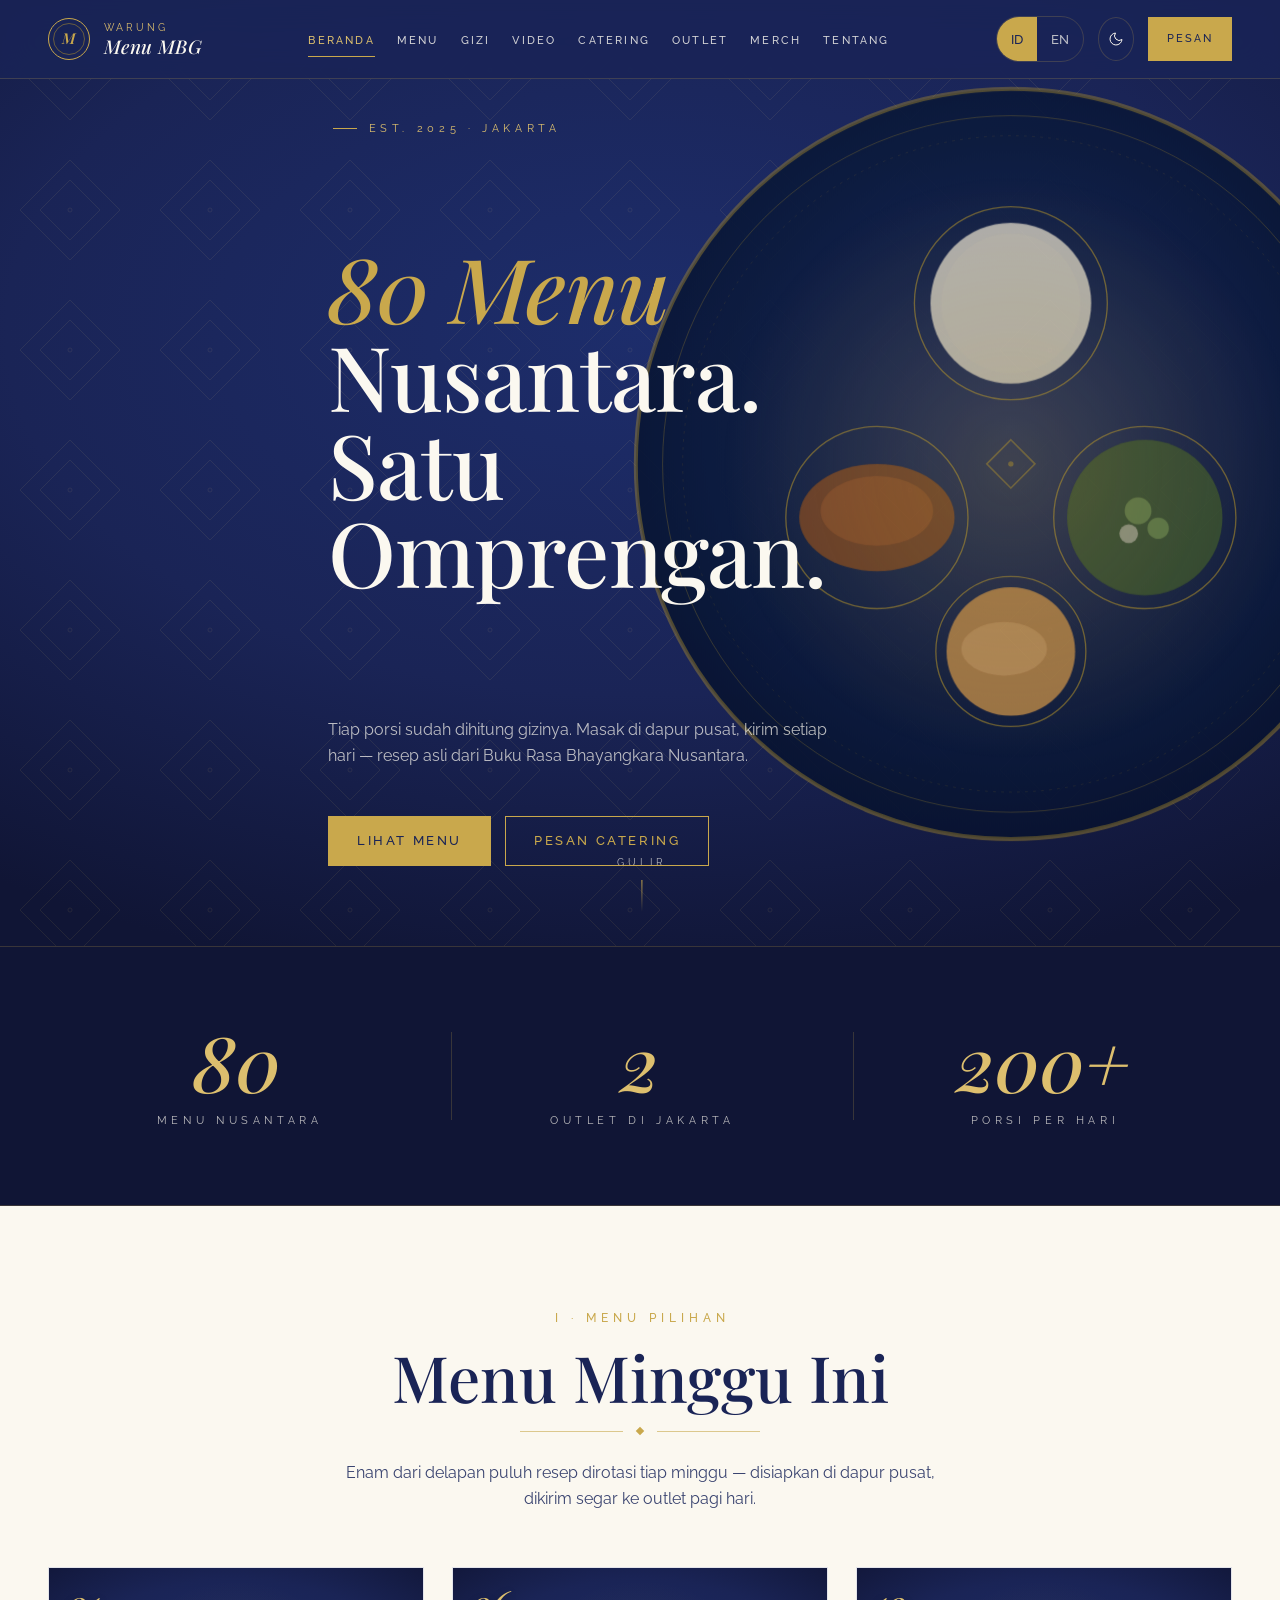
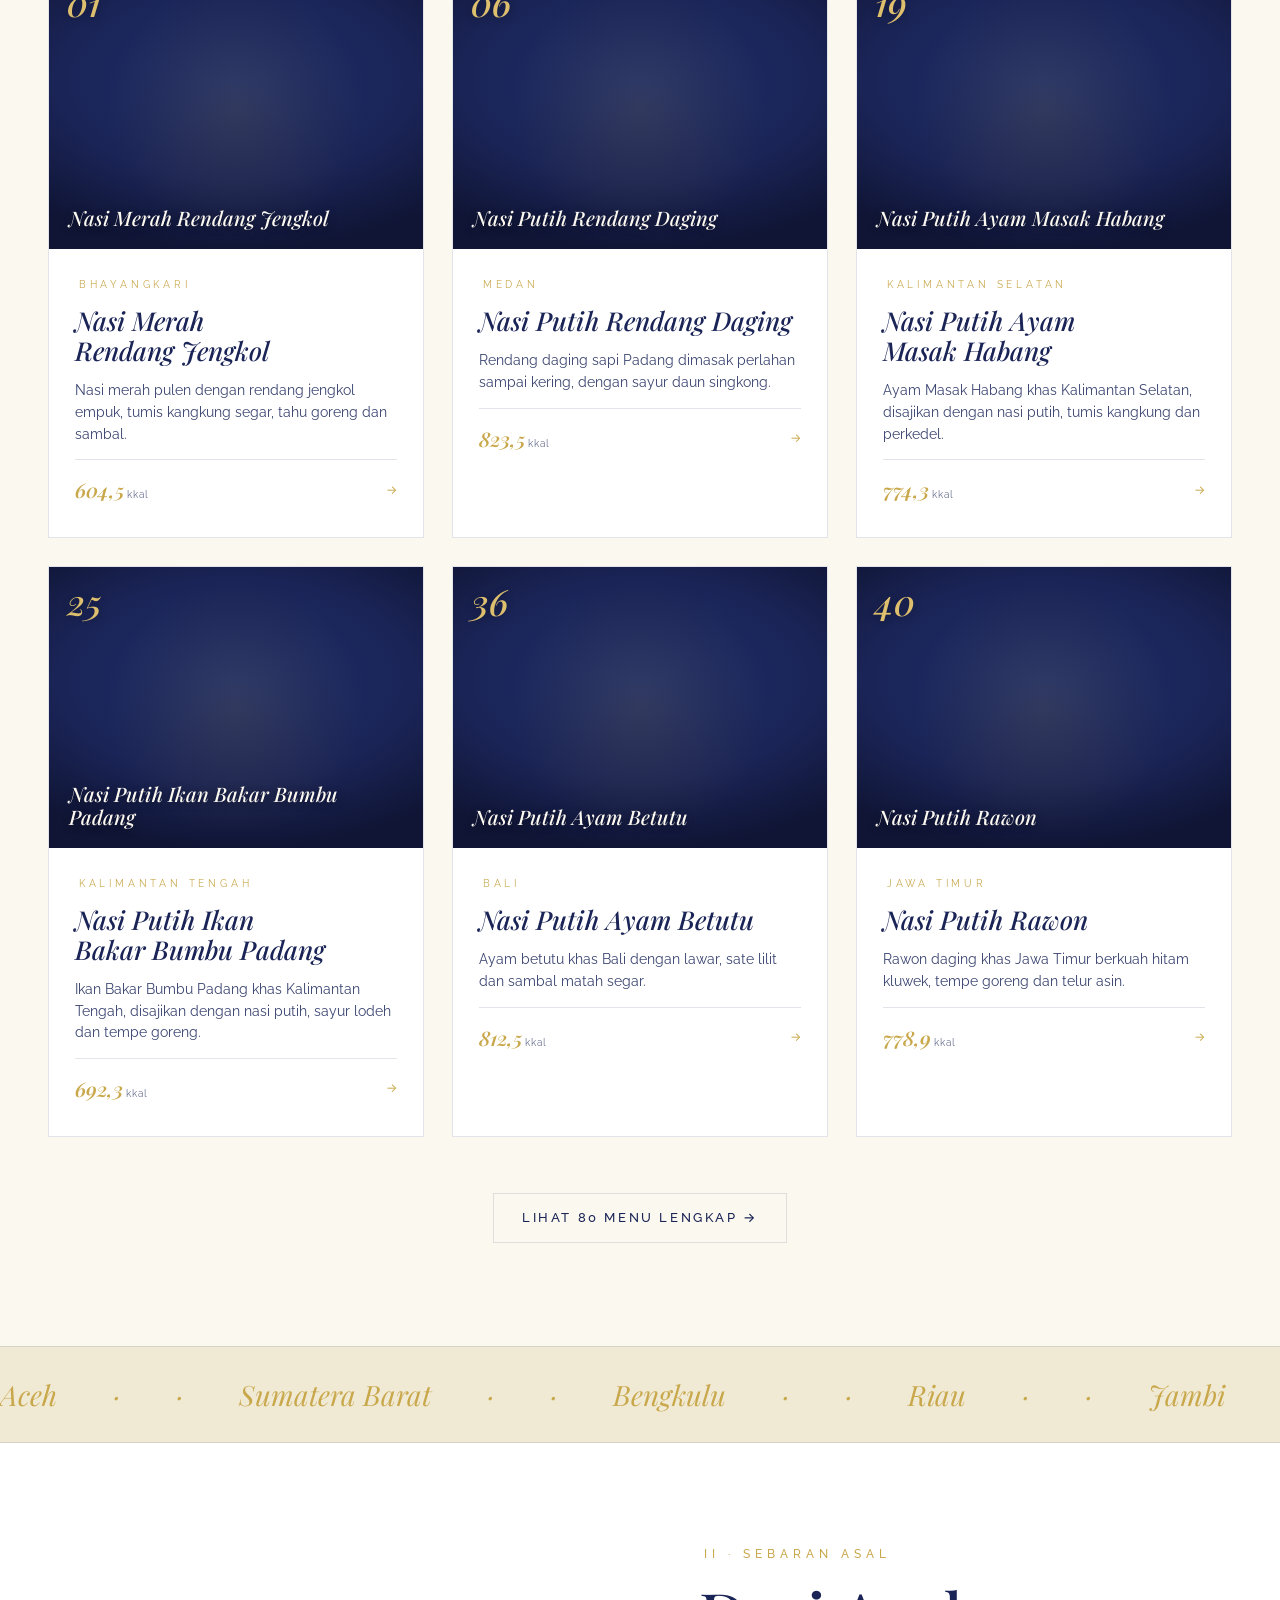
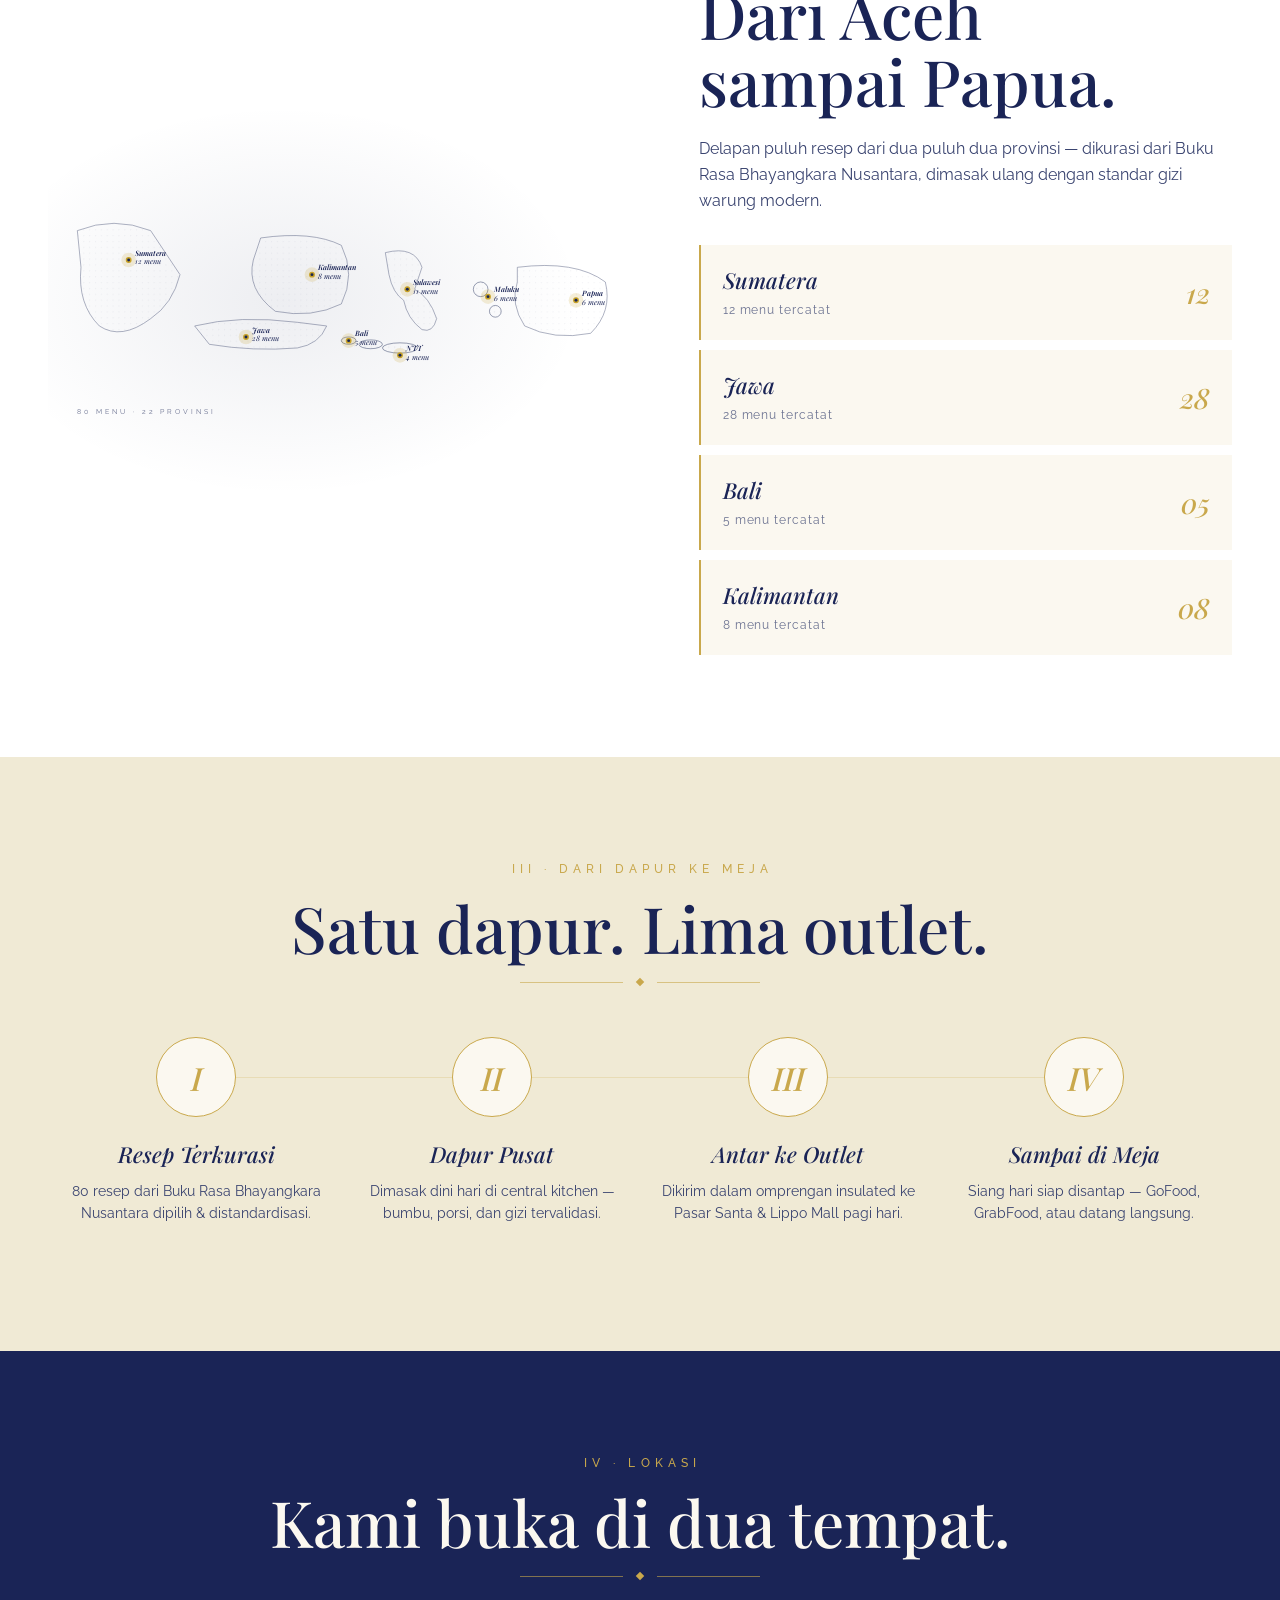
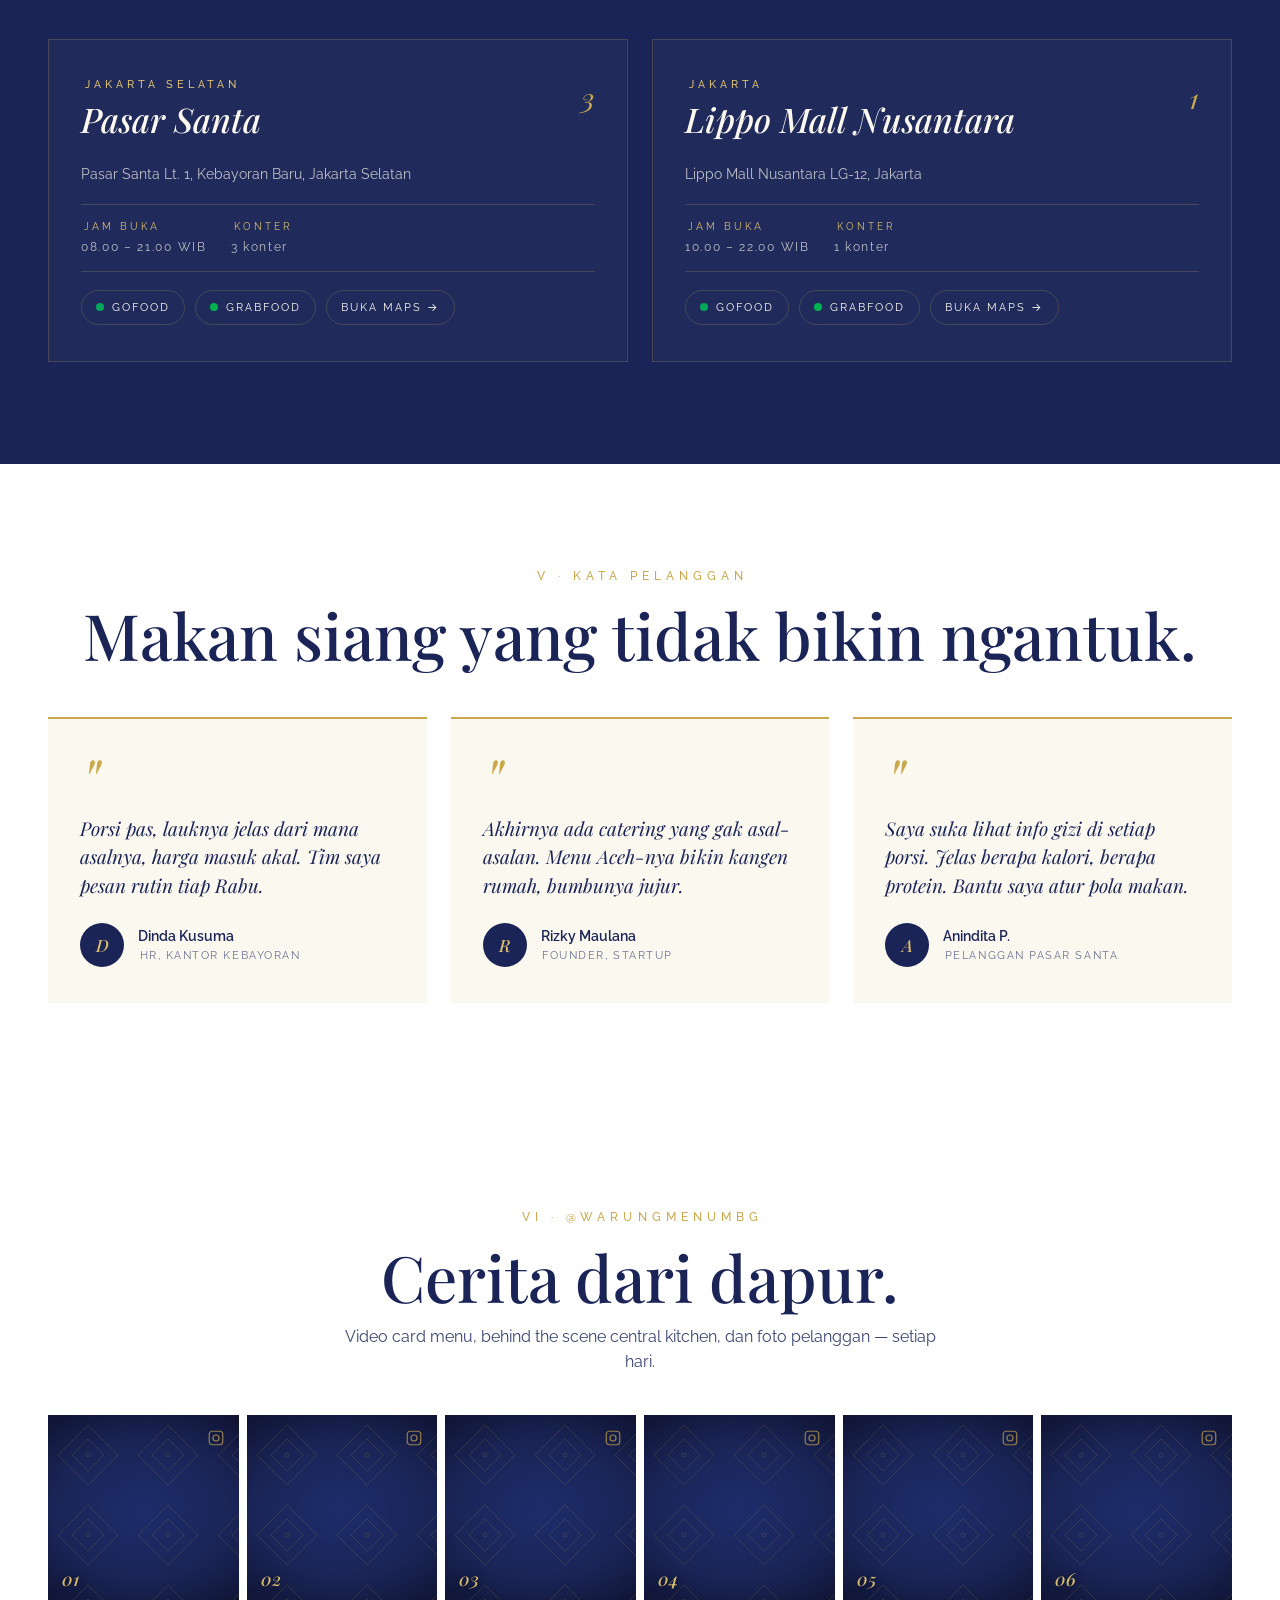
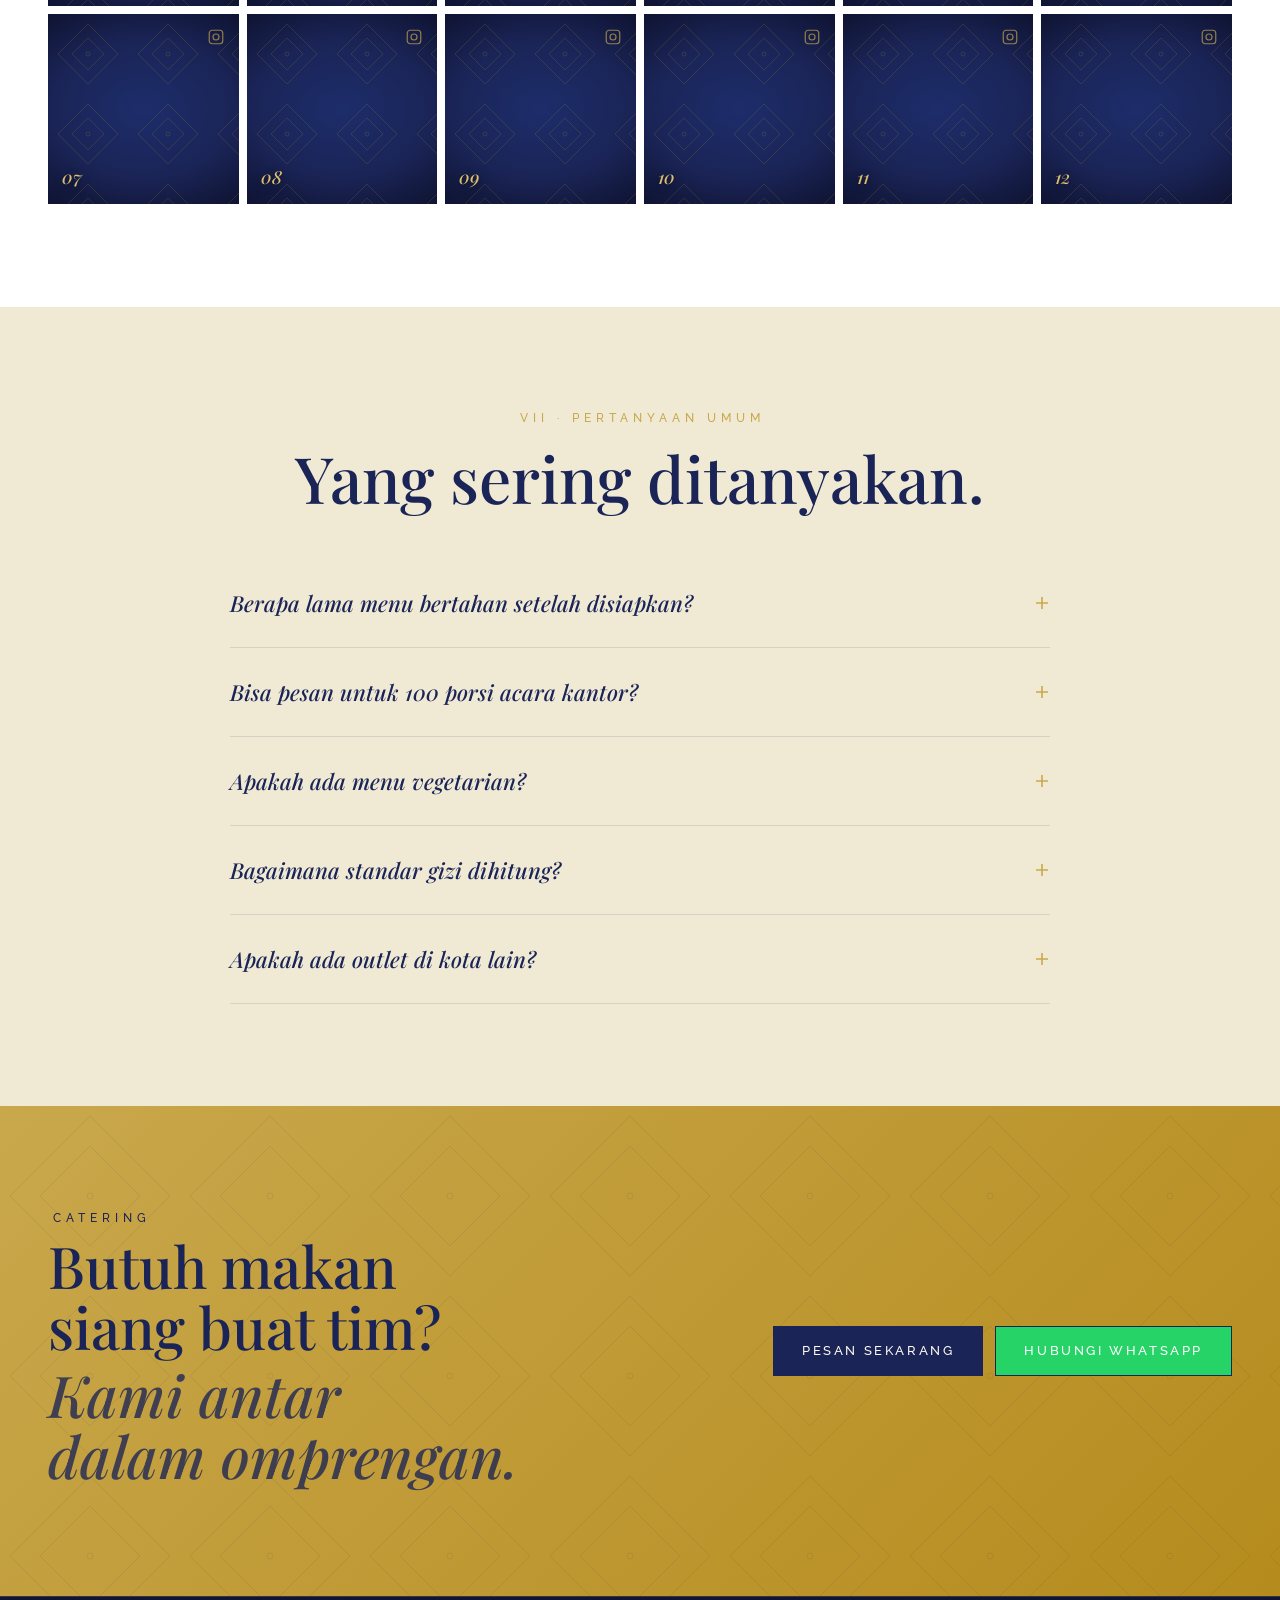
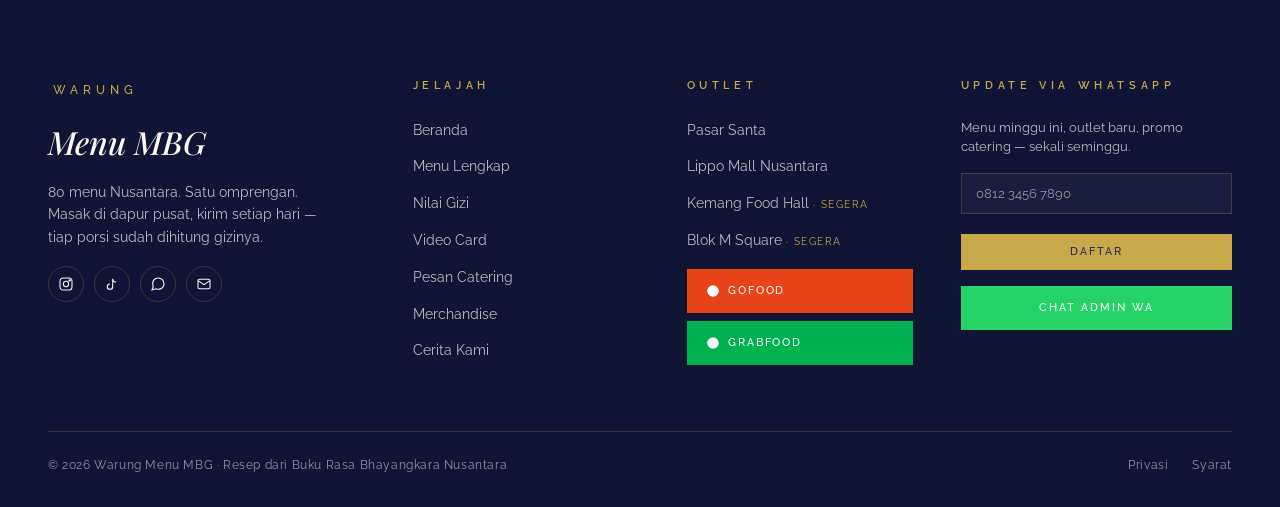
==== index.html @ ce43b8f6 "gas" ====
<!doctype html>
<html lang="id" data-theme="light">
<head>
<meta charset="utf-8" />
<meta name="viewport" content="width=device-width, initial-scale=1" />
<title>Warung Menu MBG · 80 Menu Nusantara. Satu Omprengan.</title>
<meta name="description" content="Warung Menu MBG — 80 menu Nusantara dari Buku Rasa Bhayangkara Nusantara. Dimasak di dapur pusat, kirim setiap hari dalam omprengan baja 5-sekat. Outlet di Pasar Santa & Lippo Mall Nusantara." />
<meta property="og:title" content="Warung Menu MBG · 80 Menu Nusantara. Satu Omprengan." />
<meta property="og:description" content="80 menu Nusantara dari Buku Rasa Bhayangkara Nusantara. Tiap porsi sudah dihitung gizinya — outlet di Pasar Santa & Lippo Mall Nusantara Jakarta." />
<meta property="og:url" content="https://warungmenumbg.id/" />
<meta property="og:type" content="website" />
<meta property="og:image" content="assets/og-image.jpg" />
<meta name="twitter:card" content="summary_large_image" />
<link rel="manifest" href="manifest.json" />
<link rel="preconnect" href="https://fonts.googleapis.com">
<link rel="preconnect" href="https://fonts.gstatic.com" crossorigin>
<link href="https://fonts.googleapis.com/css2?family=Playfair+Display:ital,wght@0,400;0,600;0,700;1,400&family=Cormorant+Garamond:ital,wght@0,400;0,500;0,600;1,400;1,500;1,600&family=Raleway:wght@300;400;500;600;700&family=Inter:wght@400;500;600&display=swap" rel="stylesheet">
<link rel="stylesheet" href="assets/shared.css" />
<style>
/* ── Hero ───────────────────────────────────────────────────────── */
.hero {
  position: relative;
  min-height: 100vh;
  background:
    radial-gradient(ellipse 90% 70% at 50% 35%, var(--navy-mid) 0%, var(--navy) 55%, var(--navy-deep) 100%);
  color: var(--cream);
  display: flex; align-items: center;
  overflow: hidden;
  padding: 120px 0 80px;
}
.hero__bg {
  position: absolute; inset: 0;
  opacity: 0.28;
  background-image: url("data:image/svg+xml;utf8,<svg xmlns='http://www.w3.org/2000/svg' width='140' height='140' viewBox='0 0 140 140'><g fill='none' stroke='%23C8A227' stroke-width='0.6' opacity='0.6'><path d='M70 20 L120 70 L70 120 L20 70 Z'/><path d='M70 40 L100 70 L70 100 L40 70 Z'/><circle cx='70' cy='70' r='2'/></g></svg>");
  background-size: 140px 140px;
  mix-blend-mode: screen;
}
.hero__tray {
  position: absolute;
  right: -10%;
  top: 50%;
  transform: translateY(-50%);
  width: 62%;
  max-width: 820px;
  aspect-ratio: 1/1;
  opacity: 0.9;
  transition: transform 0.3s ease-out;
}
.hero__tray::before {
  content: '';
  position: absolute; inset: 0;
  border-radius: 50%;
  background:
    radial-gradient(ellipse 60% 60% at 50% 50%, rgba(200, 162, 39, 0.25) 0%, transparent 60%);
}
.hero__tray svg { width: 100%; height: 100%; overflow: visible; }

.hero__inner {
  position: relative; z-index: 2;
  display: grid; gap: 32px;
  max-width: 720px;
}
.hero__num {
  display: inline-flex; align-items: center; gap: 12px;
  color: var(--gold-light);
  font-size: 11px; letter-spacing: 0.42em; text-transform: uppercase;
  padding-left: 0.42em;
}
.hero__num::before {
  content: ''; width: 24px; height: 1px; background: var(--gold);
}
.hero__h1 {
  font-family: var(--font-serif);
  font-weight: 500;
  font-size: clamp(48px, 7vw, 104px);
  line-height: 0.98;
  color: var(--cream);
  letter-spacing: -0.01em;
  text-wrap: balance;
}
.hero__h1 em { color: var(--gold); font-style: italic; font-weight: 500; }
.hero__lede {
  font-size: clamp(16px, 1.25vw, 19px);
  color: var(--cream-soft);
  max-width: 52ch;
  line-height: 1.6;
}
.hero__cta { display: flex; gap: 14px; flex-wrap: wrap; }
.hero__scroll {
  position: absolute;
  bottom: 34px; left: 50%; transform: translateX(-50%);
  color: var(--cream-soft);
  font-size: 10px; letter-spacing: 0.42em; text-transform: uppercase;
  display: flex; flex-direction: column; align-items: center; gap: 10px;
  padding-left: 0.42em;
}
.hero__scroll::after {
  content: ''; width: 1px; height: 32px;
  background: linear-gradient(to bottom, var(--gold), transparent);
  animation: scrollPulse 2.4s ease-in-out infinite;
}
@keyframes scrollPulse {
  0%, 100% { opacity: 0.4; transform: scaleY(0.6); }
  50% { opacity: 1; transform: scaleY(1); }
}

/* ── Strip numbers ───────────────────────────────────────────────── */
.numstrip {
  background: var(--navy-deep);
  color: var(--cream);
  padding: 56px 0;
  border-top: 1px solid var(--gold-hair);
  border-bottom: 1px solid var(--gold-hair);
}
.numstrip__grid {
  display: grid; grid-template-columns: repeat(3, 1fr);
  gap: 24px;
  align-items: center;
}
.numstrip__cell {
  text-align: center;
  padding: 20px 0;
  position: relative;
}
.numstrip__cell + .numstrip__cell::before {
  content: '';
  position: absolute;
  left: 0; top: 20%; bottom: 20%;
  width: 1px;
  background: var(--gold-hair);
}
.numstrip__n {
  font-family: var(--font-serif); font-style: italic;
  font-size: clamp(54px, 6vw, 88px); font-weight: 500;
  color: var(--gold-light); line-height: 1;
  font-variant-numeric: tabular-nums;
}
.numstrip__l {
  font-size: 11px; letter-spacing: 0.42em; text-transform: uppercase;
  color: var(--cream-soft); margin-top: 12px;
  padding-left: 0.42em;
}
@media (max-width: 640px) {
  .numstrip__grid { grid-template-columns: 1fr; }
  .numstrip__cell + .numstrip__cell::before { display: none; }
}

/* ── Featured menu ───────────────────────────────────────────────── */
.feat__head { text-align: center; margin-bottom: 56px; }
.feat__grid {
  display: grid; grid-template-columns: repeat(3, 1fr); gap: 28px;
}
@media (max-width: 900px) { .feat__grid { grid-template-columns: 1fr 1fr; } }
@media (max-width: 540px) { .feat__grid { grid-template-columns: 1fr; } }

.mcard {
  background: var(--surface);
  border: 1px solid var(--rule);
  display: flex; flex-direction: column;
  cursor: pointer;
  transition: transform 0.35s ease, border-color 0.35s ease, box-shadow 0.35s ease;
  position: relative;
}
.mcard:hover {
  transform: translateY(-4px);
  border-color: var(--gold);
  box-shadow: 0 24px 48px -24px rgba(27, 39, 83, 0.35);
}
.mcard__body { padding: 28px 26px 32px; display: grid; gap: 14px; }
.mcard__origin {
  font-size: 10px; letter-spacing: 0.38em; text-transform: uppercase;
  color: var(--gold); padding-left: 0.38em;
}
.mcard__name {
  font-family: var(--font-serif); font-style: italic;
  font-size: 26px; font-weight: 500; line-height: 1.15;
  color: var(--ink); text-wrap: balance;
}
.mcard__desc { font-size: 14px; color: var(--ink-soft); line-height: 1.55; }
.mcard__foot {
  display: flex; align-items: center; justify-content: space-between;
  padding-top: 14px; border-top: 1px solid var(--rule);
  font-size: 12px;
}
.mcard__kcal { color: var(--gold); font-family: var(--font-serif); font-style: italic; font-size: 20px; font-weight: 600; }
.mcard__arrow {
  color: var(--gold);
  transition: transform 0.3s ease;
}
.mcard:hover .mcard__arrow { transform: translateX(4px); }

/* ── Marquee ─────────────────────────────────────────────────────── */
.marquee {
  background: var(--bg-alt);
  border-top: 1px solid var(--rule);
  border-bottom: 1px solid var(--rule);
  padding: 26px 0;
  overflow: hidden;
}
.marquee__track {
  display: flex; gap: 56px;
  animation: marqueeScroll 45s linear infinite;
  width: max-content;
}
.marquee__track span {
  font-family: var(--font-serif); font-style: italic;
  font-size: 28px;
  color: var(--gold);
  white-space: nowrap;
}
.marquee__track span::after {
  content: '·'; margin-left: 56px; color: var(--gold);
}
@keyframes marqueeScroll {
  from { transform: translateX(0); }
  to { transform: translateX(-50%); }
}

/* ── Map section ─────────────────────────────────────────────────── */
.mapsec { background: var(--surface); }
.mapsec__grid {
  display: grid; grid-template-columns: 1.1fr 1fr; gap: 64px;
  align-items: center;
}
@media (max-width: 900px) { .mapsec__grid { grid-template-columns: 1fr; } }
.mapsec__map {
  aspect-ratio: 1.3/1;
  background: radial-gradient(ellipse at 40% 50%, rgba(27, 39, 83, 0.08), transparent 60%);
  position: relative;
}
.mapsec__map svg { width: 100%; height: 100%; }
.mapsec__dots text {
  font-family: var(--font-serif); font-style: italic;
  font-size: 10px; fill: var(--navy);
}
.mapsec__pin { cursor: pointer; }
.mapsec__pin circle { transition: all 0.3s ease; }
.mapsec__pin:hover circle.outer { r: 16; opacity: 0.4; }

.mapsec__list { display: grid; gap: 10px; }
.mapsec__row {
  padding: 18px 22px;
  border-left: 2px solid var(--gold);
  background: var(--bg);
  display: grid; grid-template-columns: 1fr auto; gap: 12px 18px;
  align-items: center;
}
.mapsec__row strong {
  font-family: var(--font-serif); font-style: italic;
  font-size: 22px; font-weight: 500; color: var(--ink);
}
.mapsec__row small { color: var(--ink-mute); font-size: 12px; letter-spacing: 0.08em; }
.mapsec__row .count { color: var(--gold); font-family: var(--font-serif); font-style: italic; font-size: 28px; font-weight: 500; }

/* ── Outlets ─────────────────────────────────────────────────────── */
.outlets {
  background: var(--navy);
  color: var(--cream);
  position: relative;
}
.outlets__grid {
  display: grid; grid-template-columns: repeat(2, 1fr); gap: 24px;
}
@media (max-width: 700px) { .outlets__grid { grid-template-columns: 1fr; } }
.outletcard {
  background: rgba(255,255,255,0.03);
  border: 1px solid var(--gold-hair);
  padding: 36px 32px;
  display: grid; gap: 18px;
  transition: border-color 0.25s;
}
.outletcard:hover { border-color: var(--gold); }
.outletcard__hdr { display: flex; justify-content: space-between; align-items: start; }
.outletcard h3 {
  font-family: var(--font-serif); font-style: italic;
  font-size: 34px; font-weight: 500; margin: 0;
  color: var(--cream);
}
.outletcard__addr { color: var(--cream-soft); font-size: 14px; line-height: 1.55; }
.outletcard__meta {
  display: flex; gap: 24px; padding: 14px 0;
  border-top: 1px solid var(--gold-hair);
  border-bottom: 1px solid var(--gold-hair);
  font-size: 12px; letter-spacing: 0.14em;
  color: var(--cream-soft);
}
.outletcard__meta div span { display: block; color: var(--gold-light); margin-bottom: 4px; font-size: 10px; letter-spacing: 0.3em; text-transform: uppercase; padding-left: 0.3em; }
.outletcard__cta { display: flex; gap: 10px; flex-wrap: wrap; }
.delivery-chip {
  display: inline-flex; align-items: center; gap: 8px;
  padding: 8px 14px;
  border: 1px solid var(--gold-hair);
  border-radius: 999px;
  font-size: 11px; letter-spacing: 0.18em; text-transform: uppercase;
  color: var(--cream); transition: all 0.2s;
}
.delivery-chip:hover { border-color: var(--gold); color: var(--gold-light); }
.delivery-chip__dot { width: 8px; height: 8px; border-radius: 50%; background: #00A859; }
.delivery-chip--grab .delivery-chip__dot { background: #00B14F; }

/* ── Process timeline ────────────────────────────────────────────── */
.process { background: var(--bg-alt); }
.process__steps {
  display: grid; grid-template-columns: repeat(4, 1fr); gap: 0;
  position: relative;
  margin-top: 48px;
}
.process__steps::before {
  content: '';
  position: absolute;
  top: 40px;
  left: 12%; right: 12%; height: 1px;
  background: var(--gold-hair);
}
@media (max-width: 900px) { .process__steps { grid-template-columns: 1fr 1fr; }
  .process__steps::before { display: none; }
}
@media (max-width: 500px) { .process__steps { grid-template-columns: 1fr; } }
.pstep {
  text-align: center;
  padding: 0 16px 24px;
  position: relative;
}
.pstep__num {
  width: 80px; height: 80px;
  margin: 0 auto 20px;
  border: 1px solid var(--gold);
  background: var(--bg);
  border-radius: 50%;
  display: grid; place-items: center;
  font-family: var(--font-serif); font-style: italic;
  font-size: 32px; color: var(--gold); font-weight: 500;
  position: relative;
  z-index: 1;
}
.pstep h4 {
  font-family: var(--font-serif); font-size: 22px; font-style: italic;
  font-weight: 500; margin: 0 0 10px; color: var(--ink);
}
.pstep p { color: var(--ink-soft); font-size: 14px; line-height: 1.55; margin: 0; }

/* ── Testimony ───────────────────────────────────────────────────── */
.testi { background: var(--surface); }
.testi__grid {
  display: grid; grid-template-columns: repeat(3, 1fr); gap: 24px;
  margin-top: 48px;
}
@media (max-width: 900px) { .testi__grid { grid-template-columns: 1fr; } }
.tcard {
  padding: 36px 32px;
  background: var(--bg);
  border-top: 2px solid var(--gold);
  position: relative;
}
.tcard__mark {
  font-family: var(--font-serif); font-style: italic;
  font-size: 64px; color: var(--gold); line-height: 0.8;
  margin-bottom: 8px;
}
.tcard__text {
  font-family: var(--font-serif); font-style: italic;
  font-size: 19px; line-height: 1.5; color: var(--ink);
  margin: 0 0 24px;
}
.tcard__who { display: flex; align-items: center; gap: 14px; }
.tcard__avatar {
  width: 44px; height: 44px; border-radius: 50%;
  background: var(--navy); color: var(--gold-light);
  display: grid; place-items: center;
  font-family: var(--font-serif); font-style: italic; font-weight: 500;
  font-size: 17px;
}
.tcard__name { display: flex; flex-direction: column; line-height: 1.2; }
.tcard__name strong { font-weight: 600; color: var(--ink); font-size: 14px; }
.tcard__name small { color: var(--ink-mute); font-size: 11px; letter-spacing: 0.14em; text-transform: uppercase; padding-left: 0.14em; margin-top: 4px; }

/* ── FAQ ─────────────────────────────────────────────────────────── */
.faq { background: var(--bg-alt); }
.faq__wrap { max-width: 820px; margin: 48px auto 0; }
.faq__item {
  border-bottom: 1px solid var(--rule);
  padding: 22px 0;
}
.faq__q {
  display: flex; justify-content: space-between; align-items: center;
  width: 100%;
  font-family: var(--font-serif); font-style: italic; font-size: 22px;
  color: var(--ink); font-weight: 500;
  padding: 0; text-align: left;
  transition: color 0.2s;
}
.faq__q:hover { color: var(--gold); }
.faq__q svg { transition: transform 0.3s; flex-shrink: 0; color: var(--gold); }
.faq__item.is-open .faq__q svg { transform: rotate(45deg); }
.faq__a {
  max-height: 0;
  overflow: hidden;
  transition: max-height 0.45s ease, padding 0.3s ease;
  color: var(--ink-soft);
  line-height: 1.6;
  font-size: 15px;
}
.faq__item.is-open .faq__a { max-height: 300px; padding-top: 16px; }

/* ── Instagram gallery ───────────────────────────────────────────── */
.ig { background: var(--surface); }
.ig__grid {
  display: grid; grid-template-columns: repeat(6, 1fr); gap: 8px;
  margin-top: 40px;
}
@media (max-width: 900px) { .ig__grid { grid-template-columns: repeat(3, 1fr); } }
.ig__cell {
  aspect-ratio: 1/1;
  background:
    radial-gradient(ellipse 80% 60% at 50% 50%, var(--navy-mid) 0%, var(--navy) 60%, var(--navy-deep) 100%);
  position: relative;
  overflow: hidden;
  cursor: pointer;
  transition: transform 0.3s;
}
.ig__cell:hover { transform: scale(1.03); }
.ig__cell::after {
  content: '';
  position: absolute; inset: 0;
  background-image: url("data:image/svg+xml;utf8,<svg xmlns='http://www.w3.org/2000/svg' width='80' height='80' viewBox='0 0 80 80'><g fill='none' stroke='%23C8A227' stroke-width='0.5' opacity='0.45'><path d='M40 10 L70 40 L40 70 L10 40 Z'/><path d='M40 24 L56 40 L40 56 L24 40 Z'/><circle cx='40' cy='40' r='2'/></g></svg>");
  background-size: 80px 80px;
  opacity: 0.7;
}
.ig__cell span {
  position: absolute; bottom: 12px; left: 14px;
  font-family: var(--font-serif); font-style: italic;
  color: var(--gold-light); font-size: 18px; font-weight: 500;
  z-index: 1;
  text-shadow: 0 2px 8px rgba(0,0,0,0.5);
}
.ig__cell svg.ig-icon { position: absolute; top: 14px; right: 14px; color: var(--gold); opacity: 0.7; z-index: 1; }

/* ── CTA catering ────────────────────────────────────────────────── */
.ctabig {
  padding: var(--section-py) 0;
  background:
    linear-gradient(135deg, var(--gold) 0%, #b58b1d 100%);
  color: var(--navy);
  position: relative;
  overflow: hidden;
}
.ctabig::before {
  content: '';
  position: absolute; inset: 0;
  background-image: url("data:image/svg+xml;utf8,<svg xmlns='http://www.w3.org/2000/svg' width='180' height='180' viewBox='0 0 180 180'><g fill='none' stroke='%231B2753' stroke-width='0.5' opacity='0.3'><path d='M90 10 L170 90 L90 170 L10 90 Z'/><path d='M90 40 L140 90 L90 140 L40 90 Z'/><circle cx='90' cy='90' r='3'/></g></svg>");
  background-size: 180px 180px;
  opacity: 0.6;
}
.ctabig__inner {
  display: grid; grid-template-columns: 1.6fr auto; gap: 40px;
  align-items: center;
  position: relative; z-index: 1;
}
@media (max-width: 800px) { .ctabig__inner { grid-template-columns: 1fr; text-align: center; } }
.ctabig h2 {
  font-family: var(--font-serif); font-weight: 500;
  font-size: clamp(34px, 4.5vw, 64px); line-height: 1.05;
  margin: 8px 0; color: var(--navy);
  text-wrap: balance;
}
.ctabig h2 em { font-style: italic; }
.ctabig__cta { display: flex; gap: 12px; flex-wrap: wrap; }

</style>
</head>
<body data-screen-label="Home">

<div id="nav-slot"></div>

<!-- ══════════════ HERO ══════════════ -->
<section class="hero" data-screen-label="Hero">
  <div class="hero__bg"></div>
  <div class="hero__tray" id="heroTray">
    <svg viewBox="0 0 600 600" aria-hidden="true">
      <!-- Outer tray rim -->
      <defs>
        <radialGradient id="trayG" cx="50%" cy="45%" r="55%">
          <stop offset="0%" stop-color="#1a2960" />
          <stop offset="70%" stop-color="#0d1b3d" />
          <stop offset="100%" stop-color="#081430" />
        </radialGradient>
        <radialGradient id="rimG">
          <stop offset="0%" stop-color="#e0bf55" stop-opacity="0.9"/>
          <stop offset="100%" stop-color="#C8A227" stop-opacity="0.4"/>
        </radialGradient>
      </defs>
      <circle cx="300" cy="300" r="280" fill="url(#trayG)" stroke="url(#rimG)" stroke-width="3"/>
      <circle cx="300" cy="300" r="260" fill="none" stroke="#C8A227" stroke-width="0.5" opacity="0.4"/>
      <circle cx="300" cy="300" r="245" fill="none" stroke="#C8A227" stroke-width="0.3" opacity="0.3" stroke-dasharray="2 4"/>
      <!-- Compartments of omprengan -->
      <g stroke="#C8A227" stroke-width="1" fill="none" opacity="0.55">
        <circle cx="300" cy="180" r="72"/>
        <circle cx="200" cy="340" r="68"/>
        <circle cx="400" cy="340" r="68"/>
        <circle cx="300" cy="440" r="56"/>
      </g>
      <!-- Food hints -->
      <g opacity="0.85">
        <!-- rice mound -->
        <circle cx="300" cy="180" r="60" fill="#f4ecd8" opacity="0.92"/>
        <circle cx="300" cy="180" r="52" fill="#eae3cd" opacity="0.6"/>
        <!-- chicken rendang -->
        <ellipse cx="200" cy="340" rx="58" ry="40" fill="#8b4a1d" opacity="0.92"/>
        <ellipse cx="200" cy="335" rx="42" ry="26" fill="#a85a24" opacity="0.75"/>
        <!-- sayur -->
        <circle cx="400" cy="340" r="58" fill="#3d5b2b" opacity="0.9"/>
        <circle cx="395" cy="335" r="10" fill="#6b8e4a"/>
        <circle cx="410" cy="348" r="8" fill="#6b8e4a"/>
        <circle cx="388" cy="352" r="7" fill="#f4ecd8" opacity="0.6"/>
        <!-- fruit -->
        <circle cx="300" cy="440" r="48" fill="#d89a4a" opacity="0.92"/>
        <ellipse cx="295" cy="438" rx="32" ry="20" fill="#e8b068" opacity="0.7"/>
      </g>
      <!-- Diamond center mark -->
      <g transform="translate(300 300)" opacity="0.45">
        <path d="M 0 -18 L 18 0 L 0 18 L -18 0 Z" fill="none" stroke="#C8A227" stroke-width="1.2"/>
        <circle r="2" fill="#C8A227"/>
      </g>
    </svg>
  </div>

  <div class="container hero__inner">
    <div class="hero__num reveal">Est. 2025 · Jakarta</div>
    <h1 class="hero__h1 reveal" data-id-h1="true">
      <em>80 Menu</em> Nusantara.<br/>Satu Omprengan.
    </h1>
    <p class="hero__lede reveal" data-id="Tiap porsi sudah dihitung gizinya. Masak di dapur pusat, kirim setiap hari — resep asli dari Buku Rasa Bhayangkara Nusantara." data-en="Every portion nutritionally balanced. Cooked in our central kitchen, delivered daily — authentic recipes from Buku Rasa Bhayangkara Nusantara.">
      Tiap porsi sudah dihitung gizinya. Masak di dapur pusat, kirim setiap hari — resep asli dari Buku Rasa Bhayangkara Nusantara.
    </p>
    <div class="hero__cta reveal">
      <a href="menu.html" class="btn btn--gold" data-id="Lihat Menu" data-en="Browse Menu">Lihat Menu</a>
      <a href="catering.html" class="btn btn--outline" data-id="Pesan Catering" data-en="Order Catering">Pesan Catering</a>
    </div>
  </div>

  <div class="hero__scroll" data-id="Gulir" data-en="Scroll">Gulir</div>
</section>

<!-- ══════════════ NUMBER STRIP ══════════════ -->
<section class="numstrip" data-screen-label="Numbers">
  <div class="container">
    <div class="numstrip__grid">
      <div class="numstrip__cell"><div class="numstrip__n">80</div><div class="numstrip__l" data-id="Menu Nusantara" data-en="Nusantara Menus">Menu Nusantara</div></div>
      <div class="numstrip__cell"><div class="numstrip__n">2</div><div class="numstrip__l" data-id="Outlet di Jakarta" data-en="Jakarta Outlets">Outlet di Jakarta</div></div>
      <div class="numstrip__cell"><div class="numstrip__n">200+</div><div class="numstrip__l" data-id="Porsi per Hari" data-en="Portions Per Day">Porsi per Hari</div></div>
    </div>
  </div>
</section>

<!-- ══════════════ FEATURED MENU ══════════════ -->
<section class="section" data-screen-label="Featured">
  <div class="container">
    <div class="feat__head reveal">
      <div class="eyebrow" data-id="I · Menu Pilihan" data-en="I · Featured Menu">I · Menu Pilihan</div>
      <h2 class="h-xl" style="margin:16px 0 14px" data-id="Menu Minggu Ini" data-en="This Week's Menu">Menu Minggu Ini</h2>
      <div class="gold-divider gold-divider--center"><span class="dot"></span></div>
      <p class="lede" style="margin: 22px auto 0" data-id="Enam dari delapan puluh resep dirotasi tiap minggu — disiapkan di dapur pusat, dikirim segar ke outlet pagi hari." data-en="Six of eighty recipes rotate weekly — prepared in our central kitchen, delivered fresh to outlets each morning.">
        Enam dari delapan puluh resep dirotasi tiap minggu — disiapkan di dapur pusat, dikirim segar ke outlet pagi hari.
      </p>
    </div>

    <div class="feat__grid" id="featGrid"></div>

    <div style="text-align:center; margin-top: 56px" class="reveal">
      <a href="menu.html" class="btn btn--ghost" data-id="Lihat 80 Menu Lengkap →" data-en="Browse All 80 Menus →">Lihat 80 Menu Lengkap →</a>
    </div>
  </div>
</section>

<!-- ══════════════ MARQUEE REGIONS ══════════════ -->
<div class="marquee" aria-hidden="true">
  <div class="marquee__track" id="marqueeTrack"></div>
</div>

<!-- ══════════════ MAP ══════════════ -->
<section class="section mapsec" data-screen-label="Map">
  <div class="container">
    <div class="mapsec__grid">
      <div class="mapsec__map reveal">
        <svg viewBox="0 0 800 360" xmlns="http://www.w3.org/2000/svg">
          <!-- Stylized Indonesia archipelago (schematic) -->
          <defs>
            <pattern id="dots" x="0" y="0" width="8" height="8" patternUnits="userSpaceOnUse">
              <circle cx="1" cy="1" r="0.6" fill="#1B2753" opacity="0.25"/>
            </pattern>
          </defs>
          <!-- Sumatera -->
          <path d="M40 90 Q 90 70 140 90 L 180 150 Q 170 190 140 210 Q 100 240 70 220 Q 40 190 45 140 Z" fill="url(#dots)" stroke="#1B2753" stroke-width="0.8" opacity="0.6"/>
          <!-- Java -->
          <path d="M200 220 Q 260 205 340 215 L 380 220 Q 370 245 340 250 Q 280 255 220 245 Z" fill="url(#dots)" stroke="#1B2753" stroke-width="0.8" opacity="0.6"/>
          <!-- Bali-NTT -->
          <ellipse cx="410" cy="240" rx="10" ry="5" fill="url(#dots)" stroke="#1B2753" stroke-width="0.6"/>
          <ellipse cx="440" cy="245" rx="16" ry="6" fill="url(#dots)" stroke="#1B2753" stroke-width="0.6"/>
          <ellipse cx="480" cy="250" rx="24" ry="7" fill="url(#dots)" stroke="#1B2753" stroke-width="0.6"/>
          <!-- Kalimantan -->
          <path d="M290 100 Q 360 90 400 110 Q 420 150 400 190 Q 360 210 310 200 Q 270 170 280 130 Z" fill="url(#dots)" stroke="#1B2753" stroke-width="0.8" opacity="0.6"/>
          <!-- Sulawesi -->
          <path d="M460 120 Q 500 110 510 140 L 500 170 Q 520 180 530 210 Q 525 230 510 225 Q 490 210 485 185 Q 470 175 465 150 Z" fill="url(#dots)" stroke="#1B2753" stroke-width="0.8" opacity="0.6"/>
          <!-- Maluku -->
          <circle cx="590" cy="170" r="10" fill="url(#dots)" stroke="#1B2753" stroke-width="0.6"/>
          <circle cx="610" cy="200" r="8" fill="url(#dots)" stroke="#1B2753" stroke-width="0.6"/>
          <!-- Papua -->
          <path d="M640 140 Q 720 130 760 160 Q 770 200 740 230 Q 690 240 650 220 Q 630 190 640 160 Z" fill="url(#dots)" stroke="#1B2753" stroke-width="0.8" opacity="0.6"/>

          <!-- Pins for region origins -->
          <g class="mapsec__dots" id="mapDots"></g>

          <!-- Legend -->
          <text x="40" y="340" font-family="Raleway" font-size="10" fill="#6a7190" letter-spacing="4">80 MENU · 22 PROVINSI</text>
        </svg>
      </div>
      <div class="reveal">
        <div class="eyebrow" data-id="II · Sebaran Asal" data-en="II · Origin Spread">II · Sebaran Asal</div>
        <h2 class="h-xl" style="margin: 16px 0 22px" data-id="Dari Aceh sampai Papua." data-en="From Aceh to Papua.">Dari Aceh sampai Papua.</h2>
        <p class="lede" style="margin-bottom: 32px" data-id="Delapan puluh resep dari dua puluh dua provinsi — dikurasi dari Buku Rasa Bhayangkara Nusantara, dimasak ulang dengan standar gizi warung modern." data-en="Eighty recipes from twenty-two provinces — curated from Buku Rasa Bhayangkara Nusantara, recooked to modern nutritional standards.">
          Delapan puluh resep dari dua puluh dua provinsi — dikurasi dari Buku Rasa Bhayangkara Nusantara, dimasak ulang dengan standar gizi warung modern.
        </p>
        <div class="mapsec__list" id="mapList"></div>
      </div>
    </div>
  </div>
</section>

<!-- ══════════════ PROCESS ══════════════ -->
<section class="section process" data-screen-label="Process">
  <div class="container">
    <div style="text-align:center;" class="reveal">
      <div class="eyebrow" data-id="III · Dari Dapur ke Meja" data-en="III · From Kitchen to Table">III · Dari Dapur ke Meja</div>
      <h2 class="h-xl" style="margin: 16px 0 14px" data-id="Satu dapur. Lima outlet." data-en="One kitchen. Five outlets.">Satu dapur. Lima outlet.</h2>
      <div class="gold-divider gold-divider--center"><span class="dot"></span></div>
    </div>

    <div class="process__steps">
      <div class="pstep reveal">
        <div class="pstep__num">I</div>
        <h4 data-id="Resep Terkurasi" data-en="Curated Recipes">Resep Terkurasi</h4>
        <p data-id="80 resep dari Buku Rasa Bhayangkara Nusantara dipilih & distandardisasi." data-en="80 recipes from Buku Rasa Bhayangkara Nusantara selected and standardized.">80 resep dari Buku Rasa Bhayangkara Nusantara dipilih & distandardisasi.</p>
      </div>
      <div class="pstep reveal">
        <div class="pstep__num">II</div>
        <h4 data-id="Dapur Pusat" data-en="Central Kitchen">Dapur Pusat</h4>
        <p data-id="Dimasak dini hari di central kitchen — bumbu, porsi, dan gizi tervalidasi." data-en="Cooked at dawn in our central kitchen — spice, portion, and nutrition validated.">Dimasak dini hari di central kitchen — bumbu, porsi, dan gizi tervalidasi.</p>
      </div>
      <div class="pstep reveal">
        <div class="pstep__num">III</div>
        <h4 data-id="Antar ke Outlet" data-en="Dispatch to Outlets">Antar ke Outlet</h4>
        <p data-id="Dikirim dalam omprengan insulated ke Pasar Santa & Lippo Mall pagi hari." data-en="Dispatched in insulated steel trays to Pasar Santa & Lippo Mall each morning.">Dikirim dalam omprengan insulated ke Pasar Santa & Lippo Mall pagi hari.</p>
      </div>
      <div class="pstep reveal">
        <div class="pstep__num">IV</div>
        <h4 data-id="Sampai di Meja" data-en="On The Table">Sampai di Meja</h4>
        <p data-id="Siang hari siap disantap — GoFood, GrabFood, atau datang langsung." data-en="Ready by noon — via GoFood, GrabFood, or dine in.">Siang hari siap disantap — GoFood, GrabFood, atau datang langsung.</p>
      </div>
    </div>
  </div>
</section>

<!-- ══════════════ OUTLETS ══════════════ -->
<section class="section outlets" data-screen-label="Outlets">
  <div class="container">
    <div style="text-align:center;margin-bottom:56px" class="reveal">
      <div class="eyebrow" data-id="IV · Lokasi" data-en="IV · Locations">IV · Lokasi</div>
      <h2 class="h-xl" style="color:var(--cream);margin: 16px 0 14px" data-id="Kami buka di dua tempat." data-en="Two places to find us.">Kami buka di dua tempat.</h2>
      <div class="gold-divider gold-divider--center" style="color:var(--gold)"><span class="dot"></span></div>
    </div>
    <div class="outlets__grid" id="outletsGrid"></div>
  </div>
</section>

<!-- ══════════════ TESTIMONY ══════════════ -->
<section class="section testi" data-screen-label="Testimony">
  <div class="container">
    <div style="text-align:center" class="reveal">
      <div class="eyebrow" data-id="V · Kata Pelanggan" data-en="V · Customer Words">V · Kata Pelanggan</div>
      <h2 class="h-xl" style="margin: 16px 0 14px" data-id="Makan siang yang tidak bikin ngantuk." data-en="Lunch that won't make you sleepy.">Makan siang yang tidak bikin ngantuk.</h2>
    </div>
    <div class="testi__grid">
      <div class="tcard reveal">
        <div class="tcard__mark">"</div>
        <p class="tcard__text" data-id="Porsi pas, lauknya jelas dari mana asalnya, harga masuk akal. Tim saya pesan rutin tiap Rabu." data-en="Right-sized portions, clear regional labels, sensible prices. My team orders every Wednesday.">Porsi pas, lauknya jelas dari mana asalnya, harga masuk akal. Tim saya pesan rutin tiap Rabu.</p>
        <div class="tcard__who">
          <div class="tcard__avatar">D</div>
          <div class="tcard__name"><strong>Dinda Kusuma</strong><small data-id="HR, Kantor Kebayoran" data-en="HR, Kebayoran Office">HR, Kantor Kebayoran</small></div>
        </div>
      </div>
      <div class="tcard reveal">
        <div class="tcard__mark">"</div>
        <p class="tcard__text" data-id="Akhirnya ada catering yang gak asal-asalan. Menu Aceh-nya bikin kangen rumah, bumbunya jujur." data-en="Finally, catering that's not cutting corners. The Acehnese menu tastes like home — honest spices.">Akhirnya ada catering yang gak asal-asalan. Menu Aceh-nya bikin kangen rumah, bumbunya jujur.</p>
        <div class="tcard__who">
          <div class="tcard__avatar">R</div>
          <div class="tcard__name"><strong>Rizky Maulana</strong><small data-id="Founder, Startup" data-en="Founder, Startup">Founder, Startup</small></div>
        </div>
      </div>
      <div class="tcard reveal">
        <div class="tcard__mark">"</div>
        <p class="tcard__text" data-id="Saya suka lihat info gizi di setiap porsi. Jelas berapa kalori, berapa protein. Bantu saya atur pola makan." data-en="Love seeing nutrition info on every portion. Calories and protein spelled out. Helps me plan meals.">Saya suka lihat info gizi di setiap porsi. Jelas berapa kalori, berapa protein. Bantu saya atur pola makan.</p>
        <div class="tcard__who">
          <div class="tcard__avatar">A</div>
          <div class="tcard__name"><strong>Anindita P.</strong><small data-id="Pelanggan Pasar Santa" data-en="Pasar Santa regular">Pelanggan Pasar Santa</small></div>
        </div>
      </div>
    </div>
  </div>
</section>

<!-- ══════════════ INSTAGRAM ══════════════ -->
<section class="section ig" data-screen-label="Instagram">
  <div class="container">
    <div style="text-align:center" class="reveal">
      <div class="eyebrow">VI · @warungmenumbg</div>
      <h2 class="h-xl" style="margin: 16px 0 14px" data-id="Cerita dari dapur." data-en="Stories from the kitchen.">Cerita dari dapur.</h2>
      <p class="lede" style="margin: 0 auto" data-id="Video card menu, behind the scene central kitchen, dan foto pelanggan — setiap hari." data-en="Menu video cards, central-kitchen behind-the-scenes, customer shots — daily.">Video card menu, behind the scene central kitchen, dan foto pelanggan — setiap hari.</p>
    </div>
    <div class="ig__grid" id="igGrid"></div>
  </div>
</section>

<!-- ══════════════ FAQ ══════════════ -->
<section class="section faq" data-screen-label="FAQ">
  <div class="container">
    <div style="text-align:center" class="reveal">
      <div class="eyebrow" data-id="VII · Pertanyaan Umum" data-en="VII · FAQ">VII · Pertanyaan Umum</div>
      <h2 class="h-xl" style="margin: 16px 0 14px" data-id="Yang sering ditanyakan." data-en="Frequently Asked.">Yang sering ditanyakan.</h2>
    </div>
    <div class="faq__wrap" id="faqWrap"></div>
  </div>
</section>

<!-- ══════════════ CTA CATERING ══════════════ -->
<section class="ctabig" data-screen-label="CTA">
  <div class="container ctabig__inner">
    <div>
      <div class="eyebrow" style="color:var(--navy)" data-id="Catering" data-en="Catering">Catering</div>
      <h2 data-id="Butuh makan siang buat tim?" data-en="Team lunch incoming?">Butuh makan siang buat tim?</h2>
      <h2 style="opacity:0.78"><em data-id="Kami antar dalam omprengan." data-en="We deliver in steel trays.">Kami antar dalam omprengan.</em></h2>
    </div>
    <div class="ctabig__cta">
      <a href="catering.html" class="btn btn--navy" data-id="Pesan Sekarang" data-en="Order Now">Pesan Sekarang</a>
      <a id="cta-wa-btn" href="https://wa.me/6281234567890?text=Halo%20Warung%20Menu%20MBG!%20Saya%20ingin%20tanya%20tentang%20layanan%20catering%20harian." class="btn btn--wa" style="border:1px solid var(--navy)" target="_blank" rel="noopener" data-id="Hubungi WhatsApp" data-en="Chat on WhatsApp">Hubungi WhatsApp</a>
    </div>
  </div>
</section>

<div id="footer-slot"></div>

<script src="assets/shared.js"></script>
<script src="assets/data.js"></script>
<script>
  window.mountLayout();

  // ── Featured / weekly menu cards (up to 6) ──
  const featGrid = document.getElementById('featGrid');
  const weekly = window.MBG_MENUS.filter(m => m.weekly || m.featured).slice(0, 6);
  const lang = window.getLang ? window.getLang() : 'id';
  weekly.forEach(m => {
    const el = document.createElement('a');
    el.href = 'menu.html#menu-' + m.no;
    el.className = 'mcard reveal';
    el.innerHTML = `
      <div class="menu-photo">
        <div class="menu-photo__ornament"></div>
        <div class="menu-photo__num">${m.no}</div>
        <div class="menu-photo__name">${m.name_id}</div>
      </div>
      <div class="mcard__body">
        <div class="mcard__origin">${(m.province||'').toUpperCase()}</div>
        <div class="mcard__name" data-id="${m.name_id}" data-en="${m.name_en}">${m.name_id}</div>
        <div class="mcard__desc" data-id="${m.desc_id}" data-en="${m.desc_en}">${m.desc_id}</div>
        <div class="mcard__foot">
          <div><span class="mcard__kcal">${m.energi}</span> <small style="color:var(--ink-mute);letter-spacing:0.1em">kkal</small></div>
          <div class="mcard__arrow">→</div>
        </div>
      </div>`;
    featGrid.appendChild(el);
  });

  // Observer for reveals after dynamic mount
  const io = new IntersectionObserver(es => es.forEach(e => e.isIntersecting && (e.target.classList.add('is-visible'), io.unobserve(e.target))), { threshold: 0.12 });
  document.querySelectorAll('.reveal:not(.is-visible)').forEach(el => io.observe(el));

  // ── Marquee regions — linked to menu.html with province filter ──
  const regions = ['Aceh','Sumatera Barat','Bengkulu','Riau','Jambi','Lampung','DKI Jakarta','Jawa Barat','Yogyakarta','Jawa Tengah','Jawa Timur','Bali','Nusa Tenggara','Kalimantan','Sulawesi Selatan','Sulawesi Utara','Gorontalo','Maluku','Papua','Banten'];
  const mt = document.getElementById('marqueeTrack');
  const seq = [...regions, ...regions];
  seq.forEach(r => {
    const a = document.createElement('a');
    a.href = 'menu.html?region=' + encodeURIComponent(r);
    a.style.cssText = 'font-family:var(--font-serif);font-style:italic;font-size:28px;color:var(--gold);white-space:nowrap;text-decoration:none;transition:opacity .2s';
    a.textContent = r;
    a.addEventListener('mouseenter', () => a.style.opacity = '0.6');
    a.addEventListener('mouseleave', () => a.style.opacity = '1');
    mt.appendChild(a);
    const sep = document.createElement('span');
    sep.textContent = '·';
    sep.style.cssText = 'color:var(--gold);font-size:28px;font-family:var(--font-serif)';
    mt.appendChild(sep);
  });

  // ── Map dots + list ──
  const pins = [
    { x: 110, y: 130, label: 'Sumatera', count: 12 },
    { x: 270, y: 235, label: 'Jawa', count: 28 },
    { x: 410, y: 240, label: 'Bali', count: 5 },
    { x: 360, y: 150, label: 'Kalimantan', count: 8 },
    { x: 490, y: 170, label: 'Sulawesi', count: 11 },
    { x: 600, y: 180, label: 'Maluku', count: 6 },
    { x: 720, y: 185, label: 'Papua', count: 6 },
    { x: 480, y: 260, label: 'NTT', count: 4 }
  ];
  const mapDots = document.getElementById('mapDots');
  pins.forEach(p => {
    const g = document.createElementNS('http://www.w3.org/2000/svg', 'g');
    g.setAttribute('class', 'mapsec__pin');
    g.setAttribute('transform', `translate(${p.x} ${p.y})`);
    g.innerHTML = `
      <circle class="outer" r="10" fill="#C8A227" opacity="0.18"/>
      <circle r="4" fill="#C8A227"/>
      <circle r="2" fill="#1B2753"/>
      <text x="8" y="-6" font-family="Raleway" font-size="11" fill="#1B2753" font-weight="600">${p.label}</text>
      <text x="8" y="6" font-family="Cormorant Garamond" font-style="italic" font-size="12" fill="#C8A227">${p.count} menu</text>`;
    mapDots.appendChild(g);
  });
  const mapList = document.getElementById('mapList');
  pins.slice(0, 4).forEach(p => {
    const row = document.createElement('div');
    row.className = 'mapsec__row';
    row.innerHTML = `<div><strong>${p.label}</strong><br/><small>${p.count} menu tercatat</small></div><div class="count">${String(p.count).padStart(2, '0')}</div>`;
    mapList.appendChild(row);
  });

  // ── Outlets ──
  const og = document.getElementById('outletsGrid');
  window.MBG_OUTLETS.filter(o => o.status === 'active').forEach(o => {
    const c = document.createElement('div');
    c.className = 'outletcard reveal';
    c.innerHTML = `
      <div class="outletcard__hdr">
        <div>
          <div class="eyebrow eyebrow--small" style="color:var(--gold-light)">${o.area}</div>
          <h3>${o.name}</h3>
        </div>
        <div style="font-family:var(--font-serif);font-style:italic;font-size:28px;color:var(--gold)">${o.units.split(' ')[0]}</div>
      </div>
      <div class="outletcard__addr">${o.address}</div>
      <div class="outletcard__meta">
        <div><span data-id="Jam Buka" data-en="Open Hours">Jam Buka</span>${o.hours}</div>
        <div><span data-id="Konter" data-en="Counter">Konter</span>${o.units}</div>
      </div>
      <div class="outletcard__cta">
        <a href="#" class="delivery-chip"><span class="delivery-chip__dot"></span>GoFood</a>
        <a href="#" class="delivery-chip delivery-chip--grab"><span class="delivery-chip__dot"></span>GrabFood</a>
        <a href="#" class="delivery-chip" data-id="Buka Maps →" data-en="Open Maps →">Buka Maps →</a>
      </div>`;
    og.appendChild(c);
  });

  // ── IG gallery (placeholders) ──
  const igGrid = document.getElementById('igGrid');
  const igItems = window.MBG_MENUS.slice(0, 12);
  igItems.forEach(m => {
    const cell = document.createElement('div');
    cell.className = 'ig__cell';
    cell.innerHTML = `
      <svg class="ig-icon" width="18" height="18" viewBox="0 0 24 24" fill="none" stroke="currentColor" stroke-width="1.6">
        <rect x="3" y="3" width="18" height="18" rx="4"/><circle cx="12" cy="12" r="4"/>
      </svg>
      <span>${m.no}</span>`;
    igGrid.appendChild(cell);
  });

  // ── FAQ ──
  const faqs = [
    { q_id: "Berapa lama menu bertahan setelah disiapkan?", q_en: "How long does the menu stay fresh after prep?",
      a_id: "Menu disiapkan 04.00–06.00 WIB dan dikirim ke outlet pukul 10.00. Idealnya dinikmati hari itu juga. Jika disimpan di kulkas, bisa dipanaskan ulang dalam 24 jam.",
      a_en: "Prepared 4–6am and dispatched at 10am. Best eaten same day. Fridge-safe up to 24 hours when reheated." },
    { q_id: "Bisa pesan untuk 100 porsi acara kantor?", q_en: "Can I order 100 portions for a corporate event?",
      a_id: "Bisa, minimal pesan 1x24 jam sebelumnya. Harga mulai Rp 29.000 / porsi untuk pesanan di atas 200. Cek halaman Catering.",
      a_en: "Yes, minimum 24h notice. From IDR 29,000 per portion above 200 portions. See Catering page." },
    { q_id: "Apakah ada menu vegetarian?", q_en: "Are there vegetarian options?",
      a_id: "Ada — Gado-gado, Karedok Sunda, Plecing Kangkung, Tinutuan Manado, dan beberapa lainnya. Filter 'vegetarian' di halaman menu.",
      a_en: "Yes — gado-gado, karedok, plecing, tinutuan and more. Use the 'vegetarian' filter on the menu page." },
    { q_id: "Bagaimana standar gizi dihitung?", q_en: "How is nutrition calculated?",
      a_id: "Data gizi berasal dari Buku Rasa Bhayangkara Nusantara dan divalidasi ulang oleh ahli gizi internal. Setiap porsi 600–800 kkal.",
      a_en: "Sourced from Buku Rasa Bhayangkara Nusantara and cross-checked by our in-house nutritionist. 600–800 kcal per portion." },
    { q_id: "Apakah ada outlet di kota lain?", q_en: "Outlets outside Jakarta?",
      a_id: "Saat ini Jakarta (Pasar Santa & Lippo Mall Nusantara). Kemang dan Blok M menyusul di 2026.",
      a_en: "Jakarta only for now (Pasar Santa & Lippo Mall Nusantara). Kemang and Blok M coming 2026." }
  ];
  const faqWrap = document.getElementById('faqWrap');
  faqs.forEach((f, i) => {
    const item = document.createElement('div');
    item.className = 'faq__item';
    item.innerHTML = `
      <button class="faq__q">
        <span data-id="${f.q_id}" data-en="${f.q_en}">${f.q_id}</span>
        <svg width="16" height="16" viewBox="0 0 16 16" fill="none" stroke="currentColor" stroke-width="1.6"><path d="M8 2v12M2 8h12"/></svg>
      </button>
      <div class="faq__a"><span data-id="${f.a_id}" data-en="${f.a_en}">${f.a_id}</span></div>`;
    item.querySelector('.faq__q').addEventListener('click', () => item.classList.toggle('is-open'));
    faqWrap.appendChild(item);
  });

  // ── Hero parallax — disabled on touch devices ──
  const tray = document.getElementById('heroTray');
  const isTouchDevice = window.matchMedia('(hover: none) and (pointer: coarse)').matches;
  if (!isTouchDevice) {
    document.querySelector('.hero').addEventListener('mousemove', (e) => {
      const r = e.currentTarget.getBoundingClientRect();
      const x = (e.clientX - r.left - r.width/2) / r.width;
      const y = (e.clientY - r.top - r.height/2) / r.height;
      tray.style.transform = `translateY(calc(-50% + ${y * 18}px)) translateX(${x * 18}px) rotate(${x * 2}deg)`;
    });
  }
  // Ken burns subtle scale
  let t0 = performance.now();
  const ken = () => {
    const dt = (performance.now() - t0) / 1000;
    tray.style.transition = 'none';
    const s = 1 + Math.sin(dt * 0.3) * 0.015;
    tray.style.scale = s;
    requestAnimationFrame(ken);
  };
  requestAnimationFrame(ken);

  // Dynamic WA link
  if (window.MBG_WA) {
    const btn = document.getElementById('cta-wa-btn');
    if (btn) btn.href = window.waLink(window.MBG_WA.cateringMsg);
  }

  // Re-apply language after all dynamic content is added
  window.setLang(localStorage.getItem('mbg-lang') || 'id');
</script>
</body>
</html>
---- assets/shared.css ----
/* ═══════════════════════════════════════════════════════════════════════
   Warung Menu MBG — Shared design tokens & base styles
   Art Deco · Navy + Gold + Cream
   ═══════════════════════════════════════════════════════════════════════ */

:root {
  /* ── Navy Bhayangkara palette ── */
  --navy:       #1A2456;
  --navy-deep:  #101535;
  --navy-mid:   #1d2d6b;
  --navy-ink:   #090f24;

  /* ── Emas Nusantara palette ── */
  --gold:       #C9A84C;
  --gold-light: #ddbf6e;
  --gold-dim:   rgba(201, 168, 76, 0.35);
  --gold-hair:  rgba(201, 168, 76, 0.22);

  /* ── Krem Hangat palette ── */
  --cream:      #FBF8F0;
  --cream-dim:  #ede7d3;
  --cream-soft: rgba(251, 248, 240, 0.72);
  --cream-mute: rgba(251, 248, 240, 0.55);

  /* ── Baja Perak (secondary) ── */
  --silver:     #8FA0AE;
  --silver-dim: rgba(143, 160, 174, 0.25);

  /* ── Merah MBG (promo / alert) ── */
  --red:        #E8441A;
  --red-light:  #f06040;

  --white: #ffffff;
  --shadow: 0 8px 32px rgba(0, 0, 0, 0.25);

  /* ── Typography ── */
  --font-serif: "Playfair Display", "Cormorant Garamond", "EB Garamond", Georgia, serif;
  --font-sans:  "Raleway", "Inter", system-ui, -apple-system, sans-serif;

  /* Rhythm */
  --section-py: clamp(64px, 8vw, 120px);
  --container:  1280px;
  --gutter:     clamp(20px, 4vw, 48px);

  /* Surfaces per theme */
  --bg:        var(--cream);
  --bg-alt:    #f0ead5;
  --surface:   #ffffff;
  --ink:       var(--navy);
  --ink-soft:  #3a4470;
  --ink-mute:  #6a7190;
  --rule:      rgba(26, 36, 86, 0.12);
}

[data-theme="dark"] {
  --bg:       var(--navy-deep);
  --bg-alt:   var(--navy);
  --surface:  #182146;
  --ink:      var(--cream);
  --ink-soft: var(--cream-soft);
  --ink-mute: var(--cream-mute);
  --rule:     rgba(200, 162, 39, 0.18);
}

/* Reset */
* { box-sizing: border-box; }
html, body { margin: 0; padding: 0; }
body {
  font-family: var(--font-sans);
  background: var(--bg);
  color: var(--ink);
  -webkit-font-smoothing: antialiased;
  line-height: 1.55;
  font-weight: 400;
  transition: background 0.4s ease, color 0.4s ease;
}
img { max-width: 100%; display: block; }
button { font-family: inherit; cursor: pointer; border: 0; background: none; color: inherit; }
a { color: inherit; text-decoration: none; }
input, textarea, select { font-family: inherit; font-size: inherit; color: inherit; }

/* Type scale */
.h-display {
  font-family: var(--font-serif);
  font-weight: 500;
  line-height: 0.98;
  letter-spacing: -0.005em;
  font-size: clamp(44px, 7vw, 104px);
  text-wrap: balance;
}
.h-xl {
  font-family: var(--font-serif);
  font-weight: 500;
  line-height: 1.05;
  font-size: clamp(36px, 5vw, 72px);
  text-wrap: balance;
}
.h-lg {
  font-family: var(--font-serif);
  font-weight: 500;
  font-size: clamp(28px, 3.4vw, 46px);
  line-height: 1.12;
  text-wrap: balance;
}
.h-md {
  font-family: var(--font-serif);
  font-weight: 500;
  font-size: clamp(22px, 2.2vw, 30px);
  line-height: 1.2;
}
.eyebrow {
  font-family: var(--font-sans);
  font-weight: 500;
  font-size: 12px;
  letter-spacing: 0.42em;
  text-transform: uppercase;
  color: var(--gold);
  padding-left: 0.42em;
}
.eyebrow--small { font-size: 11px; letter-spacing: 0.36em; padding-left: 0.36em; }
.lede {
  font-size: clamp(16px, 1.25vw, 19px);
  color: var(--ink-soft);
  max-width: 60ch;
  line-height: 1.6;
}
.italic-serif {
  font-family: var(--font-serif);
  font-style: italic;
  font-weight: 500;
}

/* Container */
.container {
  max-width: var(--container);
  margin: 0 auto;
  padding: 0 var(--gutter);
}
.container--wide { max-width: 1440px; }

/* Section rhythm */
.section { padding: var(--section-py) 0; position: relative; }

/* Gold divider with flourish */
.gold-divider {
  display: flex;
  align-items: center;
  gap: 14px;
  color: var(--gold);
  height: 14px;
}
.gold-divider::before, .gold-divider::after {
  content: '';
  flex: 1;
  height: 1px;
  background: currentColor;
  opacity: 0.6;
}
.gold-divider .dot {
  width: 6px; height: 6px;
  transform: rotate(45deg);
  background: currentColor;
}
.gold-divider--center { max-width: 240px; margin: 0 auto; }

/* Buttons */
.btn {
  display: inline-flex;
  align-items: center;
  justify-content: center;
  gap: 10px;
  padding: 14px 28px;
  font-family: var(--font-sans);
  font-weight: 500;
  font-size: 13px;
  letter-spacing: 0.2em;
  text-transform: uppercase;
  border: 1px solid transparent;
  transition: all 0.25s ease;
  cursor: pointer;
  white-space: nowrap;
}
.btn--gold {
  background: var(--gold);
  color: var(--navy);
  border-color: var(--gold);
}
.btn--gold:hover { background: var(--gold-light); border-color: var(--gold-light); }
.btn--outline {
  background: transparent;
  color: var(--gold);
  border-color: var(--gold);
}
.btn--outline:hover { background: var(--gold); color: var(--navy); }
.btn--navy {
  background: var(--navy);
  color: var(--cream);
  border-color: var(--navy);
}
.btn--navy:hover { background: var(--navy-deep); }
.btn--ghost {
  background: transparent;
  color: var(--ink);
  border-color: var(--rule);
}
.btn--ghost:hover { border-color: var(--gold); color: var(--gold); }
.btn--small { padding: 10px 18px; font-size: 11px; letter-spacing: 0.18em; }

/* ═══════════════ NAVBAR ═══════════════ */
.nav {
  position: fixed; top: 0; left: 0; right: 0;
  z-index: 100;
  background: rgba(26, 36, 86, 0.88);
  backdrop-filter: blur(16px) saturate(1.2);
  -webkit-backdrop-filter: blur(16px) saturate(1.2);
  border-bottom: 1px solid var(--gold-hair);
  transition: background 0.3s ease;
}
[data-theme="dark"] .nav { background: rgba(10, 18, 38, 0.9); }
.nav__inner {
  max-width: 1440px;
  margin: 0 auto;
  padding: 0 var(--gutter);
  height: 78px;
  display: flex;
  align-items: center;
  justify-content: space-between;
  gap: 24px;
}
.nav__brand {
  display: flex;
  align-items: center;
  gap: 14px;
  color: var(--cream);
}
.nav__brand-mark {
  width: 42px; height: 42px;
  border: 1.2px solid var(--gold);
  border-radius: 50%;
  display: grid; place-items: center;
  position: relative;
  flex-shrink: 0;
}
.nav__brand-mark::before {
  content: '';
  position: absolute;
  inset: 4px;
  border: 1px solid rgba(200, 162, 39, 0.45);
  border-radius: 50%;
}
.nav__brand-mark span {
  font-family: var(--font-serif);
  font-style: italic;
  font-size: 15px;
  font-weight: 600;
  color: var(--gold);
  letter-spacing: 0.03em;
}
.nav__brand-text {
  display: flex; flex-direction: column; line-height: 1;
}
.nav__brand-text small {
  font-size: 10px;
  letter-spacing: 0.3em;
  color: var(--gold-light);
  text-transform: uppercase;
  margin-bottom: 4px;
}
.nav__brand-text strong {
  font-family: var(--font-serif);
  font-style: italic;
  font-weight: 500;
  font-size: 19px;
  color: var(--cream);
  letter-spacing: 0.02em;
}
.nav__links {
  display: flex;
  align-items: center;
  gap: 22px;
  list-style: none;
  margin: 0; padding: 0;
}
.nav__links a {
  font-size: 11px;
  font-weight: 500;
  letter-spacing: 0.2em;
  text-transform: uppercase;
  color: var(--cream);
  opacity: 0.82;
  padding: 4px 0;
  position: relative;
  transition: opacity 0.2s;
  white-space: nowrap;
}
.nav__links a:hover,
.nav__links a.is-active { opacity: 1; color: var(--gold-light); }
.nav__links a.is-active::after {
  content: '';
  position: absolute;
  left: 0; right: 0; bottom: -6px;
  height: 1px;
  background: var(--gold);
}
.nav__right { display: flex; align-items: center; gap: 14px; }

.lang-toggle {
  display: flex;
  border: 1px solid var(--gold-hair);
  border-radius: 999px;
  overflow: hidden;
  font-size: 11px;
  letter-spacing: 0.14em;
  color: var(--cream);
}
.lang-toggle button {
  padding: 7px 14px;
  color: var(--cream-soft);
  font-weight: 500;
  transition: all 0.2s;
}
.lang-toggle button.is-active {
  background: var(--gold);
  color: var(--navy);
}
.theme-toggle {
  width: 36px; height: 36px;
  border: 1px solid var(--gold-hair);
  border-radius: 50%;
  display: grid; place-items: center;
  color: var(--cream);
  transition: all 0.2s;
}
.theme-toggle:hover { border-color: var(--gold); color: var(--gold); }

.nav__burger {
  display: none;
  width: 40px; height: 40px;
  border: 1px solid var(--gold-hair);
  border-radius: 4px;
  color: var(--cream);
  padding: 0;
}

@media (max-width: 900px) {
  .nav__links, .nav__right .lang-toggle, .nav__right .btn { display: none; }
  .nav__burger { display: grid; place-items: center; }
  .nav__brand-text small { display: none; }
  .nav__brand-text strong { font-size: 16px; }
}

/* Mobile drawer */
.nav__drawer {
  position: fixed; inset: 78px 0 0 0;
  background: var(--navy);
  z-index: 99;
  padding: 40px var(--gutter);
  transform: translateY(-8px);
  opacity: 0; pointer-events: none;
  transition: opacity 0.3s, transform 0.3s;
  border-top: 1px solid var(--gold-hair);
}
.nav__drawer.is-open { opacity: 1; pointer-events: auto; transform: translateY(0); }
.nav__drawer ul { list-style: none; padding: 0; margin: 0; }
.nav__drawer li a {
  display: block;
  padding: 18px 0;
  font-family: var(--font-serif);
  font-size: 28px;
  font-style: italic;
  color: var(--cream);
  border-bottom: 1px solid var(--gold-hair);
}
.nav__drawer .lang-toggle { margin-top: 32px; }

/* ═══════════════ FOOTER ═══════════════ */
.footer {
  background: var(--navy-deep);
  color: var(--cream);
  padding: 80px 0 32px;
  margin-top: 0;
  border-top: 1px solid var(--gold-hair);
  position: relative;
}
.footer__top {
  display: grid;
  grid-template-columns: 1.4fr 1fr 1fr 1.2fr;
  gap: 48px;
}
.footer__brand h3 {
  font-family: var(--font-serif);
  font-style: italic;
  font-size: 32px;
  font-weight: 500;
  margin: 16px 0 12px;
  color: var(--cream);
}
.footer__brand p {
  color: var(--cream-soft);
  font-size: 14px;
  max-width: 32ch;
  line-height: 1.6;
}
.footer h4 {
  font-size: 11px;
  letter-spacing: 0.42em;
  text-transform: uppercase;
  color: var(--gold);
  margin: 0 0 24px;
  font-weight: 600;
}
.footer ul { list-style: none; padding: 0; margin: 0; }
.footer li { margin-bottom: 12px; }
.footer li a {
  color: var(--cream-soft);
  font-size: 14px;
  transition: color 0.2s;
}
.footer li a:hover { color: var(--gold-light); }
.footer__newsletter input {
  width: 100%;
  padding: 12px 14px;
  background: rgba(255, 255, 255, 0.04);
  border: 1px solid var(--gold-hair);
  color: var(--cream);
  font-size: 13px;
  margin-bottom: 10px;
}
.footer__newsletter input::placeholder { color: var(--cream-mute); }
.footer__newsletter input:focus { outline: none; border-color: var(--gold); }
.footer__social { display: flex; gap: 10px; margin-top: 18px; }
.footer__social a {
  width: 36px; height: 36px;
  border: 1px solid var(--gold-hair);
  border-radius: 50%;
  display: grid; place-items: center;
  color: var(--cream);
  transition: all 0.2s;
}
.footer__social a:hover { border-color: var(--gold); color: var(--gold); }
.footer__divider {
  margin: 56px 0 24px;
  height: 1px;
  background: var(--gold-hair);
}
.footer__bottom {
  display: flex;
  justify-content: space-between;
  align-items: center;
  flex-wrap: wrap;
  gap: 16px;
  color: var(--cream-mute);
  font-size: 12px;
  letter-spacing: 0.05em;
}
@media (max-width: 900px) {
  .footer__top { grid-template-columns: 1fr 1fr; gap: 36px; }
}
@media (max-width: 600px) {
  .footer__top { grid-template-columns: 1fr; }
}

/* ═══════════════ UTILITIES ═══════════════ */
.page { padding-top: 78px; } /* below fixed nav */
.mono-num {
  font-family: var(--font-serif);
  font-style: italic;
  font-weight: 500;
  color: var(--gold);
  font-variant-numeric: tabular-nums;
}
.chip {
  display: inline-flex;
  align-items: center;
  gap: 6px;
  padding: 5px 12px;
  border: 1px solid var(--gold-hair);
  border-radius: 999px;
  font-size: 11px;
  letter-spacing: 0.18em;
  text-transform: uppercase;
  color: var(--ink-soft);
  background: var(--surface);
}
.chip--gold { background: var(--gold); color: var(--navy); border-color: var(--gold); }
.chip--navy { background: var(--navy); color: var(--gold-light); border-color: var(--navy); }

/* Batik ornament container helper */
.ornament-top, .ornament-bottom {
  position: absolute;
  left: 0; right: 0;
  height: 140px;
  pointer-events: none;
  opacity: 0.5;
}
.ornament-top { top: 0; }
.ornament-bottom { bottom: 0; transform: scaleY(-1); }

/* Menu card placeholder (navy+gold ornamental) */
.menu-photo {
  aspect-ratio: 4/3;
  background:
    radial-gradient(ellipse 80% 60% at 50% 40%, var(--navy-mid) 0%, var(--navy) 60%, var(--navy-deep) 100%);
  position: relative;
  overflow: hidden;
}
.menu-photo__ornament {
  position: absolute;
  inset: 0;
  background-image:
    radial-gradient(circle at 50% 50%, rgba(200, 162, 39, 0.12) 0%, transparent 55%);
}
.menu-photo__num {
  position: absolute;
  top: 16px; left: 18px;
  font-family: var(--font-serif);
  font-style: italic;
  font-size: 36px;
  color: var(--gold-light);
  font-weight: 500;
  line-height: 1;
  text-shadow: 0 2px 8px rgba(0,0,0,0.3);
}
.menu-photo__name {
  position: absolute;
  bottom: 20px; left: 20px; right: 20px;
  color: var(--cream);
  font-family: var(--font-serif);
  font-style: italic;
  font-size: 20px;
  font-weight: 500;
  line-height: 1.15;
  text-shadow: 0 2px 8px rgba(0,0,0,0.4);
}

/* Scroll reveal — only animates if JS adds .js-reveal to html */
.reveal { opacity: 1; transform: none; transition: opacity 0.8s ease, transform 0.8s ease; }
html.js-reveal .reveal { opacity: 0; transform: translateY(24px); }
html.js-reveal .reveal.is-visible { opacity: 1; transform: translateY(0); }

/* ===== Modal base ===== */
.modal-backdrop {
  position: fixed; inset: 0;
  background: rgba(8, 14, 32, 0.8);
  z-index: 200;
  display: none;
  align-items: center;
  justify-content: center;
  padding: 20px;
  backdrop-filter: blur(8px);
}
.modal-backdrop.is-open { display: flex; }

/* Focus ring */
:focus-visible { outline: 2px solid var(--gold); outline-offset: 3px; }

/* Scrollbar subtle */
::-webkit-scrollbar { width: 10px; height: 10px; }
::-webkit-scrollbar-track { background: transparent; }
::-webkit-scrollbar-thumb { background: var(--gold-hair); border-radius: 10px; }
::-webkit-scrollbar-thumb:hover { background: var(--gold-dim); }

/* ═══════════════ BACK TO TOP ═══════════════ */
.back-to-top {
  position: fixed;
  bottom: 32px;
  right: 28px;
  width: 48px;
  height: 48px;
  background: var(--gold);
  color: var(--navy);
  border: none;
  border-radius: 50%;
  display: grid;
  place-items: center;
  cursor: pointer;
  z-index: 90;
  opacity: 0;
  transform: translateY(12px);
  transition: opacity 0.3s, transform 0.3s, background 0.2s;
  pointer-events: none;
  box-shadow: 0 4px 16px rgba(0,0,0,0.18);
}
.back-to-top.is-visible { opacity: 1; transform: translateY(0); pointer-events: auto; }
.back-to-top:hover { background: var(--gold-light); }

/* ═══════════════ SKELETON LOADER ═══════════════ */
@keyframes shimmer {
  0% { background-position: -600px 0; }
  100% { background-position: 600px 0; }
}
.skeleton {
  background: linear-gradient(90deg, var(--bg-alt) 25%, var(--cream-dim) 50%, var(--bg-alt) 75%);
  background-size: 600px 100%;
  animation: shimmer 1.4s infinite;
  border-radius: 2px;
}
[data-theme="dark"] .skeleton {
  background: linear-gradient(90deg, #1d2d6b 25%, #2a3c80 50%, #1d2d6b 75%);
  background-size: 600px 100%;
}

/* ═══════════════ PROMO / BADGE ═══════════════ */
.badge--promo {
  display: inline-block;
  background: var(--red);
  color: #fff;
  font-size: 9px;
  letter-spacing: 0.2em;
  text-transform: uppercase;
  padding: 3px 8px;
  font-weight: 600;
}
.badge--new {
  background: var(--red);
  color: #fff;
}
.badge--week {
  background: var(--gold);
  color: var(--navy);
}
.badge--silver {
  background: var(--silver);
  color: #fff;
}

/* ═══════════════ STEPPER INPUT ═══════════════ */
.stepper {
  display: inline-flex;
  align-items: center;
  border: 1px solid var(--rule);
  background: var(--surface);
}
.stepper__btn {
  width: 44px;
  height: 44px;
  display: grid;
  place-items: center;
  font-size: 18px;
  font-weight: 300;
  color: var(--gold);
  transition: background 0.2s;
  flex-shrink: 0;
  min-width: 44px; /* tap target */
  min-height: 44px;
}
.stepper__btn:hover { background: var(--bg-alt); }
.stepper__input {
  width: 72px;
  text-align: center;
  border: none;
  border-left: 1px solid var(--rule);
  border-right: 1px solid var(--rule);
  padding: 10px 4px;
  background: transparent;
  font-family: var(--font-serif);
  font-size: 20px;
  font-weight: 500;
  color: var(--ink);
}
.stepper__input:focus { outline: none; }

/* ═══════════════ NUTRITION BADGES ═══════════════ */
.nutri-badge {
  display: inline-flex;
  flex-direction: column;
  align-items: center;
  gap: 2px;
  padding: 10px 14px;
  background: var(--bg-alt);
  border: 1px solid var(--rule);
  min-width: 72px;
}
.nutri-badge__val {
  font-family: var(--font-serif);
  font-style: italic;
  font-size: 22px;
  font-weight: 500;
  color: var(--gold);
  line-height: 1;
}
.nutri-badge__lbl {
  font-size: 9px;
  letter-spacing: 0.2em;
  text-transform: uppercase;
  color: var(--ink-mute);
}

/* ═══════════════ DARK MODE CONTRAST FIXES ═══════════════ */
[data-theme="dark"] .tl__body,
[data-theme="dark"] .kit p,
[data-theme="dark"] .lede,
[data-theme="dark"] .footer li a {
  color: rgba(251, 248, 240, 0.78);
}
[data-theme="dark"] .vc__coming,
[data-theme="dark"] .v-modal__province {
  color: rgba(251, 248, 240, 0.72);
}

/* ═══════════════ STICKY CTA BAR ═══════════════ */
.sticky-cta {
  position: fixed;
  bottom: 0;
  left: 0;
  right: 0;
  z-index: 80;
  background: var(--navy);
  border-top: 1px solid var(--gold-hair);
  padding: 12px var(--gutter);
  display: flex;
  align-items: center;
  justify-content: space-between;
  gap: 16px;
  transform: translateY(100%);
  transition: transform 0.35s ease;
}
.sticky-cta.is-visible { transform: translateY(0); }
.sticky-cta__text {
  font-family: var(--font-serif);
  font-style: italic;
  font-size: 16px;
  color: var(--cream);
}
.sticky-cta__text strong { color: var(--gold); font-style: normal; }
@media (max-width: 600px) {
  .sticky-cta { padding: 10px 16px; }
  .sticky-cta__text { font-size: 14px; }
}

/* ═══════════════ BREADCRUMB ═══════════════ */
.breadcrumb {
  padding: 84px var(--gutter) 0;
  max-width: var(--container);
  margin: 0 auto;
  display: flex;
  align-items: center;
  gap: 8px;
  font-size: 12px;
  letter-spacing: 0.1em;
  color: var(--ink-mute);
}
.breadcrumb a { color: var(--ink-mute); transition: color 0.2s; }
.breadcrumb a:hover { color: var(--gold); }
.breadcrumb__sep { opacity: 0.5; }
.breadcrumb__current { color: var(--ink-soft); }

/* ═══════════════ PLATFORM BUTTONS ═══════════════ */
.btn--gofood {
  background: #E8441A;
  color: #fff;
  border-color: #E8441A;
}
.btn--gofood:hover { background: #c03714; border-color: #c03714; }
.btn--grab {
  background: #00B14F;
  color: #fff;
  border-color: #00B14F;
}
.btn--grab:hover { background: #00903f; border-color: #00903f; }
.btn--wa {
  background: #25D366;
  color: #fff;
  border-color: #25D366;
}
.btn--wa:hover { background: #1aad52; border-color: #1aad52; }

/* ═══════════════ MOBILE IMPROVEMENTS ═══════════════ */
/* Minimum tap target 44×44px for all interactive elements */
button, a.btn, input[type="checkbox"], input[type="radio"] {
  min-height: 44px;
}
.btn--small { min-height: 36px; } /* override for compact buttons */

/* Mobile 1-col grid override */
@media (max-width: 360px) {
  .menu-grid--4 { grid-template-columns: 1fr !important; }
}

/* ═══════════════ SHARE BUTTON ═══════════════ */
.share-btn {
  display: inline-flex;
  align-items: center;
  gap: 8px;
  font-size: 12px;
  letter-spacing: 0.16em;
  text-transform: uppercase;
  color: var(--ink-mute);
  padding: 8px 0;
  transition: color 0.2s;
  background: none;
  border: none;
  cursor: pointer;
  font-family: var(--font-sans);
}
.share-btn:hover { color: var(--gold); }

/* ═══════════════ SCROLL SNAP (carousel helper) ═══════════════ */
.snap-x { scroll-snap-type: x mandatory; overflow-x: auto; display: flex; gap: 16px; -webkit-overflow-scrolling: touch; scrollbar-width: none; }
.snap-x::-webkit-scrollbar { display: none; }
.snap-x > * { scroll-snap-align: start; flex-shrink: 0; }
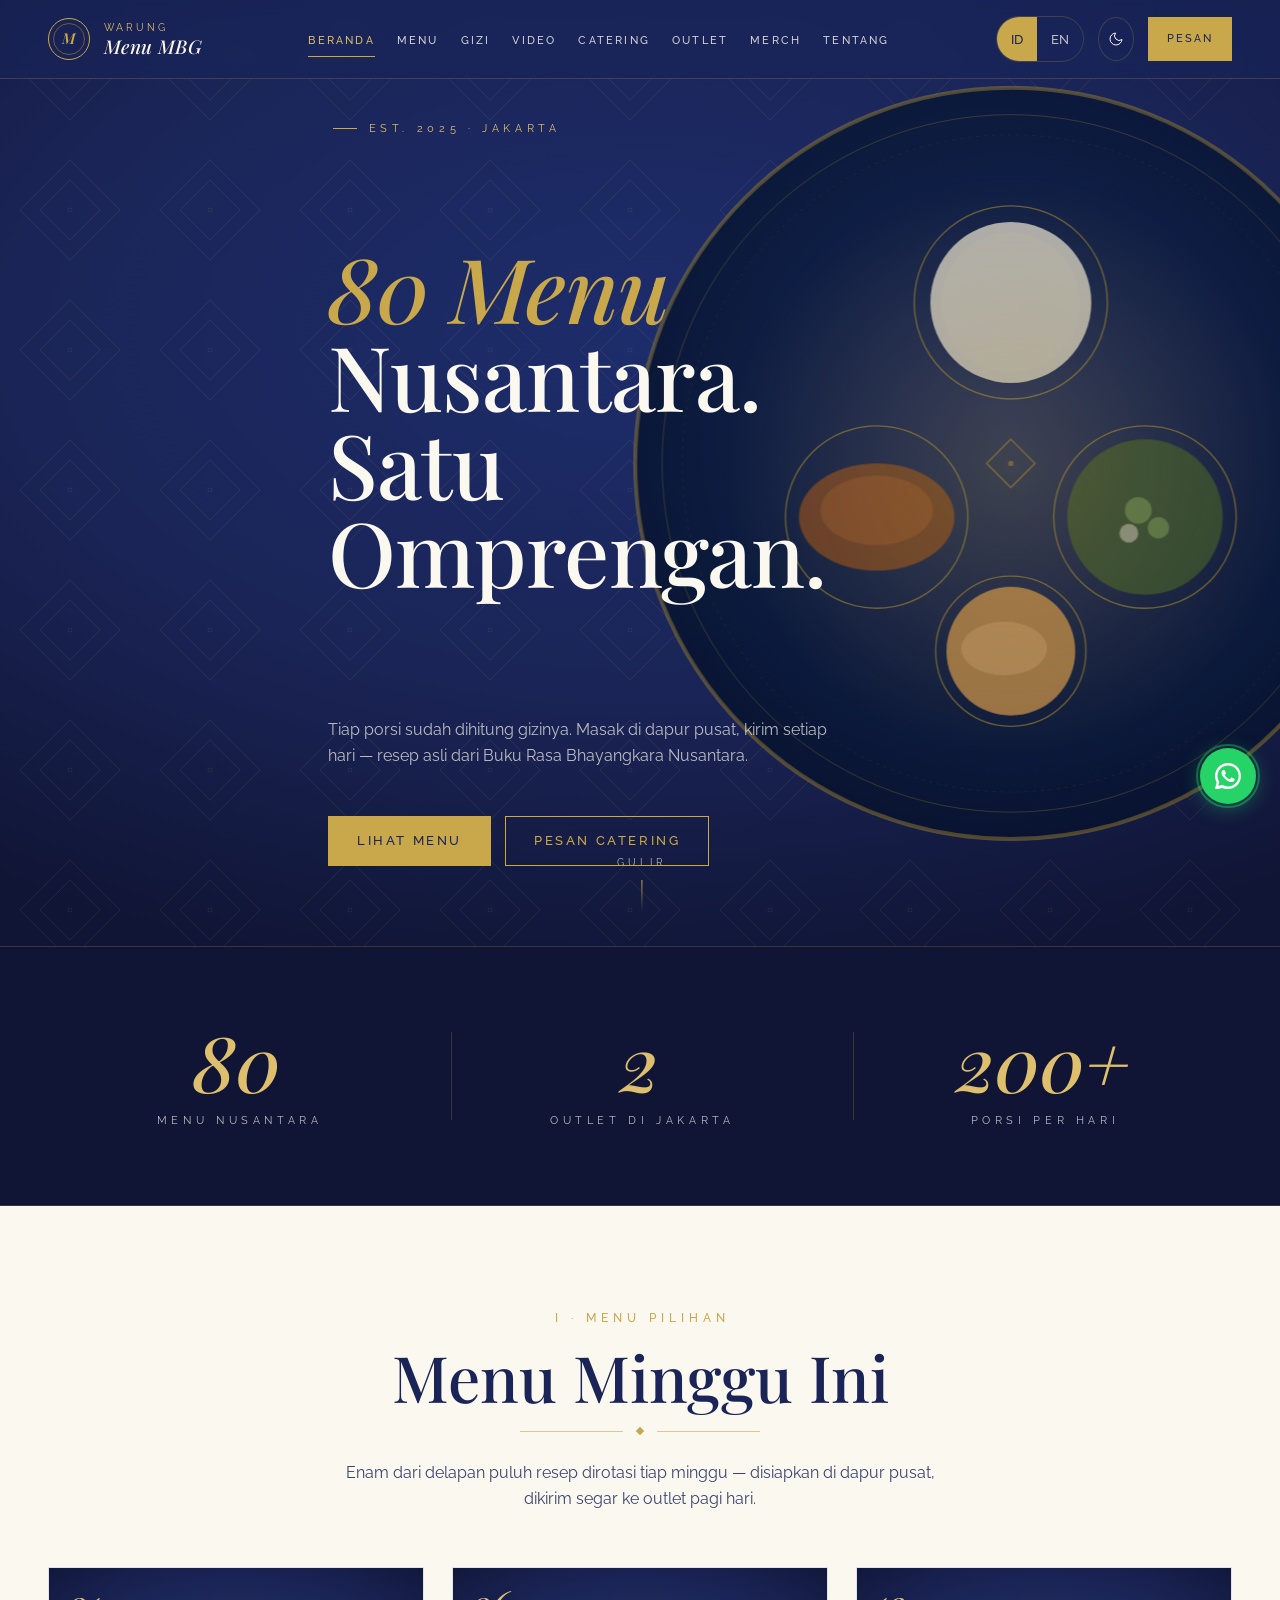
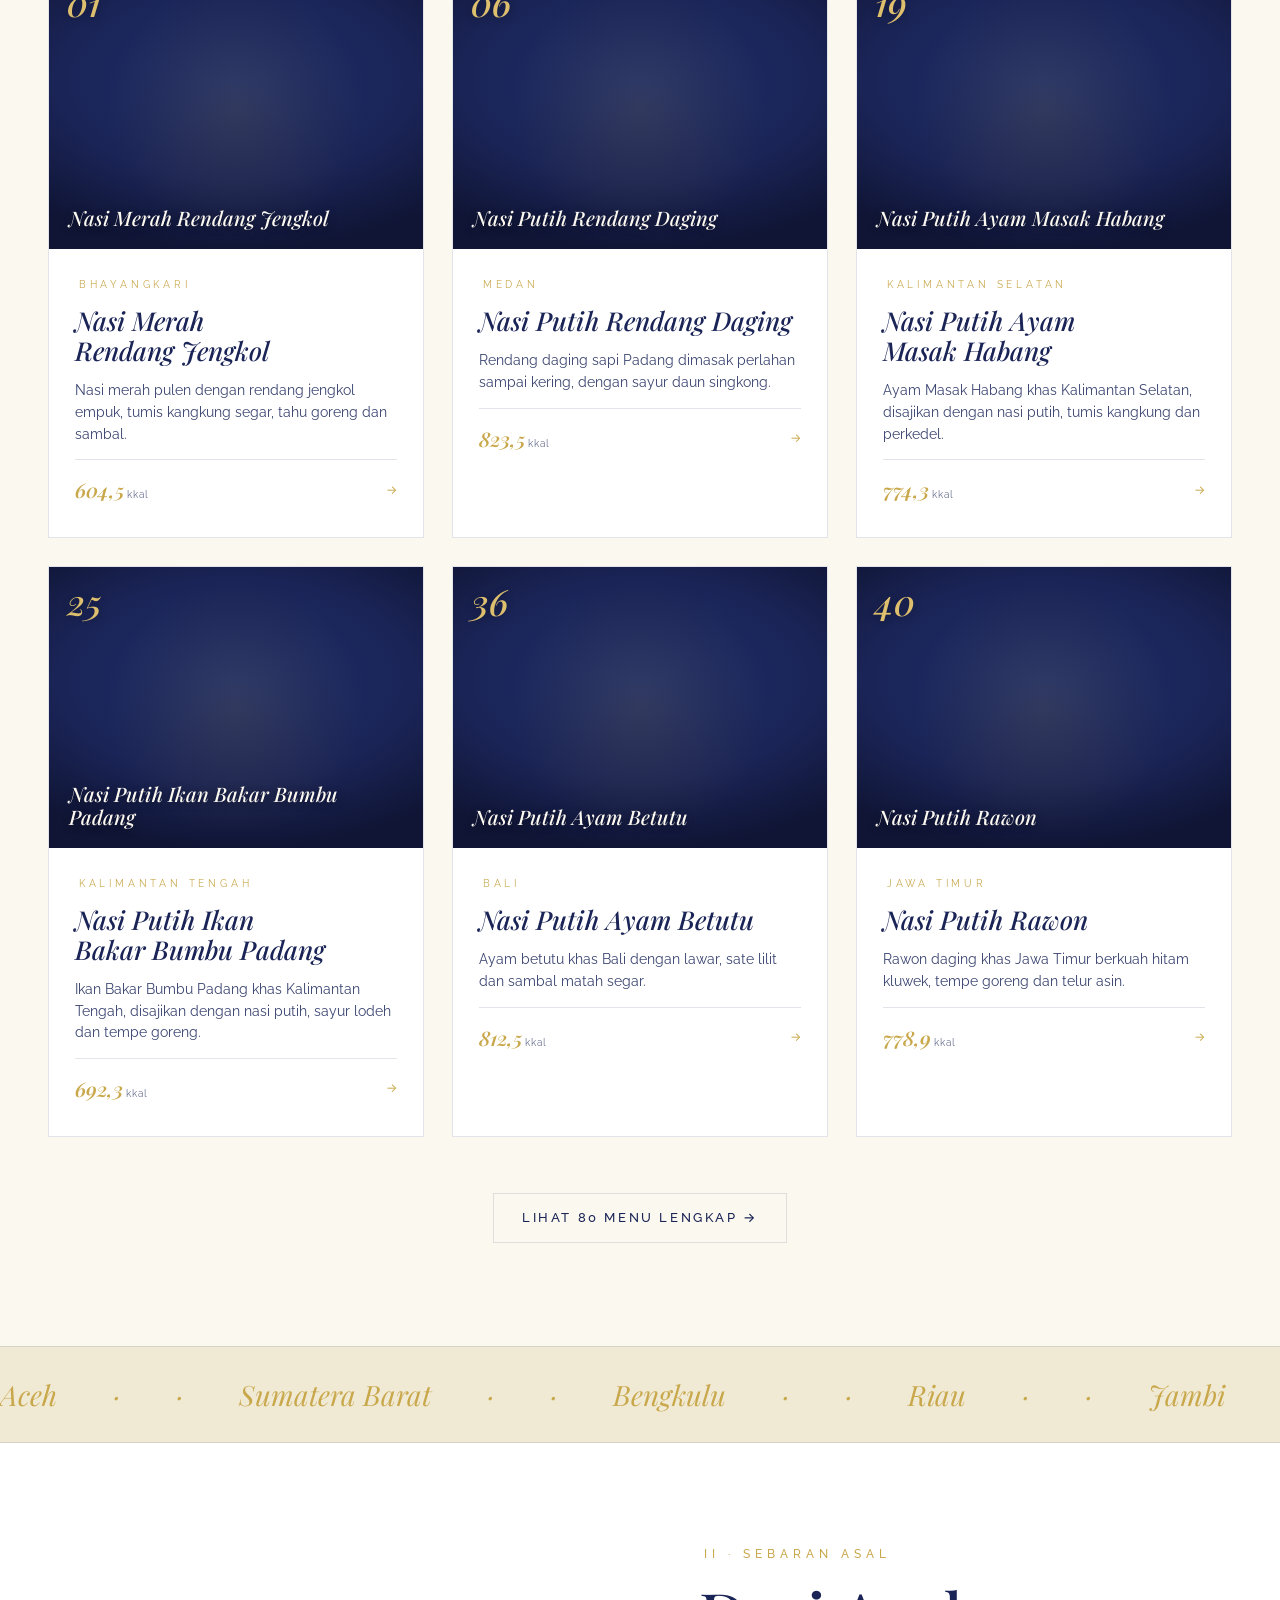
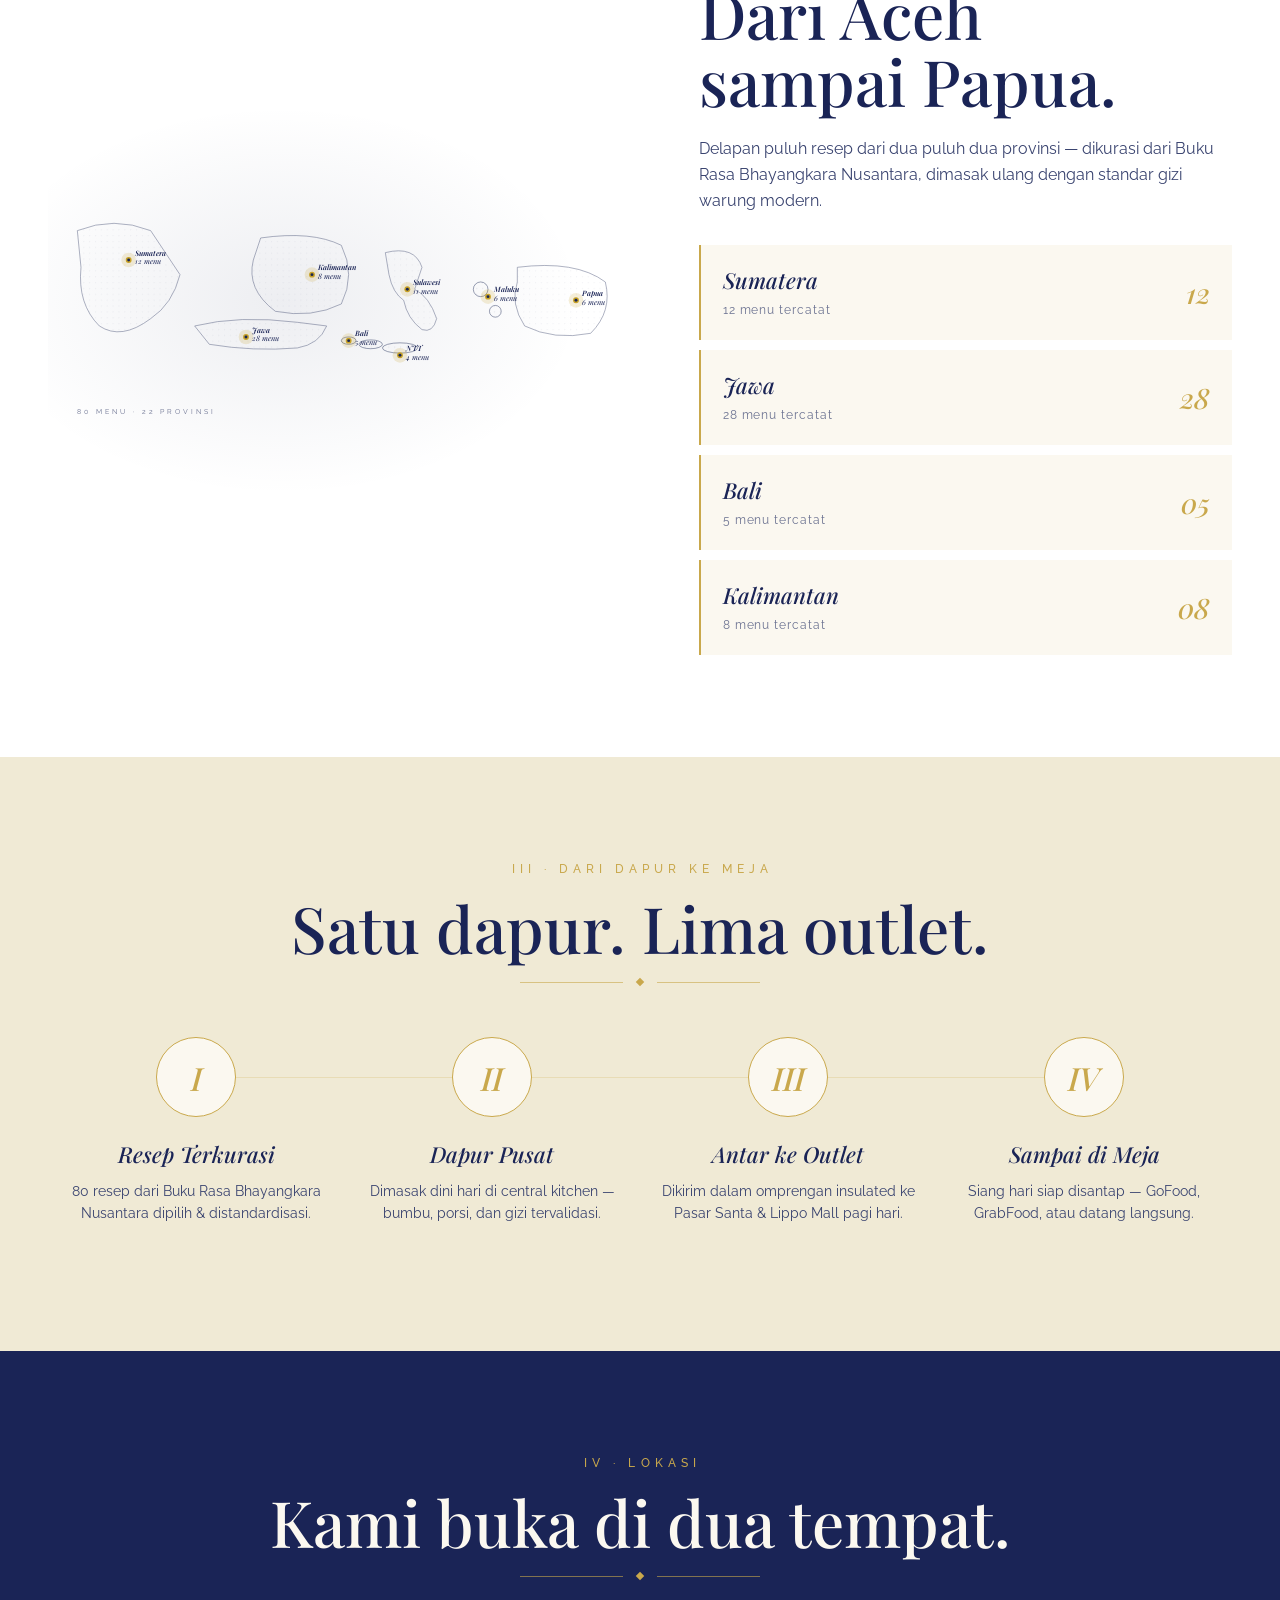
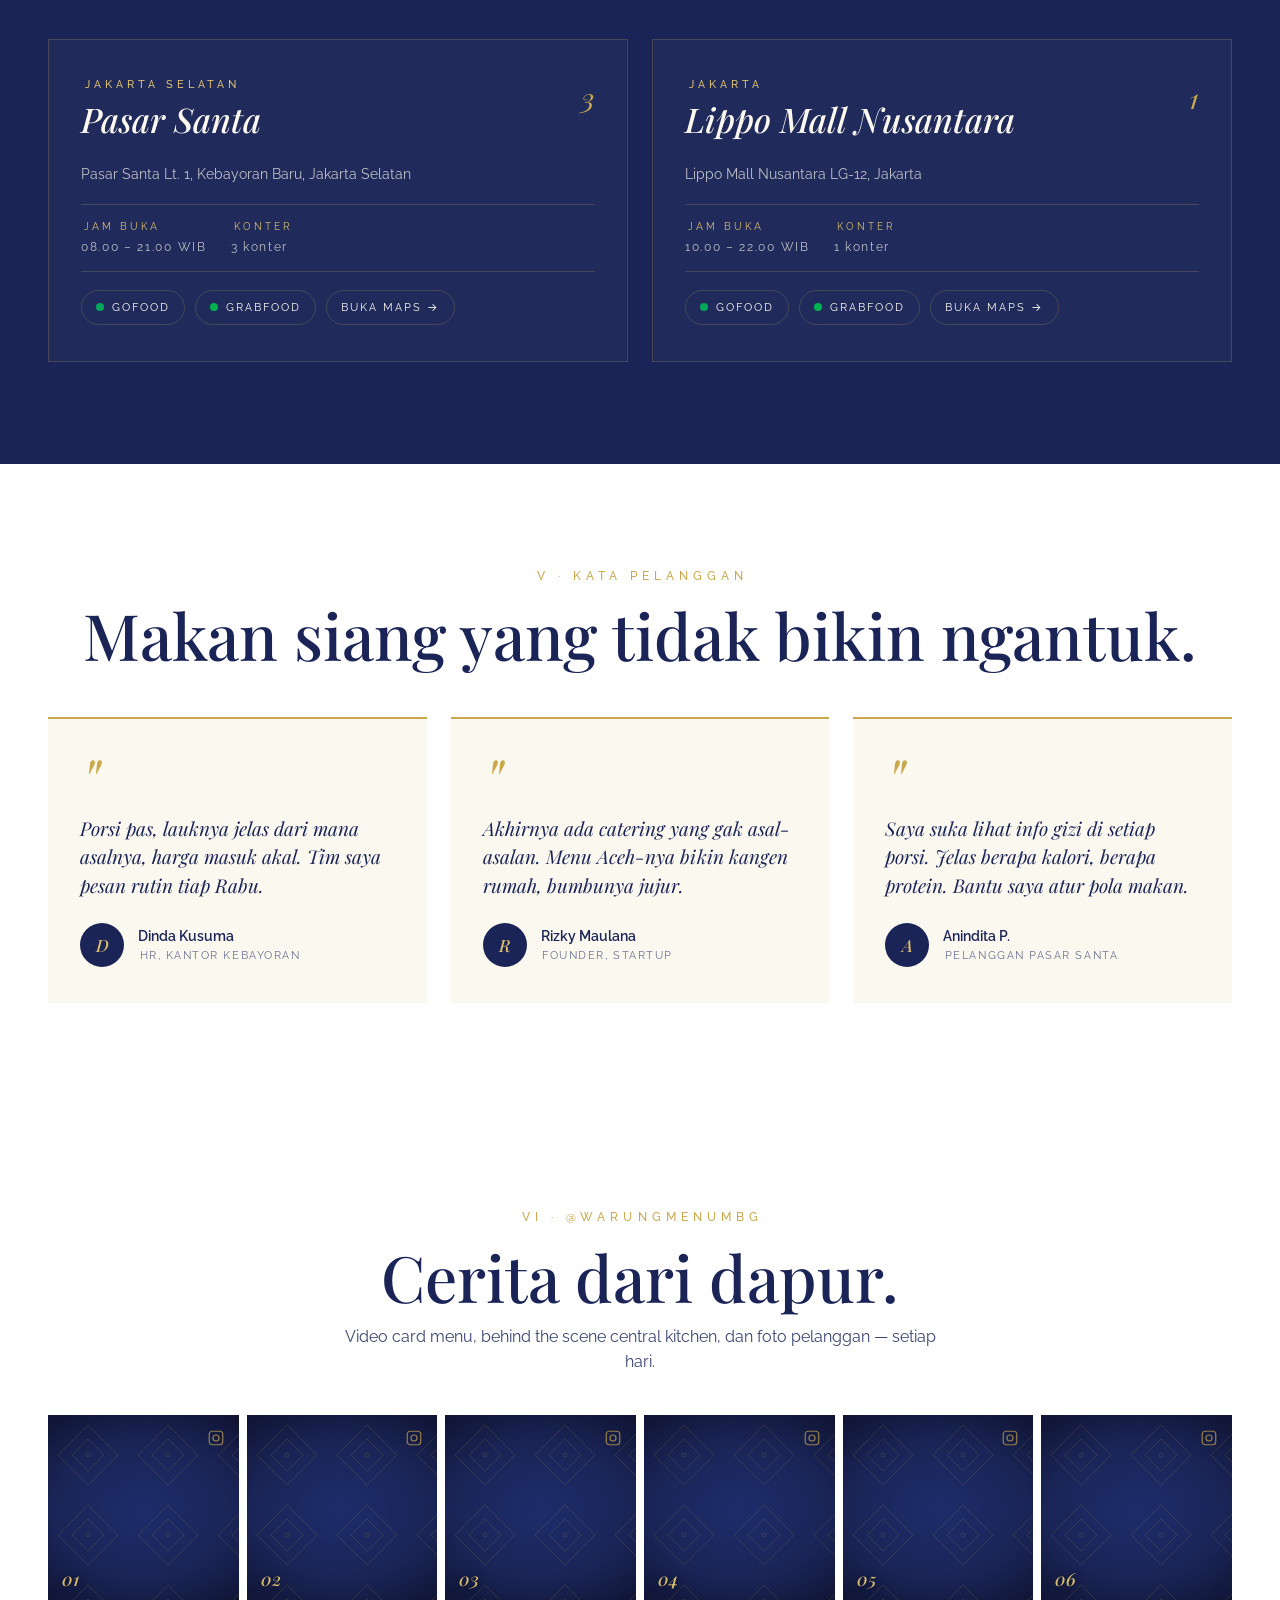
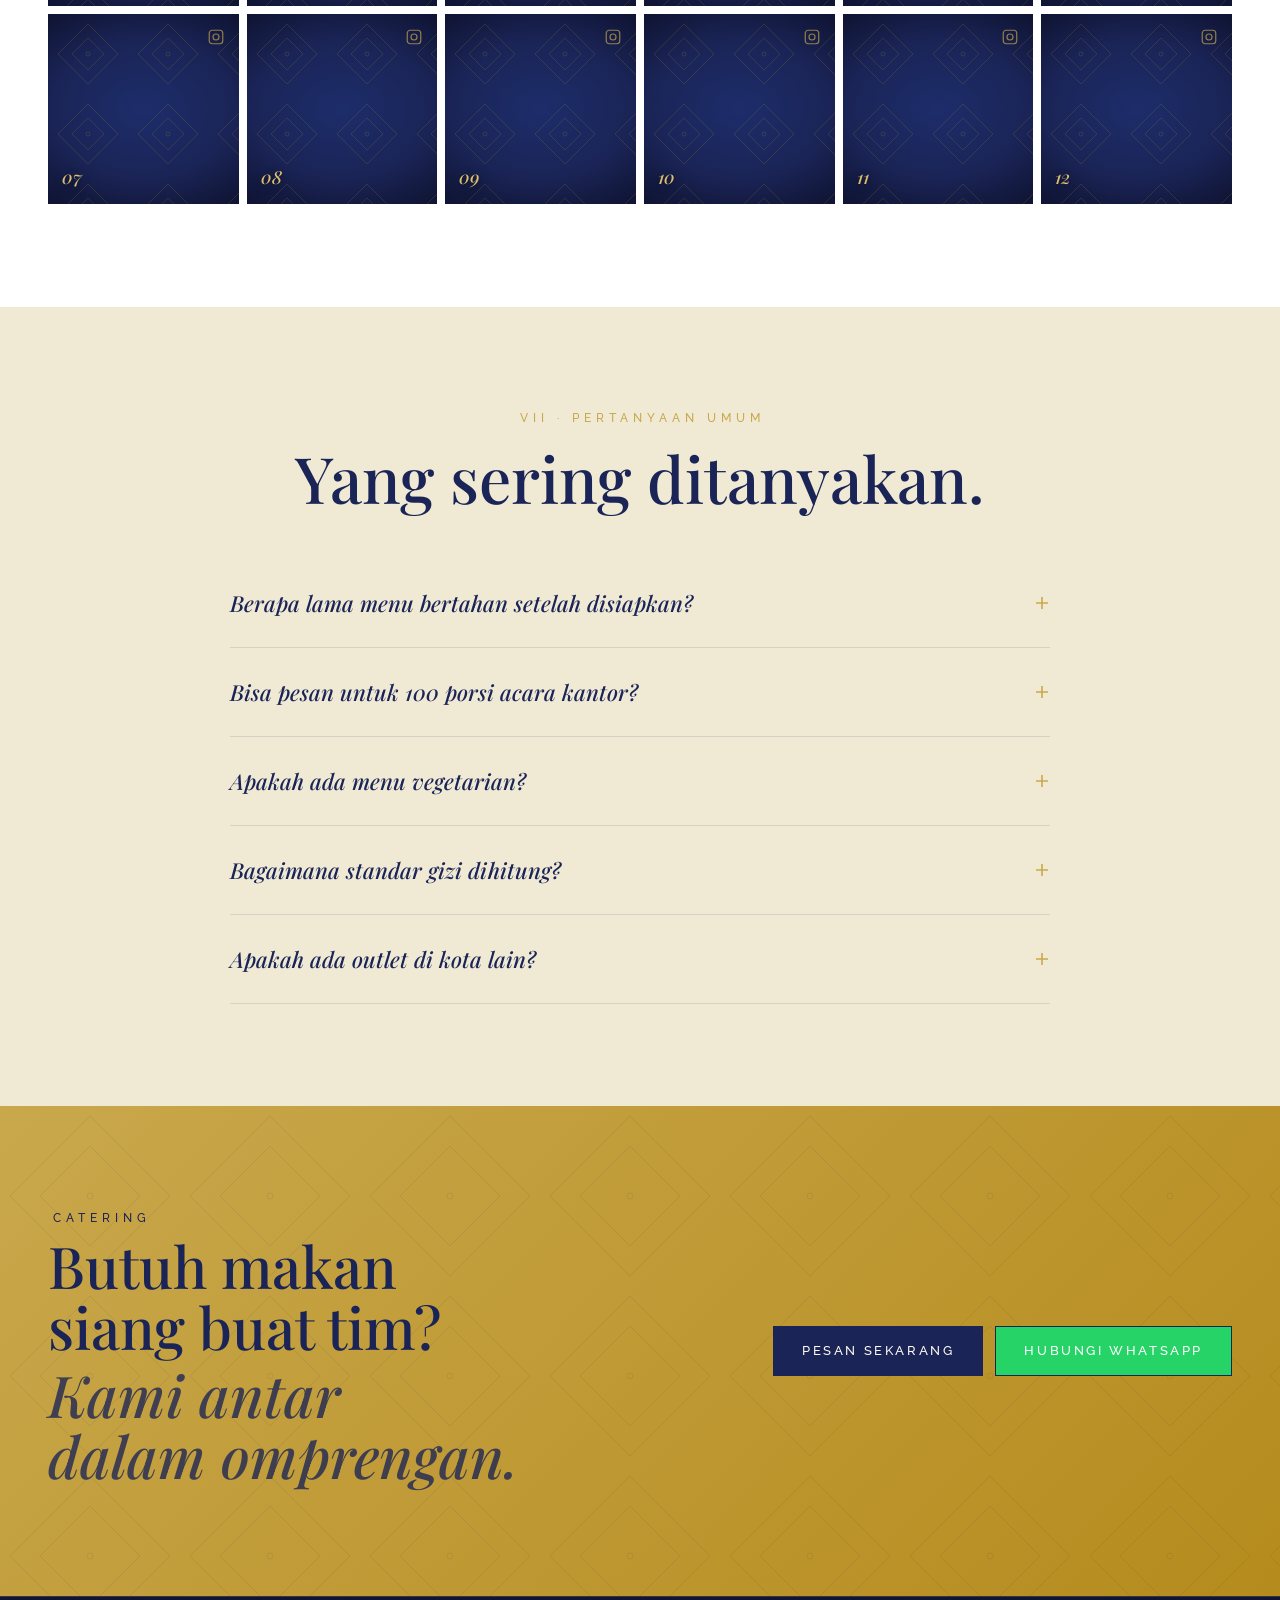
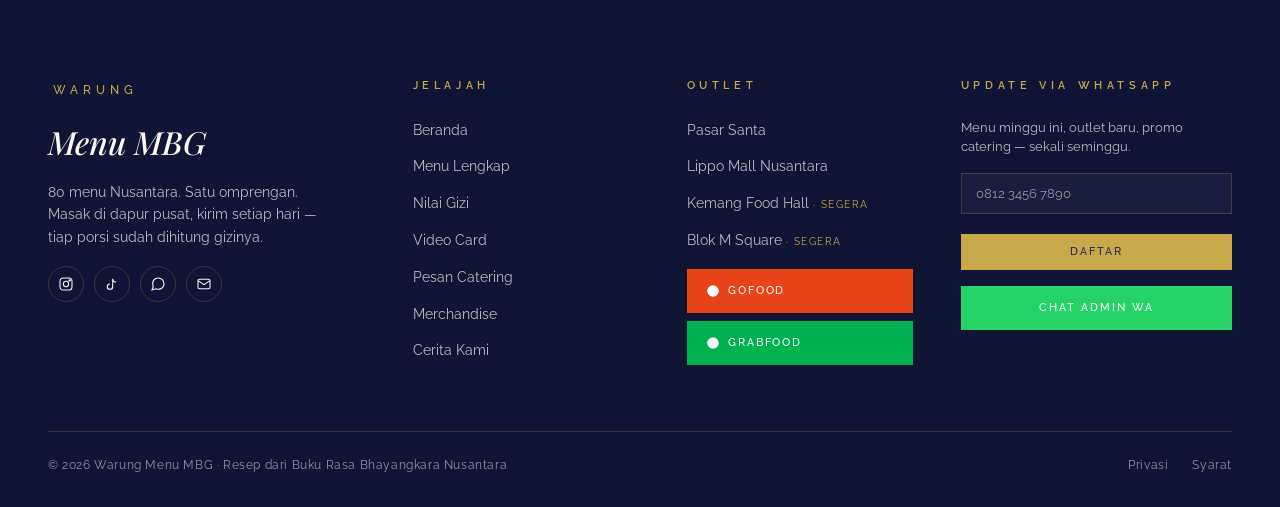
==== commit 8de2b028: "gas" ====
--- a/index.html
+++ b/index.html
@@ -935,6 +935,21 @@
 
   // Re-apply language after all dynamic content is added
   window.setLang(localStorage.getItem('mbg-lang') || 'id');
+
+// Count-up animation for hero stats
+window.MBG.initCountUp();
+
+// Mega-menu enhancement
+if (window.renderNavMega) window.renderNavMega();
+</script>
+<script>
+  if ("serviceWorker" in navigator) {
+    window.addEventListener("load", () => {
+      navigator.serviceWorker.register("/sw.js")
+        .then(reg => console.log("[MBG] SW registered:", reg.scope))
+        .catch(err => console.warn("[MBG] SW registration failed:", err));
+    });
+  }
 </script>
 </body>
 </html>
--- a/assets/shared.css
+++ b/assets/shared.css
@@ -799,3 +799,540 @@
 .snap-x { scroll-snap-type: x mandatory; overflow-x: auto; display: flex; gap: 16px; -webkit-overflow-scrolling: touch; scrollbar-width: none; }
 .snap-x::-webkit-scrollbar { display: none; }
 .snap-x > * { scroll-snap-align: start; flex-shrink: 0; }
+
+/* ═══════════════════════════════════════════════════════════════════════
+   UI/UX UPGRADE PACK — 20 Recommendations
+   ═══════════════════════════════════════════════════════════════════════ */
+
+/* ─── 01. Glassmorphism navbar on scroll ─── */
+.nav {
+  background: rgba(26, 36, 86, 0.65);
+  backdrop-filter: blur(8px) saturate(1.1);
+  -webkit-backdrop-filter: blur(8px) saturate(1.1);
+  transition: background 0.4s ease, backdrop-filter 0.4s ease, box-shadow 0.4s ease;
+}
+.nav--scrolled {
+  background: rgba(16, 21, 53, 0.94);
+  backdrop-filter: blur(24px) saturate(1.6);
+  -webkit-backdrop-filter: blur(24px) saturate(1.6);
+  box-shadow: 0 4px 32px rgba(0,0,0,0.28);
+}
+[data-theme="dark"] .nav--scrolled {
+  background: rgba(7, 11, 28, 0.96);
+}
+
+/* ─── 16. Toast notification system ─── */
+.mbg-toast-container {
+  position: fixed;
+  top: 96px;
+  right: 20px;
+  z-index: 9999;
+  display: flex;
+  flex-direction: column;
+  gap: 10px;
+  pointer-events: none;
+}
+.mbg-toast {
+  pointer-events: auto;
+  background: var(--navy);
+  color: var(--cream);
+  border: 1px solid var(--gold-hair);
+  border-left: 3px solid var(--gold);
+  padding: 14px 18px 14px 16px;
+  font-size: 14px;
+  min-width: 220px;
+  max-width: 320px;
+  display: flex;
+  align-items: center;
+  gap: 12px;
+  transform: translateX(120%);
+  opacity: 0;
+  transition: transform 0.35s cubic-bezier(.2,.8,.2,1), opacity 0.35s ease;
+  box-shadow: 0 8px 24px rgba(0,0,0,0.22);
+}
+.mbg-toast.is-visible { transform: translateX(0); opacity: 1; }
+.mbg-toast--success { border-left-color: #25D366; }
+.mbg-toast--error   { border-left-color: var(--red); }
+.mbg-toast__icon { font-size: 16px; flex-shrink: 0; }
+.mbg-toast__msg { flex: 1; line-height: 1.4; }
+.mbg-toast__close {
+  background: none; border: none; color: var(--cream-mute);
+  cursor: pointer; padding: 0; font-size: 18px; line-height: 1;
+  flex-shrink: 0; min-height: unset;
+}
+.mbg-toast__close:hover { color: var(--gold); }
+
+/* ─── 13. Floating WhatsApp button ─── */
+.mbg-wa-fab {
+  position: fixed;
+  bottom: 96px;
+  right: 24px;
+  width: 56px;
+  height: 56px;
+  background: #25D366;
+  border-radius: 50%;
+  display: flex;
+  align-items: center;
+  justify-content: center;
+  z-index: 89;
+  box-shadow: 0 4px 20px rgba(37, 211, 102, 0.4);
+  transition: transform 0.2s ease, box-shadow 0.2s ease;
+  text-decoration: none;
+  opacity: 0;
+  transform: scale(0.8);
+  pointer-events: none;
+  border: none;
+  cursor: pointer;
+}
+.mbg-wa-fab.is-visible {
+  opacity: 1;
+  transform: scale(1);
+  pointer-events: auto;
+}
+.mbg-wa-fab:hover {
+  transform: scale(1.08);
+  box-shadow: 0 6px 28px rgba(37, 211, 102, 0.5);
+}
+.mbg-wa-fab__pulse {
+  position: absolute;
+  inset: -4px;
+  border-radius: 50%;
+  border: 2px solid rgba(37, 211, 102, 0.4);
+  animation: wa-pulse 2s ease-out infinite;
+}
+@keyframes wa-pulse {
+  0%   { transform: scale(1); opacity: 0.8; }
+  70%  { transform: scale(1.3); opacity: 0; }
+  100% { transform: scale(1.3); opacity: 0; }
+}
+
+/* ─── 17. Focus ring ─── */
+:focus-visible {
+  outline: 2px solid var(--gold) !important;
+  outline-offset: 3px;
+  border-radius: 2px;
+}
+a:focus-visible, button:focus-visible { outline-offset: 4px; }
+
+/* ─── 18. Lazy-load blur-up ─── */
+img.lazy {
+  filter: blur(8px);
+  transition: filter 0.6s ease;
+}
+img.lazy.loaded { filter: blur(0); }
+
+/* ─── 04. Regional badge color-coding ─── */
+.badge--region {
+  display: inline-block;
+  font-size: 9px;
+  font-weight: 600;
+  letter-spacing: 0.18em;
+  text-transform: uppercase;
+  padding: 3px 8px;
+  border-radius: 999px;
+}
+.badge--jawa      { background: rgba(26,36,86,0.12); color: #1A2456; }
+.badge--sumatera  { background: rgba(201,168,76,0.18); color: #7a5c00; }
+.badge--sulawesi  { background: rgba(0,80,60,0.12); color: #004030; }
+.badge--kalimantan{ background: rgba(0,90,40,0.12); color: #005028; }
+.badge--papua     { background: rgba(120,20,20,0.12); color: #781414; }
+.badge--nusra     { background: rgba(0,80,140,0.12); color: #00508c; }
+.badge--maluku    { background: rgba(120,60,0,0.12); color: #783c00; }
+
+[data-theme="dark"] .badge--jawa      { background: rgba(201,168,76,0.15); color: var(--gold-light); }
+[data-theme="dark"] .badge--sumatera  { background: rgba(201,168,76,0.2); color: var(--gold-light); }
+[data-theme="dark"] .badge--sulawesi  { background: rgba(0,200,140,0.15); color: #00c88c; }
+[data-theme="dark"] .badge--kalimantan{ background: rgba(0,200,100,0.15); color: #00c864; }
+[data-theme="dark"] .badge--papua     { background: rgba(240,96,64,0.15); color: #f06040; }
+[data-theme="dark"] .badge--nusra     { background: rgba(64,160,240,0.15); color: #40a0f0; }
+[data-theme="dark"] .badge--maluku    { background: rgba(240,160,64,0.15); color: #f0a040; }
+
+/* ─── 05. Mega-menu dropdown ─── */
+.nav__mega-trigger { position: relative; }
+.nav__mega {
+  position: absolute;
+  top: calc(100% + 18px);
+  left: 50%;
+  transform: translateX(-50%) translateY(-8px);
+  width: 560px;
+  background: var(--navy-deep);
+  border: 1px solid var(--gold-hair);
+  box-shadow: 0 24px 64px rgba(0,0,0,0.35);
+  opacity: 0;
+  pointer-events: none;
+  transition: opacity 0.2s ease, transform 0.2s ease;
+  display: grid;
+  grid-template-columns: 1fr 1fr;
+}
+.nav__mega-trigger:hover .nav__mega,
+.nav__mega-trigger:focus-within .nav__mega {
+  opacity: 1;
+  pointer-events: auto;
+  transform: translateX(-50%) translateY(0);
+}
+.nav__mega::before {
+  content: '';
+  position: absolute;
+  top: -6px;
+  left: 50%;
+  transform: translateX(-50%);
+  width: 10px; height: 10px;
+  background: var(--navy-deep);
+  border-left: 1px solid var(--gold-hair);
+  border-top: 1px solid var(--gold-hair);
+  transform: translateX(-50%) rotate(45deg);
+}
+.nav__mega__col { padding: 24px; }
+.nav__mega__col + .nav__mega__col { border-left: 1px solid var(--gold-hair); }
+.nav__mega__label {
+  font-size: 9px;
+  letter-spacing: 0.35em;
+  text-transform: uppercase;
+  color: var(--gold);
+  margin-bottom: 14px;
+  font-weight: 600;
+}
+.nav__mega__list { list-style: none; padding: 0; margin: 0; }
+.nav__mega__list li { margin-bottom: 4px; }
+.nav__mega__list a {
+  display: flex;
+  align-items: center;
+  gap: 10px;
+  padding: 9px 10px;
+  font-size: 13px;
+  color: var(--cream-soft);
+  border-radius: 2px;
+  transition: background 0.15s, color 0.15s;
+}
+.nav__mega__list a:hover { background: rgba(201,168,76,0.1); color: var(--gold-light); }
+.nav__mega__preview {
+  background: rgba(201,168,76,0.06);
+  border-radius: 2px;
+  padding: 12px;
+}
+.nav__mega__preview-label {
+  font-size: 9px;
+  letter-spacing: 0.3em;
+  text-transform: uppercase;
+  color: var(--gold);
+  margin-bottom: 10px;
+  font-weight: 600;
+}
+
+/* ─── 07. Filter chip horizontal scroll ─── */
+.filter-chips {
+  display: flex;
+  gap: 8px;
+  overflow-x: auto;
+  scrollbar-width: none;
+  padding-bottom: 4px;
+  -webkit-overflow-scrolling: touch;
+}
+.filter-chips::-webkit-scrollbar { display: none; }
+.filter-chip {
+  flex-shrink: 0;
+  display: inline-flex;
+  align-items: center;
+  gap: 6px;
+  padding: 8px 16px;
+  border: 1px solid var(--rule);
+  border-radius: 999px;
+  font-size: 12px;
+  font-weight: 500;
+  letter-spacing: 0.1em;
+  color: var(--ink-soft);
+  background: var(--surface);
+  cursor: pointer;
+  transition: all 0.18s ease;
+  white-space: nowrap;
+  min-height: 36px;
+}
+.filter-chip:hover { border-color: var(--gold); color: var(--gold); }
+.filter-chip.is-active {
+  background: var(--gold);
+  color: var(--navy);
+  border-color: var(--gold);
+  font-weight: 600;
+}
+[data-theme="dark"] .filter-chip { background: var(--surface); color: var(--cream-soft); }
+[data-theme="dark"] .filter-chip.is-active { color: var(--navy); }
+
+/* ─── 08. Sticky search bar ─── */
+.search-bar {
+  display: flex;
+  align-items: center;
+  gap: 0;
+  background: var(--surface);
+  border: 1px solid var(--rule);
+  transition: border-color 0.2s, box-shadow 0.2s;
+}
+.search-bar:focus-within {
+  border-color: var(--gold);
+  box-shadow: 0 0 0 3px var(--gold-hair);
+}
+.search-bar__icon {
+  padding: 0 14px;
+  color: var(--ink-mute);
+  flex-shrink: 0;
+  display: flex;
+  align-items: center;
+}
+.search-bar__input {
+  flex: 1;
+  border: none;
+  background: transparent;
+  padding: 13px 0;
+  font-size: 14px;
+  color: var(--ink);
+  outline: none;
+  min-height: 48px;
+}
+.search-bar__input::placeholder { color: var(--ink-mute); }
+.search-bar__clear {
+  padding: 0 14px;
+  color: var(--ink-mute);
+  cursor: pointer;
+  background: none;
+  border: none;
+  font-size: 18px;
+  display: none;
+  min-height: unset;
+  align-items: center;
+}
+.search-bar__clear.is-visible { display: flex; }
+.search-bar__clear:hover { color: var(--gold); }
+
+/* ─── 09. Bottom sheet (mobile) ─── */
+.bottom-sheet-backdrop {
+  position: fixed;
+  inset: 0;
+  background: rgba(8,14,32,0.65);
+  z-index: 300;
+  opacity: 0;
+  pointer-events: none;
+  transition: opacity 0.3s ease;
+}
+.bottom-sheet-backdrop.is-open {
+  opacity: 1;
+  pointer-events: auto;
+}
+.bottom-sheet {
+  position: fixed;
+  bottom: 0; left: 0; right: 0;
+  background: var(--surface);
+  z-index: 301;
+  border-top: 1px solid var(--gold-hair);
+  border-radius: 16px 16px 0 0;
+  padding: 0 0 env(safe-area-inset-bottom);
+  max-height: 90vh;
+  overflow-y: auto;
+  transform: translateY(100%);
+  transition: transform 0.38s cubic-bezier(.2,.8,.2,1);
+}
+.bottom-sheet.is-open { transform: translateY(0); }
+.bottom-sheet__handle {
+  width: 40px; height: 4px;
+  background: var(--rule);
+  border-radius: 2px;
+  margin: 12px auto 0;
+}
+.bottom-sheet__header {
+  padding: 20px 24px 16px;
+  border-bottom: 1px solid var(--rule);
+  display: flex;
+  align-items: flex-start;
+  justify-content: space-between;
+  gap: 16px;
+}
+.bottom-sheet__title {
+  font-family: var(--font-serif);
+  font-style: italic;
+  font-size: 22px;
+  font-weight: 500;
+  color: var(--ink);
+  line-height: 1.2;
+  flex: 1;
+}
+.bottom-sheet__close {
+  width: 32px; height: 32px;
+  border: 1px solid var(--rule);
+  border-radius: 50%;
+  display: grid; place-items: center;
+  color: var(--ink-mute);
+  cursor: pointer;
+  flex-shrink: 0;
+  background: none;
+  min-height: unset;
+  transition: all 0.2s;
+}
+.bottom-sheet__close:hover { border-color: var(--gold); color: var(--gold); }
+.bottom-sheet__body { padding: 20px 24px 32px; }
+
+/* Only show bottom-sheet on mobile, use modal on desktop */
+@media (min-width: 768px) {
+  .bottom-sheet { display: none; }
+  .bottom-sheet-backdrop { display: none; }
+}
+
+/* ─── 11. Sticky CTA dismiss button ─── */
+.sticky-cta__dismiss {
+  width: 28px; height: 28px;
+  border: 1px solid rgba(255,255,255,0.15);
+  border-radius: 50%;
+  color: var(--cream-mute);
+  cursor: pointer;
+  background: none;
+  display: grid; place-items: center;
+  flex-shrink: 0;
+  font-size: 14px;
+  min-height: unset;
+  transition: all 0.2s;
+}
+.sticky-cta__dismiss:hover { border-color: var(--gold); color: var(--gold); }
+
+/* ─── 12. Pull-to-refresh indicator ─── */
+.ptr-indicator {
+  display: flex;
+  align-items: center;
+  justify-content: center;
+  gap: 10px;
+  padding: 16px;
+  color: var(--gold);
+  font-size: 13px;
+  letter-spacing: 0.1em;
+  text-transform: uppercase;
+  overflow: hidden;
+  height: 0;
+  opacity: 0;
+  transition: height 0.2s ease, opacity 0.2s ease;
+}
+.ptr-indicator.is-visible { height: 56px; opacity: 1; }
+.ptr-spinner {
+  width: 18px; height: 18px;
+  border: 2px solid var(--gold-hair);
+  border-top-color: var(--gold);
+  border-radius: 50%;
+  animation: spin 0.8s linear infinite;
+}
+@keyframes spin { to { transform: rotate(360deg); } }
+
+/* ─── 15. Favorites / bookmark button ─── */
+.fav-btn {
+  position: absolute;
+  top: 10px;
+  left: 10px;
+  width: 34px; height: 34px;
+  background: rgba(16,21,53,0.7);
+  border: 1px solid var(--gold-hair);
+  border-radius: 50%;
+  display: grid; place-items: center;
+  cursor: pointer;
+  z-index: 2;
+  color: var(--cream);
+  transition: all 0.2s;
+  min-height: unset;
+  backdrop-filter: blur(4px);
+  font-size: 14px;
+}
+.fav-btn:hover { border-color: var(--gold); color: var(--gold); }
+.fav-btn.is-fav { color: var(--gold); border-color: var(--gold); background: rgba(201,168,76,0.15); }
+
+/* ─── 14. Count-up stat animation ─── */
+.count-up { display: inline-block; }
+
+/* ─── 19. Dark mode toggle sun/moon icons ─── */
+.theme-toggle .icon-moon { display: block; }
+.theme-toggle .icon-sun  { display: none; }
+[data-theme="dark"] .theme-toggle .icon-moon { display: none; }
+[data-theme="dark"] .theme-toggle .icon-sun  { display: block; }
+
+/* ─── Multi-step form progress bar (catering) ─── */
+.step-bar {
+  display: flex;
+  align-items: center;
+  gap: 0;
+  margin-bottom: 40px;
+  counter-reset: step;
+}
+.step-bar__item {
+  flex: 1;
+  display: flex;
+  flex-direction: column;
+  align-items: center;
+  gap: 8px;
+  position: relative;
+}
+.step-bar__item + .step-bar__item::before {
+  content: '';
+  position: absolute;
+  top: 16px;
+  right: 50%;
+  left: -50%;
+  height: 2px;
+  background: var(--rule);
+  transition: background 0.3s;
+}
+.step-bar__item.is-done + .step-bar__item::before { background: var(--gold); }
+.step-bar__dot {
+  width: 32px; height: 32px;
+  border-radius: 50%;
+  border: 2px solid var(--rule);
+  display: grid; place-items: center;
+  font-size: 13px;
+  font-weight: 500;
+  color: var(--ink-mute);
+  background: var(--surface);
+  z-index: 1;
+  transition: all 0.3s;
+  position: relative;
+}
+.step-bar__item.is-active .step-bar__dot {
+  border-color: var(--gold);
+  color: var(--navy);
+  background: var(--gold);
+}
+.step-bar__item.is-done .step-bar__dot {
+  border-color: var(--gold);
+  background: var(--gold);
+  color: var(--navy);
+}
+.step-bar__label {
+  font-size: 11px;
+  letter-spacing: 0.12em;
+  text-transform: uppercase;
+  color: var(--ink-mute);
+  text-align: center;
+  white-space: nowrap;
+  transition: color 0.3s;
+}
+.step-bar__item.is-active .step-bar__label { color: var(--gold); font-weight: 600; }
+.step-bar__item.is-done .step-bar__label { color: var(--ink-soft); }
+.step-panel { display: none; }
+.step-panel.is-active { display: block; }
+
+/* ─── Print styles (gizi page) ─── */
+@media print {
+  .nav, .nav__drawer, .footer, .back-to-top, .mbg-wa-fab, .sticky-cta,
+  .mbg-toast-container, .filter-chips, .search-bar, .btn, .ptr-indicator { display: none !important; }
+  body { background: #fff !important; color: #000 !important; font-size: 11pt; }
+  .page { padding-top: 0 !important; }
+  .section { padding: 12pt 0 !important; }
+  table { width: 100% !important; border-collapse: collapse !important; }
+  th, td { border: 0.5pt solid #aaa !important; padding: 5pt 7pt !important; font-size: 9pt; }
+  th { background: #1A2456 !important; color: #fff !important; }
+  .nutri-bar { display: none !important; }
+  h1, h2, h3 { color: #1A2456 !important; }
+  .gold-divider { display: none !important; }
+  a[href]::after { content: " (" attr(href) ")"; font-size: 8pt; }
+  .container { max-width: 100% !important; padding: 0 !important; }
+}
+
+/* ─── 10. Global 48px tap target enforcement ─── */
+@media (hover: none) and (pointer: coarse) {
+  .btn, a.btn { min-height: 48px; padding-top: 14px; padding-bottom: 14px; }
+  .filter-chip { min-height: 44px; padding: 10px 16px; }
+  .nav__mega__list a { padding: 12px 10px; }
+  .lang-toggle button { padding: 12px 16px; }
+  .fav-btn { width: 40px; height: 40px; }
+  .stepper__btn { width: 48px; height: 48px; min-width: 48px; min-height: 48px; }
+}
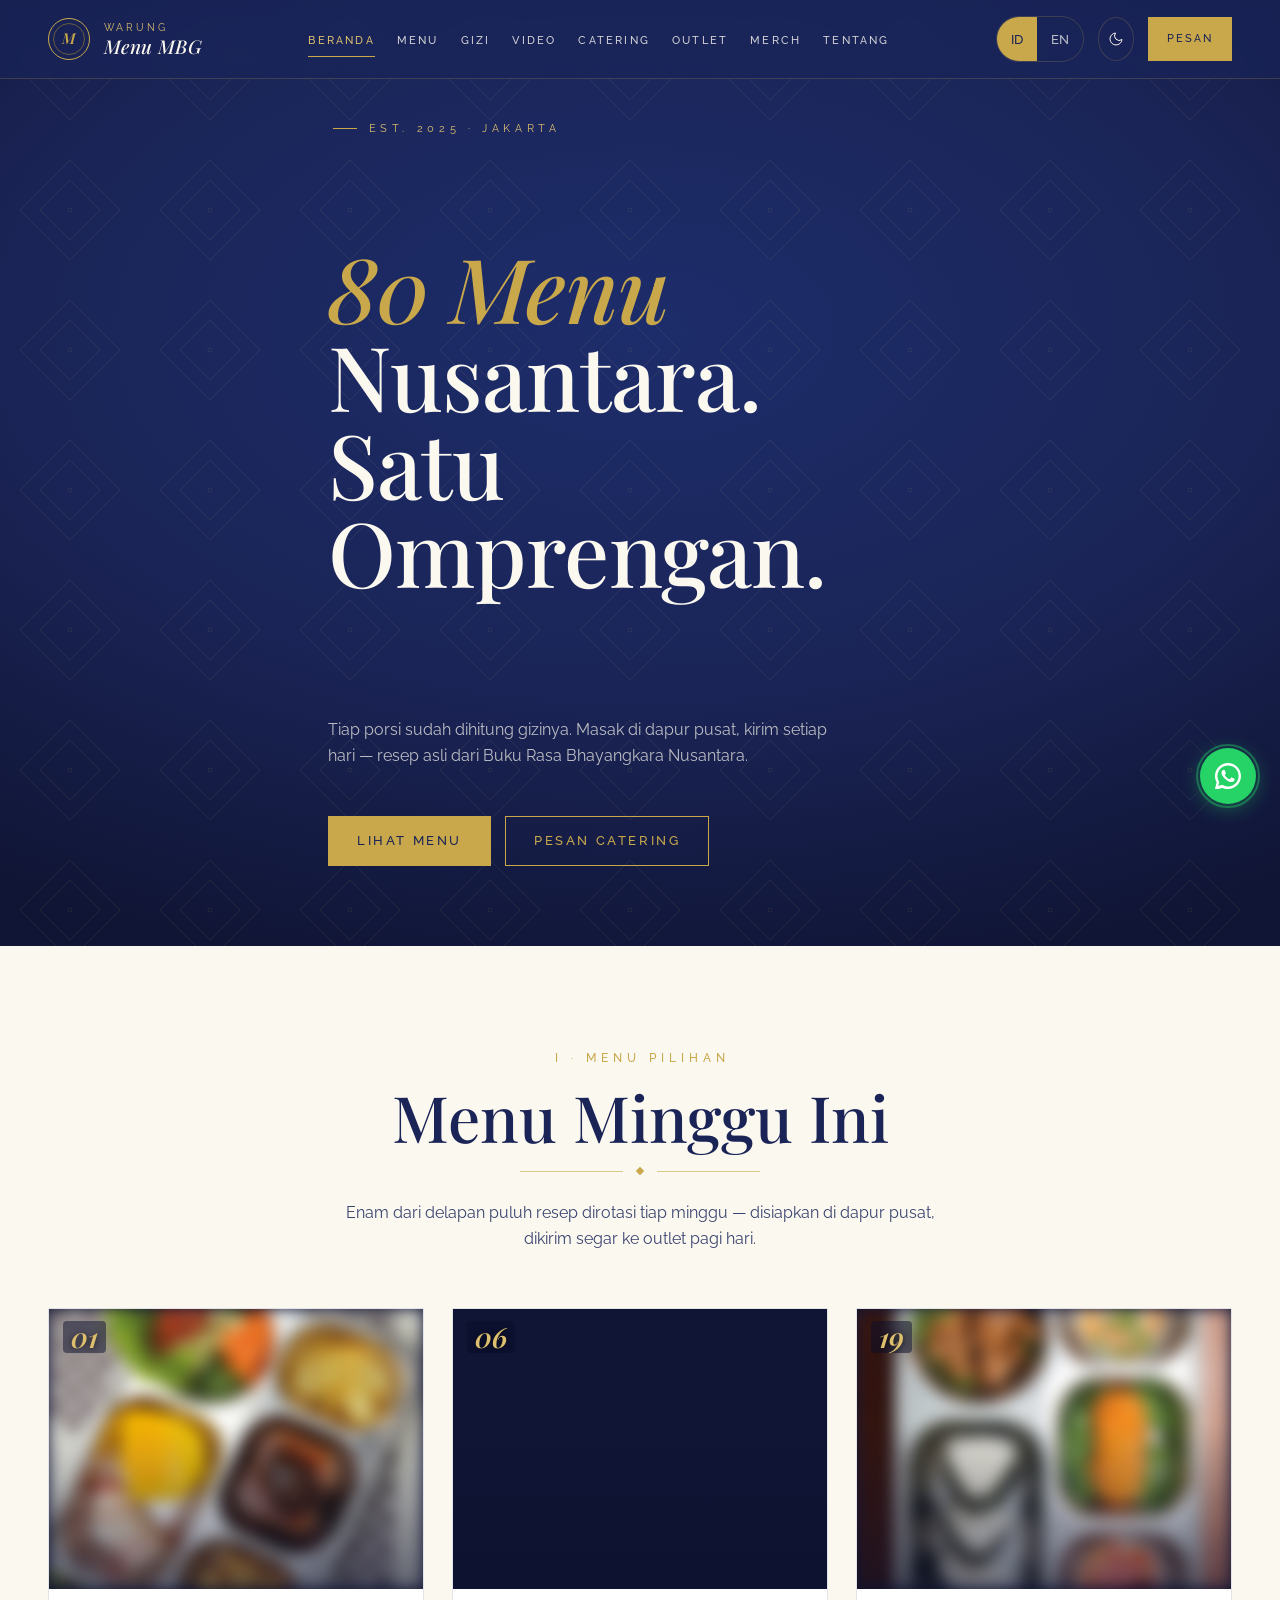
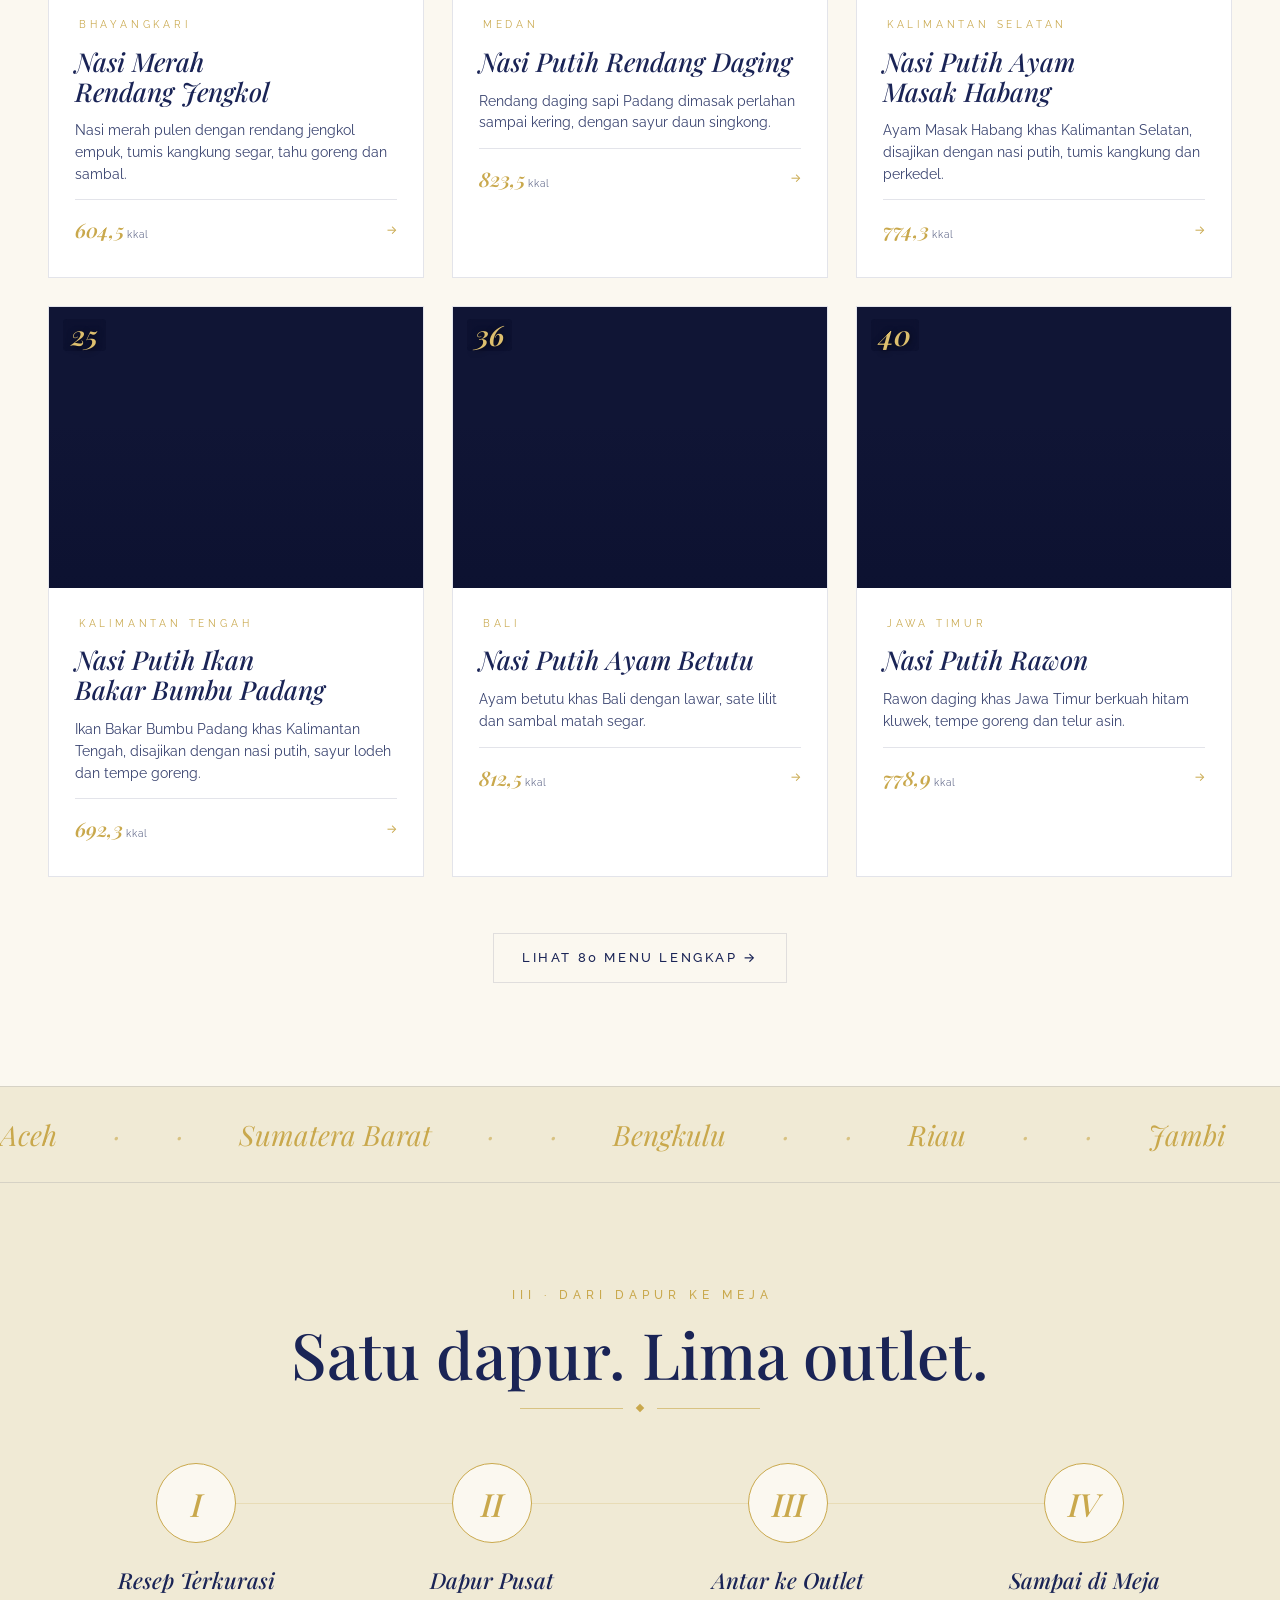
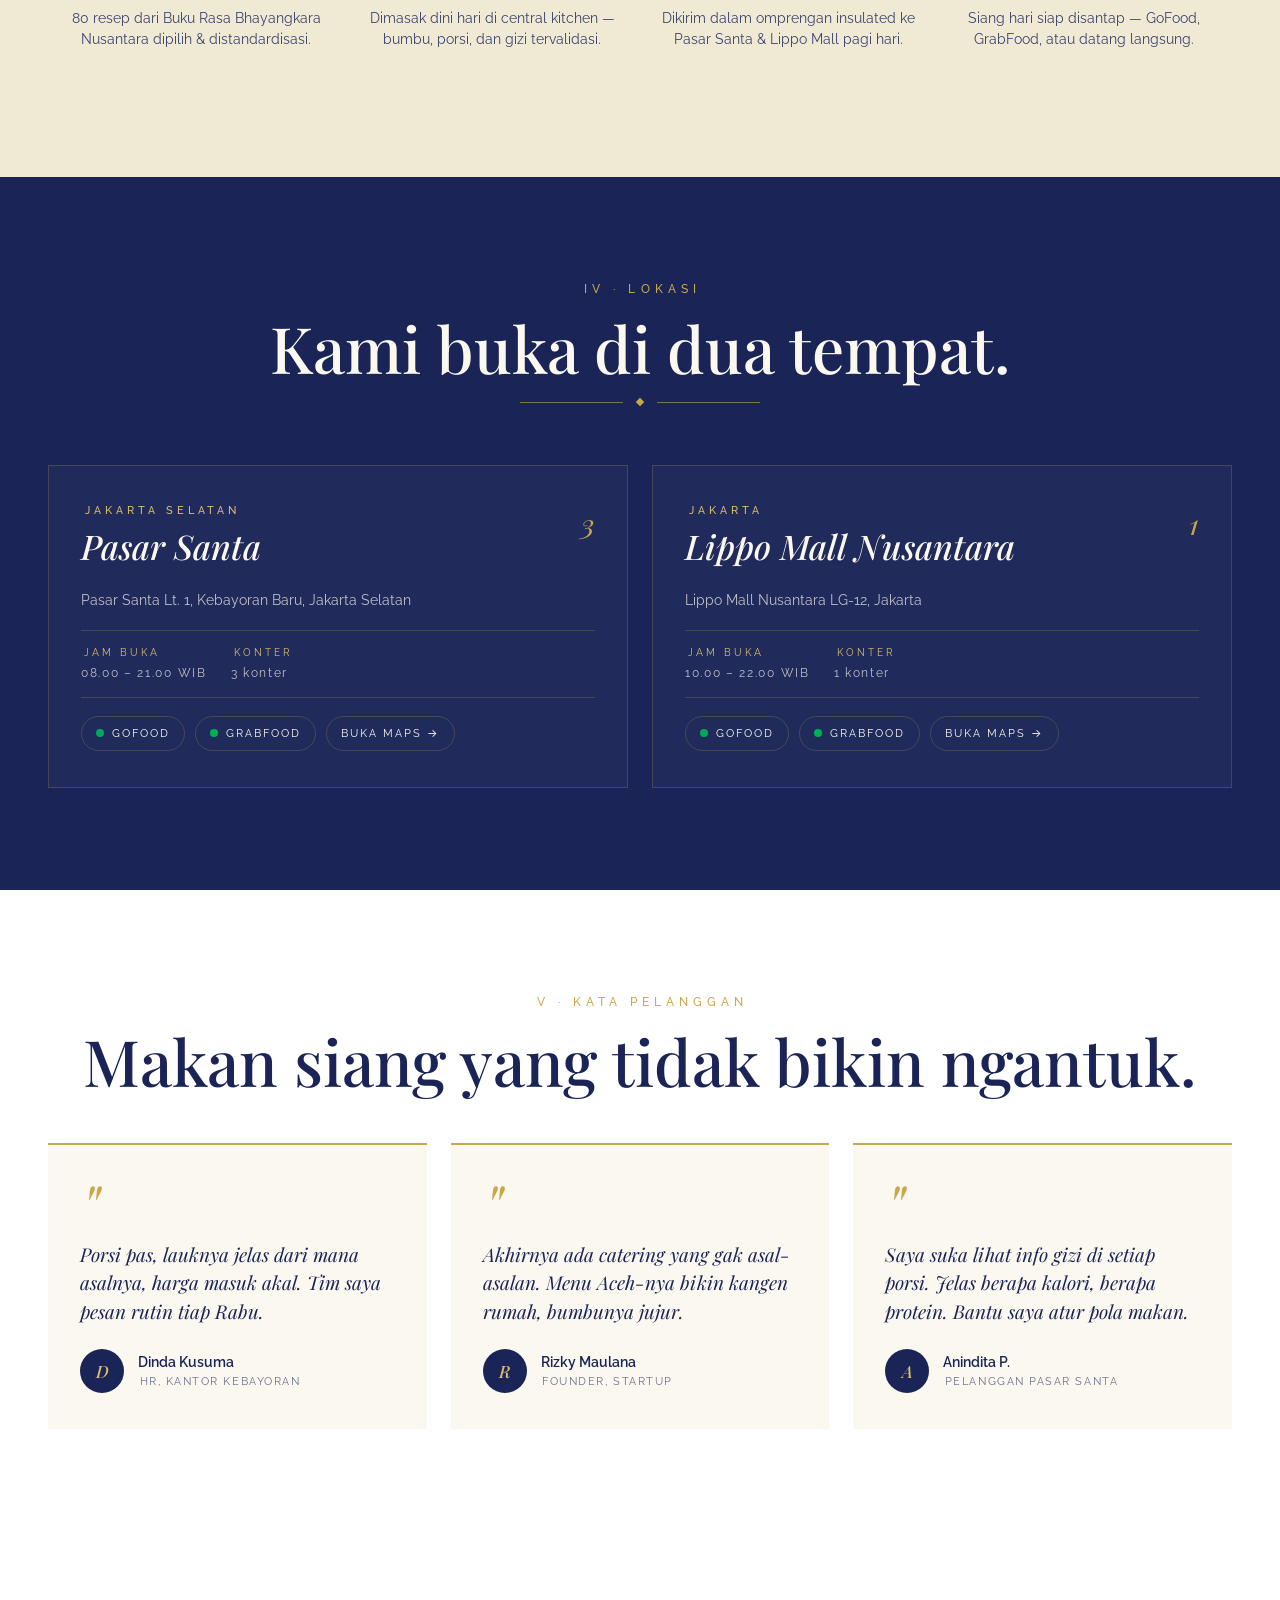
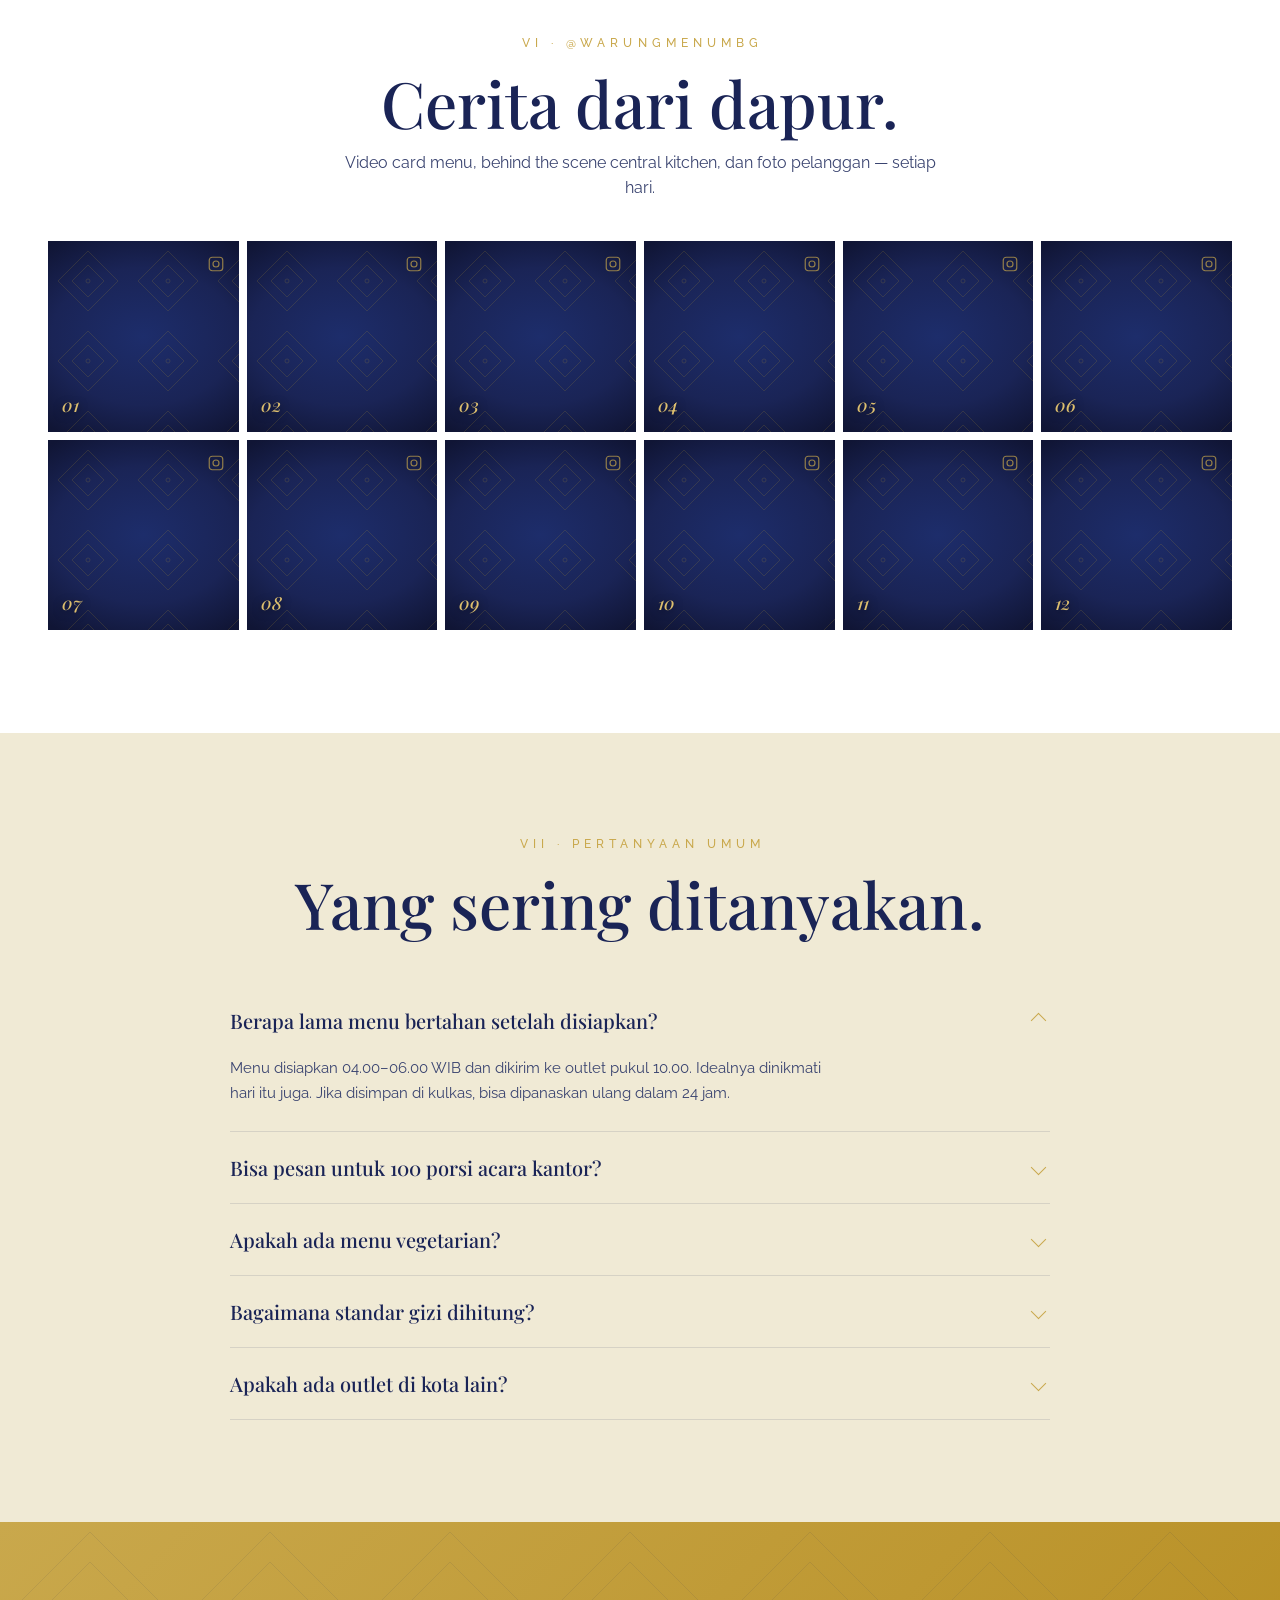
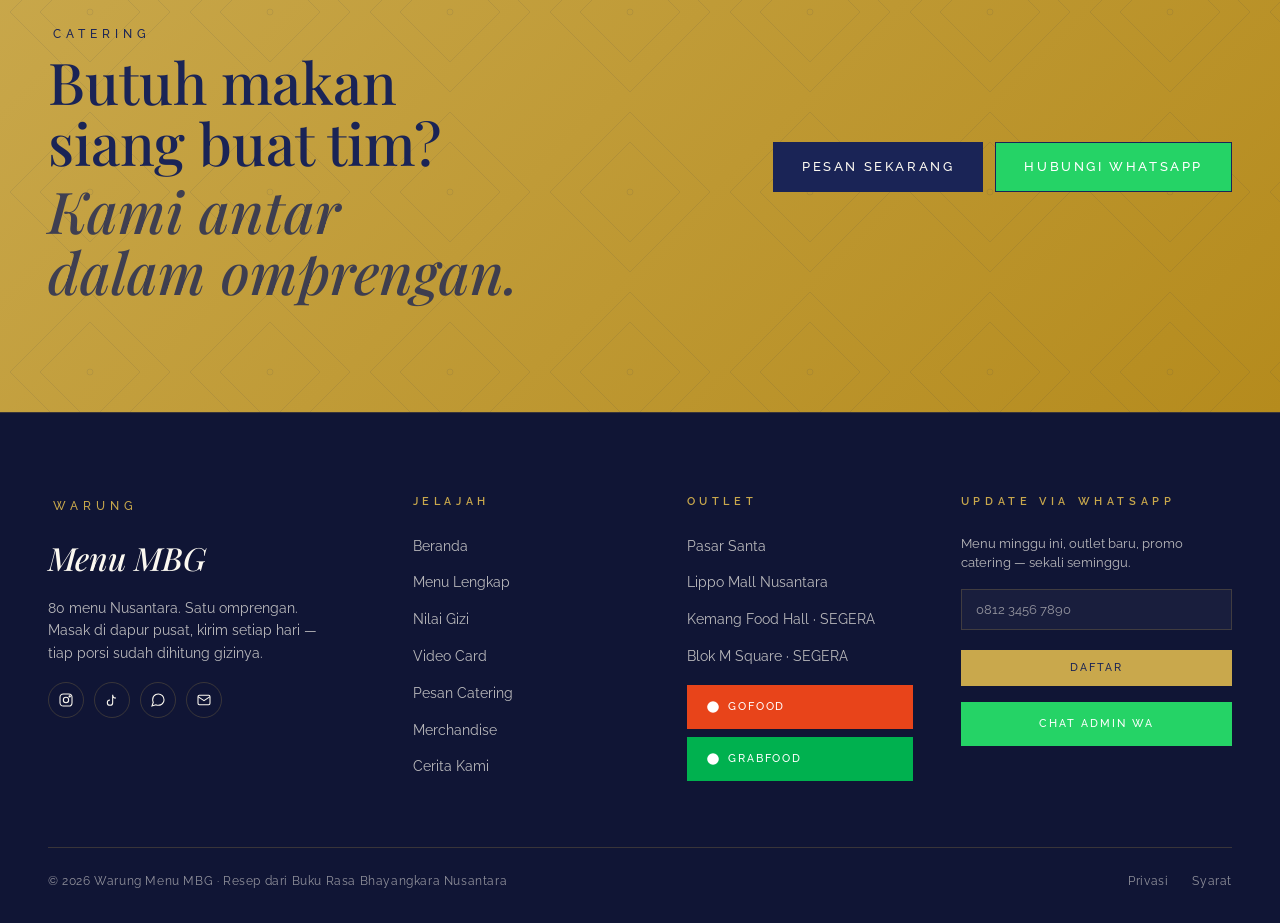
==== commit 4f16bb4f: "gas" ====
--- a/index.html
+++ b/index.html
@@ -35,26 +35,6 @@
   background-size: 140px 140px;
   mix-blend-mode: screen;
 }
-.hero__tray {
-  position: absolute;
-  right: -10%;
-  top: 50%;
-  transform: translateY(-50%);
-  width: 62%;
-  max-width: 820px;
-  aspect-ratio: 1/1;
-  opacity: 0.9;
-  transition: transform 0.3s ease-out;
-}
-.hero__tray::before {
-  content: '';
-  position: absolute; inset: 0;
-  border-radius: 50%;
-  background:
-    radial-gradient(ellipse 60% 60% at 50% 50%, rgba(200, 162, 39, 0.25) 0%, transparent 60%);
-}
-.hero__tray svg { width: 100%; height: 100%; overflow: visible; }
-
 .hero__inner {
   position: relative; z-index: 2;
   display: grid; gap: 32px;
@@ -201,7 +181,11 @@
   display: flex; gap: 56px;
   animation: marqueeScroll 45s linear infinite;
   width: max-content;
-}
+  animation-play-state: running;
+}
+.marquee:hover .marquee__track,
+.marquee:focus-within .marquee__track { animation-play-state: paused; }
+@media (prefers-reduced-motion: reduce) { .marquee__track { animation: none; } }
 .marquee__track span {
   font-family: var(--font-serif); font-style: italic;
   font-size: 28px;
@@ -211,6 +195,15 @@
 .marquee__track span::after {
   content: '·'; margin-left: 56px; color: var(--gold);
 }
+.marquee__item {
+  font-family: var(--font-serif); font-style: italic;
+  font-size: 28px; color: var(--gold);
+  white-space: nowrap;
+  transition: opacity 0.2s ease, color 0.2s ease;
+}
+.marquee__item:hover,
+.marquee__item:focus-visible { opacity: 0.7; color: var(--gold-light); outline: none; }
+.marquee__sep { color: var(--gold); font-size: 28px; font-family: var(--font-serif); opacity: 0.6; }
 @keyframes marqueeScroll {
   from { transform: translateX(0); }
   to { transform: translateX(-50%); }
@@ -470,60 +463,14 @@
 </head>
 <body data-screen-label="Home">
 
+<a href="#main" class="skip-link" data-id="Lompat ke konten utama" data-en="Skip to main content">Lompat ke konten utama</a>
+
 <div id="nav-slot"></div>
 
+<main id="main" tabindex="-1">
 <!-- ══════════════ HERO ══════════════ -->
 <section class="hero" data-screen-label="Hero">
   <div class="hero__bg"></div>
-  <div class="hero__tray" id="heroTray">
-    <svg viewBox="0 0 600 600" aria-hidden="true">
-      <!-- Outer tray rim -->
-      <defs>
-        <radialGradient id="trayG" cx="50%" cy="45%" r="55%">
-          <stop offset="0%" stop-color="#1a2960" />
-          <stop offset="70%" stop-color="#0d1b3d" />
-          <stop offset="100%" stop-color="#081430" />
-        </radialGradient>
-        <radialGradient id="rimG">
-          <stop offset="0%" stop-color="#e0bf55" stop-opacity="0.9"/>
-          <stop offset="100%" stop-color="#C8A227" stop-opacity="0.4"/>
-        </radialGradient>
-      </defs>
-      <circle cx="300" cy="300" r="280" fill="url(#trayG)" stroke="url(#rimG)" stroke-width="3"/>
-      <circle cx="300" cy="300" r="260" fill="none" stroke="#C8A227" stroke-width="0.5" opacity="0.4"/>
-      <circle cx="300" cy="300" r="245" fill="none" stroke="#C8A227" stroke-width="0.3" opacity="0.3" stroke-dasharray="2 4"/>
-      <!-- Compartments of omprengan -->
-      <g stroke="#C8A227" stroke-width="1" fill="none" opacity="0.55">
-        <circle cx="300" cy="180" r="72"/>
-        <circle cx="200" cy="340" r="68"/>
-        <circle cx="400" cy="340" r="68"/>
-        <circle cx="300" cy="440" r="56"/>
-      </g>
-      <!-- Food hints -->
-      <g opacity="0.85">
-        <!-- rice mound -->
-        <circle cx="300" cy="180" r="60" fill="#f4ecd8" opacity="0.92"/>
-        <circle cx="300" cy="180" r="52" fill="#eae3cd" opacity="0.6"/>
-        <!-- chicken rendang -->
-        <ellipse cx="200" cy="340" rx="58" ry="40" fill="#8b4a1d" opacity="0.92"/>
-        <ellipse cx="200" cy="335" rx="42" ry="26" fill="#a85a24" opacity="0.75"/>
-        <!-- sayur -->
-        <circle cx="400" cy="340" r="58" fill="#3d5b2b" opacity="0.9"/>
-        <circle cx="395" cy="335" r="10" fill="#6b8e4a"/>
-        <circle cx="410" cy="348" r="8" fill="#6b8e4a"/>
-        <circle cx="388" cy="352" r="7" fill="#f4ecd8" opacity="0.6"/>
-        <!-- fruit -->
-        <circle cx="300" cy="440" r="48" fill="#d89a4a" opacity="0.92"/>
-        <ellipse cx="295" cy="438" rx="32" ry="20" fill="#e8b068" opacity="0.7"/>
-      </g>
-      <!-- Diamond center mark -->
-      <g transform="translate(300 300)" opacity="0.45">
-        <path d="M 0 -18 L 18 0 L 0 18 L -18 0 Z" fill="none" stroke="#C8A227" stroke-width="1.2"/>
-        <circle r="2" fill="#C8A227"/>
-      </g>
-    </svg>
-  </div>
-
   <div class="container hero__inner">
     <div class="hero__num reveal">Est. 2025 · Jakarta</div>
     <h1 class="hero__h1 reveal" data-id-h1="true">
@@ -538,18 +485,6 @@
     </div>
   </div>
 
-  <div class="hero__scroll" data-id="Gulir" data-en="Scroll">Gulir</div>
-</section>
-
-<!-- ══════════════ NUMBER STRIP ══════════════ -->
-<section class="numstrip" data-screen-label="Numbers">
-  <div class="container">
-    <div class="numstrip__grid">
-      <div class="numstrip__cell"><div class="numstrip__n">80</div><div class="numstrip__l" data-id="Menu Nusantara" data-en="Nusantara Menus">Menu Nusantara</div></div>
-      <div class="numstrip__cell"><div class="numstrip__n">2</div><div class="numstrip__l" data-id="Outlet di Jakarta" data-en="Jakarta Outlets">Outlet di Jakarta</div></div>
-      <div class="numstrip__cell"><div class="numstrip__n">200+</div><div class="numstrip__l" data-id="Porsi per Hari" data-en="Portions Per Day">Porsi per Hari</div></div>
-    </div>
-  </div>
 </section>
 
 <!-- ══════════════ FEATURED MENU ══════════════ -->
@@ -577,55 +512,6 @@
   <div class="marquee__track" id="marqueeTrack"></div>
 </div>
 
-<!-- ══════════════ MAP ══════════════ -->
-<section class="section mapsec" data-screen-label="Map">
-  <div class="container">
-    <div class="mapsec__grid">
-      <div class="mapsec__map reveal">
-        <svg viewBox="0 0 800 360" xmlns="http://www.w3.org/2000/svg">
-          <!-- Stylized Indonesia archipelago (schematic) -->
-          <defs>
-            <pattern id="dots" x="0" y="0" width="8" height="8" patternUnits="userSpaceOnUse">
-              <circle cx="1" cy="1" r="0.6" fill="#1B2753" opacity="0.25"/>
-            </pattern>
-          </defs>
-          <!-- Sumatera -->
-          <path d="M40 90 Q 90 70 140 90 L 180 150 Q 170 190 140 210 Q 100 240 70 220 Q 40 190 45 140 Z" fill="url(#dots)" stroke="#1B2753" stroke-width="0.8" opacity="0.6"/>
-          <!-- Java -->
-          <path d="M200 220 Q 260 205 340 215 L 380 220 Q 370 245 340 250 Q 280 255 220 245 Z" fill="url(#dots)" stroke="#1B2753" stroke-width="0.8" opacity="0.6"/>
-          <!-- Bali-NTT -->
-          <ellipse cx="410" cy="240" rx="10" ry="5" fill="url(#dots)" stroke="#1B2753" stroke-width="0.6"/>
-          <ellipse cx="440" cy="245" rx="16" ry="6" fill="url(#dots)" stroke="#1B2753" stroke-width="0.6"/>
-          <ellipse cx="480" cy="250" rx="24" ry="7" fill="url(#dots)" stroke="#1B2753" stroke-width="0.6"/>
-          <!-- Kalimantan -->
-          <path d="M290 100 Q 360 90 400 110 Q 420 150 400 190 Q 360 210 310 200 Q 270 170 280 130 Z" fill="url(#dots)" stroke="#1B2753" stroke-width="0.8" opacity="0.6"/>
-          <!-- Sulawesi -->
-          <path d="M460 120 Q 500 110 510 140 L 500 170 Q 520 180 530 210 Q 525 230 510 225 Q 490 210 485 185 Q 470 175 465 150 Z" fill="url(#dots)" stroke="#1B2753" stroke-width="0.8" opacity="0.6"/>
-          <!-- Maluku -->
-          <circle cx="590" cy="170" r="10" fill="url(#dots)" stroke="#1B2753" stroke-width="0.6"/>
-          <circle cx="610" cy="200" r="8" fill="url(#dots)" stroke="#1B2753" stroke-width="0.6"/>
-          <!-- Papua -->
-          <path d="M640 140 Q 720 130 760 160 Q 770 200 740 230 Q 690 240 650 220 Q 630 190 640 160 Z" fill="url(#dots)" stroke="#1B2753" stroke-width="0.8" opacity="0.6"/>
-
-          <!-- Pins for region origins -->
-          <g class="mapsec__dots" id="mapDots"></g>
-
-          <!-- Legend -->
-          <text x="40" y="340" font-family="Raleway" font-size="10" fill="#6a7190" letter-spacing="4">80 MENU · 22 PROVINSI</text>
-        </svg>
-      </div>
-      <div class="reveal">
-        <div class="eyebrow" data-id="II · Sebaran Asal" data-en="II · Origin Spread">II · Sebaran Asal</div>
-        <h2 class="h-xl" style="margin: 16px 0 22px" data-id="Dari Aceh sampai Papua." data-en="From Aceh to Papua.">Dari Aceh sampai Papua.</h2>
-        <p class="lede" style="margin-bottom: 32px" data-id="Delapan puluh resep dari dua puluh dua provinsi — dikurasi dari Buku Rasa Bhayangkara Nusantara, dimasak ulang dengan standar gizi warung modern." data-en="Eighty recipes from twenty-two provinces — curated from Buku Rasa Bhayangkara Nusantara, recooked to modern nutritional standards.">
-          Delapan puluh resep dari dua puluh dua provinsi — dikurasi dari Buku Rasa Bhayangkara Nusantara, dimasak ulang dengan standar gizi warung modern.
-        </p>
-        <div class="mapsec__list" id="mapList"></div>
-      </div>
-    </div>
-  </div>
-</section>
-
 <!-- ══════════════ PROCESS ══════════════ -->
 <section class="section process" data-screen-label="Process">
   <div class="container">
@@ -745,6 +631,8 @@
     </div>
   </div>
 </section>
+
+</main>
 
 <div id="footer-slot"></div>
 
@@ -763,9 +651,13 @@
     el.className = 'mcard reveal';
     el.innerHTML = `
       <div class="menu-photo">
-        <div class="menu-photo__ornament"></div>
+        <img class="menu-photo__img lazy"
+             src="${m.image_file || 'assets/images/menu-' + m.no.padStart(2,'0') + '.jpg'}"
+             alt="${m.name_id}"
+             loading="lazy" decoding="async"
+             width="400" height="300">
+        <div class="menu-photo__overlay"></div>
         <div class="menu-photo__num">${m.no}</div>
-        <div class="menu-photo__name">${m.name_id}</div>
       </div>
       <div class="mcard__body">
         <div class="mcard__origin">${(m.province||'').toUpperCase()}</div>
@@ -790,50 +682,17 @@
   seq.forEach(r => {
     const a = document.createElement('a');
     a.href = 'menu.html?region=' + encodeURIComponent(r);
-    a.style.cssText = 'font-family:var(--font-serif);font-style:italic;font-size:28px;color:var(--gold);white-space:nowrap;text-decoration:none;transition:opacity .2s';
+    a.className = 'marquee__item';
     a.textContent = r;
-    a.addEventListener('mouseenter', () => a.style.opacity = '0.6');
-    a.addEventListener('mouseleave', () => a.style.opacity = '1');
     mt.appendChild(a);
     const sep = document.createElement('span');
+    sep.className = 'marquee__sep';
     sep.textContent = '·';
-    sep.style.cssText = 'color:var(--gold);font-size:28px;font-family:var(--font-serif)';
+    sep.setAttribute('aria-hidden', 'true');
     mt.appendChild(sep);
   });
 
-  // ── Map dots + list ──
-  const pins = [
-    { x: 110, y: 130, label: 'Sumatera', count: 12 },
-    { x: 270, y: 235, label: 'Jawa', count: 28 },
-    { x: 410, y: 240, label: 'Bali', count: 5 },
-    { x: 360, y: 150, label: 'Kalimantan', count: 8 },
-    { x: 490, y: 170, label: 'Sulawesi', count: 11 },
-    { x: 600, y: 180, label: 'Maluku', count: 6 },
-    { x: 720, y: 185, label: 'Papua', count: 6 },
-    { x: 480, y: 260, label: 'NTT', count: 4 }
-  ];
-  const mapDots = document.getElementById('mapDots');
-  pins.forEach(p => {
-    const g = document.createElementNS('http://www.w3.org/2000/svg', 'g');
-    g.setAttribute('class', 'mapsec__pin');
-    g.setAttribute('transform', `translate(${p.x} ${p.y})`);
-    g.innerHTML = `
-      <circle class="outer" r="10" fill="#C8A227" opacity="0.18"/>
-      <circle r="4" fill="#C8A227"/>
-      <circle r="2" fill="#1B2753"/>
-      <text x="8" y="-6" font-family="Raleway" font-size="11" fill="#1B2753" font-weight="600">${p.label}</text>
-      <text x="8" y="6" font-family="Cormorant Garamond" font-style="italic" font-size="12" fill="#C8A227">${p.count} menu</text>`;
-    mapDots.appendChild(g);
-  });
-  const mapList = document.getElementById('mapList');
-  pins.slice(0, 4).forEach(p => {
-    const row = document.createElement('div');
-    row.className = 'mapsec__row';
-    row.innerHTML = `<div><strong>${p.label}</strong><br/><small>${p.count} menu tercatat</small></div><div class="count">${String(p.count).padStart(2, '0')}</div>`;
-    mapList.appendChild(row);
-  });
-
-  // ── Outlets ──
+// ── Outlets ──
   const og = document.getElementById('outletsGrid');
   window.MBG_OUTLETS.filter(o => o.status === 'active').forEach(o => {
     const c = document.createElement('div');
@@ -893,39 +752,18 @@
   ];
   const faqWrap = document.getElementById('faqWrap');
   faqs.forEach((f, i) => {
-    const item = document.createElement('div');
-    item.className = 'faq__item';
+    const item = document.createElement('details');
+    item.className = 'faq-item';
+    if (i === 0) item.open = true;
     item.innerHTML = `
-      <button class="faq__q">
+      <summary>
         <span data-id="${f.q_id}" data-en="${f.q_en}">${f.q_id}</span>
-        <svg width="16" height="16" viewBox="0 0 16 16" fill="none" stroke="currentColor" stroke-width="1.6"><path d="M8 2v12M2 8h12"/></svg>
-      </button>
-      <div class="faq__a"><span data-id="${f.a_id}" data-en="${f.a_en}">${f.a_id}</span></div>`;
-    item.querySelector('.faq__q').addEventListener('click', () => item.classList.toggle('is-open'));
+      </summary>
+      <div class="faq-body"><span data-id="${f.a_id}" data-en="${f.a_en}">${f.a_id}</span></div>`;
     faqWrap.appendChild(item);
   });
-
-  // ── Hero parallax — disabled on touch devices ──
-  const tray = document.getElementById('heroTray');
-  const isTouchDevice = window.matchMedia('(hover: none) and (pointer: coarse)').matches;
-  if (!isTouchDevice) {
-    document.querySelector('.hero').addEventListener('mousemove', (e) => {
-      const r = e.currentTarget.getBoundingClientRect();
-      const x = (e.clientX - r.left - r.width/2) / r.width;
-      const y = (e.clientY - r.top - r.height/2) / r.height;
-      tray.style.transform = `translateY(calc(-50% + ${y * 18}px)) translateX(${x * 18}px) rotate(${x * 2}deg)`;
-    });
-  }
-  // Ken burns subtle scale
-  let t0 = performance.now();
-  const ken = () => {
-    const dt = (performance.now() - t0) / 1000;
-    tray.style.transition = 'none';
-    const s = 1 + Math.sin(dt * 0.3) * 0.015;
-    tray.style.scale = s;
-    requestAnimationFrame(ken);
-  };
-  requestAnimationFrame(ken);
+  if (window.MBG && window.MBG.enhanceDetails) window.MBG.enhanceDetails(faqWrap);
+
 
   // Dynamic WA link
   if (window.MBG_WA) {
--- a/assets/shared.css
+++ b/assets/shared.css
@@ -499,39 +499,53 @@
 /* Menu card placeholder (navy+gold ornamental) */
 .menu-photo {
   aspect-ratio: 4/3;
-  background:
-    radial-gradient(ellipse 80% 60% at 50% 40%, var(--navy-mid) 0%, var(--navy) 60%, var(--navy-deep) 100%);
+  background: var(--navy-deep);
   position: relative;
   overflow: hidden;
 }
-.menu-photo__ornament {
+/* Real food photo */
+.menu-photo__img {
   position: absolute;
   inset: 0;
-  background-image:
-    radial-gradient(circle at 50% 50%, rgba(200, 162, 39, 0.12) 0%, transparent 55%);
+  width: 100%; height: 100%;
+  object-fit: cover;
+  transition: transform 0.45s cubic-bezier(0.2, 0.8, 0.2, 1);
+  display: block;
+}
+.card2:hover .menu-photo__img { transform: scale(1.06); }
+/* Subtle gradient overlay for badges readability */
+.menu-photo__overlay {
+  position: absolute;
+  inset: 0;
+  background: linear-gradient(
+    to bottom,
+    transparent 40%,
+    rgba(10, 15, 45, 0.55) 100%
+  );
+  pointer-events: none;
+}
+/* Loading skeleton while image loads */
+.menu-photo__img.lazy:not([src]) {
+  background: linear-gradient(90deg, var(--navy-mid) 25%, var(--navy) 50%, var(--navy-mid) 75%);
+  background-size: 200% 100%;
+  animation: shimmer 1.4s infinite;
 }
 .menu-photo__num {
   position: absolute;
-  top: 16px; left: 18px;
+  top: 12px; left: 14px;
   font-family: var(--font-serif);
   font-style: italic;
-  font-size: 36px;
+  font-size: 28px;
   color: var(--gold-light);
-  font-weight: 500;
+  font-weight: 600;
   line-height: 1;
-  text-shadow: 0 2px 8px rgba(0,0,0,0.3);
-}
-.menu-photo__name {
-  position: absolute;
-  bottom: 20px; left: 20px; right: 20px;
-  color: var(--cream);
-  font-family: var(--font-serif);
-  font-style: italic;
-  font-size: 20px;
-  font-weight: 500;
-  line-height: 1.15;
-  text-shadow: 0 2px 8px rgba(0,0,0,0.4);
-}
+  text-shadow: 0 1px 6px rgba(0,0,0,0.7);
+  background: rgba(10,15,45,0.5);
+  padding: 2px 8px;
+  border-radius: 4px;
+  backdrop-filter: blur(4px);
+}
+.menu-photo__name { display: none; }
 
 /* Scroll reveal — only animates if JS adds .js-reveal to html */
 .reveal { opacity: 1; transform: none; transition: opacity 0.8s ease, transform 0.8s ease; }
@@ -1336,3 +1350,291 @@
   .fav-btn { width: 40px; height: 40px; }
   .stepper__btn { width: 48px; height: 48px; min-width: 48px; min-height: 48px; }
 }
+
+/* ═══════════════════════════════════════════════════════════════════════
+   POLISH LAYER v2 — 2026-04-24 · accessibility, reduced motion, micro-states
+   ═══════════════════════════════════════════════════════════════════════ */
+
+/* ── Screen-reader-only & skip-link ── */
+.sr-only {
+  position: absolute !important;
+  width: 1px; height: 1px;
+  padding: 0; margin: -1px; overflow: hidden;
+  clip: rect(0, 0, 0, 0); white-space: nowrap; border: 0;
+}
+.skip-link {
+  position: absolute; left: -9999px; top: 0; z-index: 9999;
+  background: var(--gold); color: var(--navy);
+  padding: 12px 20px; font-size: 12px; font-weight: 600;
+  letter-spacing: 0.18em; text-transform: uppercase;
+  border: 0;
+}
+.skip-link:focus-visible { left: 12px; top: 12px; outline: 2px solid var(--navy); }
+
+/* ── Reduced motion — blanket override ── */
+@media (prefers-reduced-motion: reduce) {
+  *, *::before, *::after {
+    animation-duration: 0.001ms !important;
+    animation-iteration-count: 1 !important;
+    transition-duration: 0.001ms !important;
+    scroll-behavior: auto !important;
+  }
+  html.js-reveal .reveal { opacity: 1 !important; transform: none !important; }
+  .hero__tray { transform: translateY(-50%) !important; }
+  .mbg-wa-fab__pulse, .back-to-top { animation: none !important; }
+}
+html.reduce-motion .marquee,
+html.reduce-motion [data-marquee],
+html.reduce-motion .hero__tray,
+html.reduce-motion .mbg-wa-fab__pulse { animation: none !important; }
+
+/* ── Marquee pause-on-hover/focus ── */
+.marquee, [data-marquee] { animation-play-state: running; }
+.marquee:hover, .marquee:focus-within,
+[data-marquee]:hover, [data-marquee]:focus-within { animation-play-state: paused; }
+
+/* ── Enhanced focus ring (layered on :focus-visible) ── */
+.btn:focus-visible,
+.chip:focus-visible,
+.nutri-badge:focus-visible,
+.stepper__btn:focus-visible,
+.theme-toggle:focus-visible,
+.lang-toggle button:focus-visible,
+.nav__burger:focus-visible,
+.nav__links a:focus-visible,
+.nav__drawer li a:focus-visible,
+.back-to-top:focus-visible,
+details summary:focus-visible {
+  box-shadow: 0 0 0 4px rgba(201, 168, 76, 0.24);
+}
+
+/* ── SVG icon system ── */
+.icon {
+  width: 1em; height: 1em;
+  display: inline-block;
+  vertical-align: -0.125em;
+  fill: none;
+  stroke: currentColor;
+  stroke-width: 1.6;
+  stroke-linecap: round;
+  stroke-linejoin: round;
+  flex-shrink: 0;
+}
+.icon--sm { font-size: 14px; }
+.icon--lg { font-size: 20px; }
+.icon--xl { font-size: 28px; }
+
+/* ── Gold-divider spacing helpers ── */
+.gold-divider--mt-16 { margin-top: 16px; }
+.gold-divider--mt-24 { margin-top: 24px; }
+.gold-divider--mt-32 { margin-top: 32px; }
+.gold-divider--mt-48 { margin-top: 48px; }
+.gold-divider--mb-16 { margin-bottom: 16px; }
+.gold-divider--mb-24 { margin-bottom: 24px; }
+.gold-divider--mb-32 { margin-bottom: 32px; }
+.gold-divider--mb-48 { margin-bottom: 48px; }
+
+/* ── FAQ details component ── */
+details.faq-item { border-bottom: 1px solid var(--rule); }
+details.faq-item > summary {
+  list-style: none;
+  cursor: pointer;
+  padding: 20px 0;
+  display: flex;
+  align-items: center;
+  justify-content: space-between;
+  gap: 16px;
+  font-family: var(--font-serif);
+  font-weight: 500;
+  font-size: clamp(17px, 1.6vw, 20px);
+  color: var(--ink);
+  min-height: 44px;
+}
+details.faq-item > summary::-webkit-details-marker { display: none; }
+details.faq-item > summary::after {
+  content: '';
+  width: 10px; height: 10px;
+  border-right: 1.6px solid var(--gold);
+  border-bottom: 1.6px solid var(--gold);
+  transform: rotate(45deg);
+  transition: transform 0.28s ease;
+  flex-shrink: 0;
+  margin-right: 6px;
+}
+details.faq-item[open] > summary::after { transform: rotate(-135deg); }
+details.faq-item > .faq-body {
+  padding: 0 0 24px;
+  color: var(--ink-soft);
+  font-size: 15px;
+  line-height: 1.7;
+  max-width: 68ch;
+  animation: faqBodyIn 0.32s ease both;
+}
+@keyframes faqBodyIn {
+  from { opacity: 0; transform: translateY(-4px); }
+  to { opacity: 1; transform: translateY(0); }
+}
+
+/* ── Empty state pattern ── */
+.empty-state {
+  padding: 56px 24px;
+  text-align: center;
+  color: var(--ink-mute);
+  max-width: 520px;
+  margin: 0 auto;
+}
+.empty-state__icon {
+  width: 56px; height: 56px;
+  margin: 0 auto 18px;
+  color: var(--gold);
+  opacity: 0.5;
+}
+.empty-state__title {
+  font-family: var(--font-serif);
+  font-style: italic;
+  font-size: 24px;
+  color: var(--ink-soft);
+  margin: 0 0 8px;
+  font-weight: 500;
+}
+.empty-state__body { font-size: 14px; max-width: 38ch; margin: 0 auto 18px; line-height: 1.6; }
+
+/* ── Form inline error / error summary ── */
+.field-error {
+  display: none;
+  margin-top: 6px;
+  font-size: 12px;
+  color: var(--red);
+  letter-spacing: 0.04em;
+  line-height: 1.4;
+}
+.is-invalid .field-error,
+[aria-invalid="true"] ~ .field-error { display: block; }
+.is-invalid input,
+.is-invalid textarea,
+.is-invalid select,
+input[aria-invalid="true"],
+textarea[aria-invalid="true"],
+select[aria-invalid="true"] {
+  border-color: var(--red) !important;
+  box-shadow: 0 0 0 3px rgba(232, 68, 26, 0.14);
+}
+.form-error-summary {
+  padding: 14px 18px;
+  background: rgba(232, 68, 26, 0.08);
+  border-left: 3px solid var(--red);
+  color: var(--red);
+  font-size: 14px;
+  margin: 16px 0;
+  display: none;
+}
+.form-error-summary.is-visible { display: block; }
+.form-error-summary strong { display: block; margin-bottom: 6px; font-weight: 600; letter-spacing: 0.04em; }
+.form-error-summary ul { margin: 0; padding-left: 20px; }
+.form-error-summary a { color: var(--red); text-decoration: underline; }
+
+/* ── Province tag upgrade (AA contrast) ── */
+.province-tag {
+  display: inline-flex;
+  align-items: center;
+  gap: 6px;
+  padding: 4px 10px;
+  background: rgba(10, 15, 36, 0.92);
+  color: var(--gold-light);
+  font-size: 10px;
+  letter-spacing: 0.24em;
+  text-transform: uppercase;
+  font-weight: 600;
+  border: 1px solid var(--gold-hair);
+  backdrop-filter: blur(3px);
+}
+
+/* ── Fav-btn SVG heart fill-on-active ── */
+.fav-btn svg { stroke: currentColor; stroke-width: 1.8; fill: none; }
+.fav-btn.is-fav svg { fill: currentColor; }
+
+/* ── Disabled state utility ── */
+.is-disabled,
+[aria-disabled="true"] {
+  opacity: 0.55;
+  cursor: not-allowed !important;
+  pointer-events: none;
+}
+
+/* ── Numeric display helpers ── */
+.mono-num--lg { font-size: clamp(34px, 4vw, 56px); line-height: 1; }
+.mono-num--xl { font-size: clamp(48px, 6vw, 88px); line-height: 1; }
+
+/* ── Smooth scrolling globally ── */
+html { scroll-behavior: smooth; }
+@media (prefers-reduced-motion: reduce) { html { scroll-behavior: auto; } }
+
+/* ── Card hover polish ── */
+.card-hover { transition: transform 0.25s ease, box-shadow 0.25s ease, border-color 0.25s; }
+.card-hover:hover { transform: translateY(-3px); box-shadow: 0 12px 32px rgba(0,0,0,0.12); }
+[data-theme="dark"] .card-hover:hover { box-shadow: 0 12px 32px rgba(0,0,0,0.35); }
+
+/* ── Table sort affordance ── */
+th.sortable {
+  cursor: pointer;
+  user-select: none;
+  position: relative;
+  padding-right: 26px !important;
+}
+th.sortable::after {
+  content: '⇅';
+  position: absolute;
+  right: 8px; top: 50%;
+  transform: translateY(-50%);
+  opacity: 0.4;
+  font-size: 11px;
+}
+th.sortable.is-asc::after { content: '↑'; opacity: 1; color: var(--gold); }
+th.sortable.is-desc::after { content: '↓'; opacity: 1; color: var(--gold); }
+th.sortable:focus-visible { outline: 2px solid var(--gold); outline-offset: -2px; }
+
+/* ── Modal fade-in polish ── */
+.modal-backdrop.is-open { animation: modalFadeIn 0.26s ease both; }
+@keyframes modalFadeIn { from { opacity: 0; } to { opacity: 1; } }
+
+/* ── Breadcrumb semantic spacing ── */
+.breadcrumb { padding-top: 94px; }
+.breadcrumb__sep { user-select: none; }
+
+/* ── Outlet status dot — stronger contrast ── */
+.oc__dot { box-shadow: 0 0 0 3px rgba(201, 168, 76, 0.22); }
+[data-theme="dark"] .oc__dot { box-shadow: 0 0 0 3px rgba(201, 168, 76, 0.3); }
+
+/* ── Mega-preview hover/focus parity (replaces inline onmouseover) ── */
+.mega-preview__item {
+  display: flex;
+  align-items: center;
+  gap: 10px;
+  padding: 10px 12px;
+  border-bottom: 1px solid var(--gold-hair);
+  color: var(--cream-soft);
+  font-size: 13px;
+  transition: color 0.18s, transform 0.18s, background 0.18s;
+  border-radius: 2px;
+}
+.mega-preview__item:last-child { border-bottom: 0; }
+.mega-preview__item:hover,
+.mega-preview__item:focus-visible {
+  color: var(--gold-light);
+  background: rgba(201,168,76,0.08);
+  outline: none;
+}
+.mega-preview__num {
+  font-family: var(--font-serif);
+  font-style: italic;
+  color: var(--gold);
+  font-size: 15px;
+  min-width: 22px;
+}
+.mega-preview__loading {
+  color: var(--cream-mute);
+  font-size: 13px;
+  line-height: 1.6;
+  font-style: italic;
+  padding: 4px 0;
+}
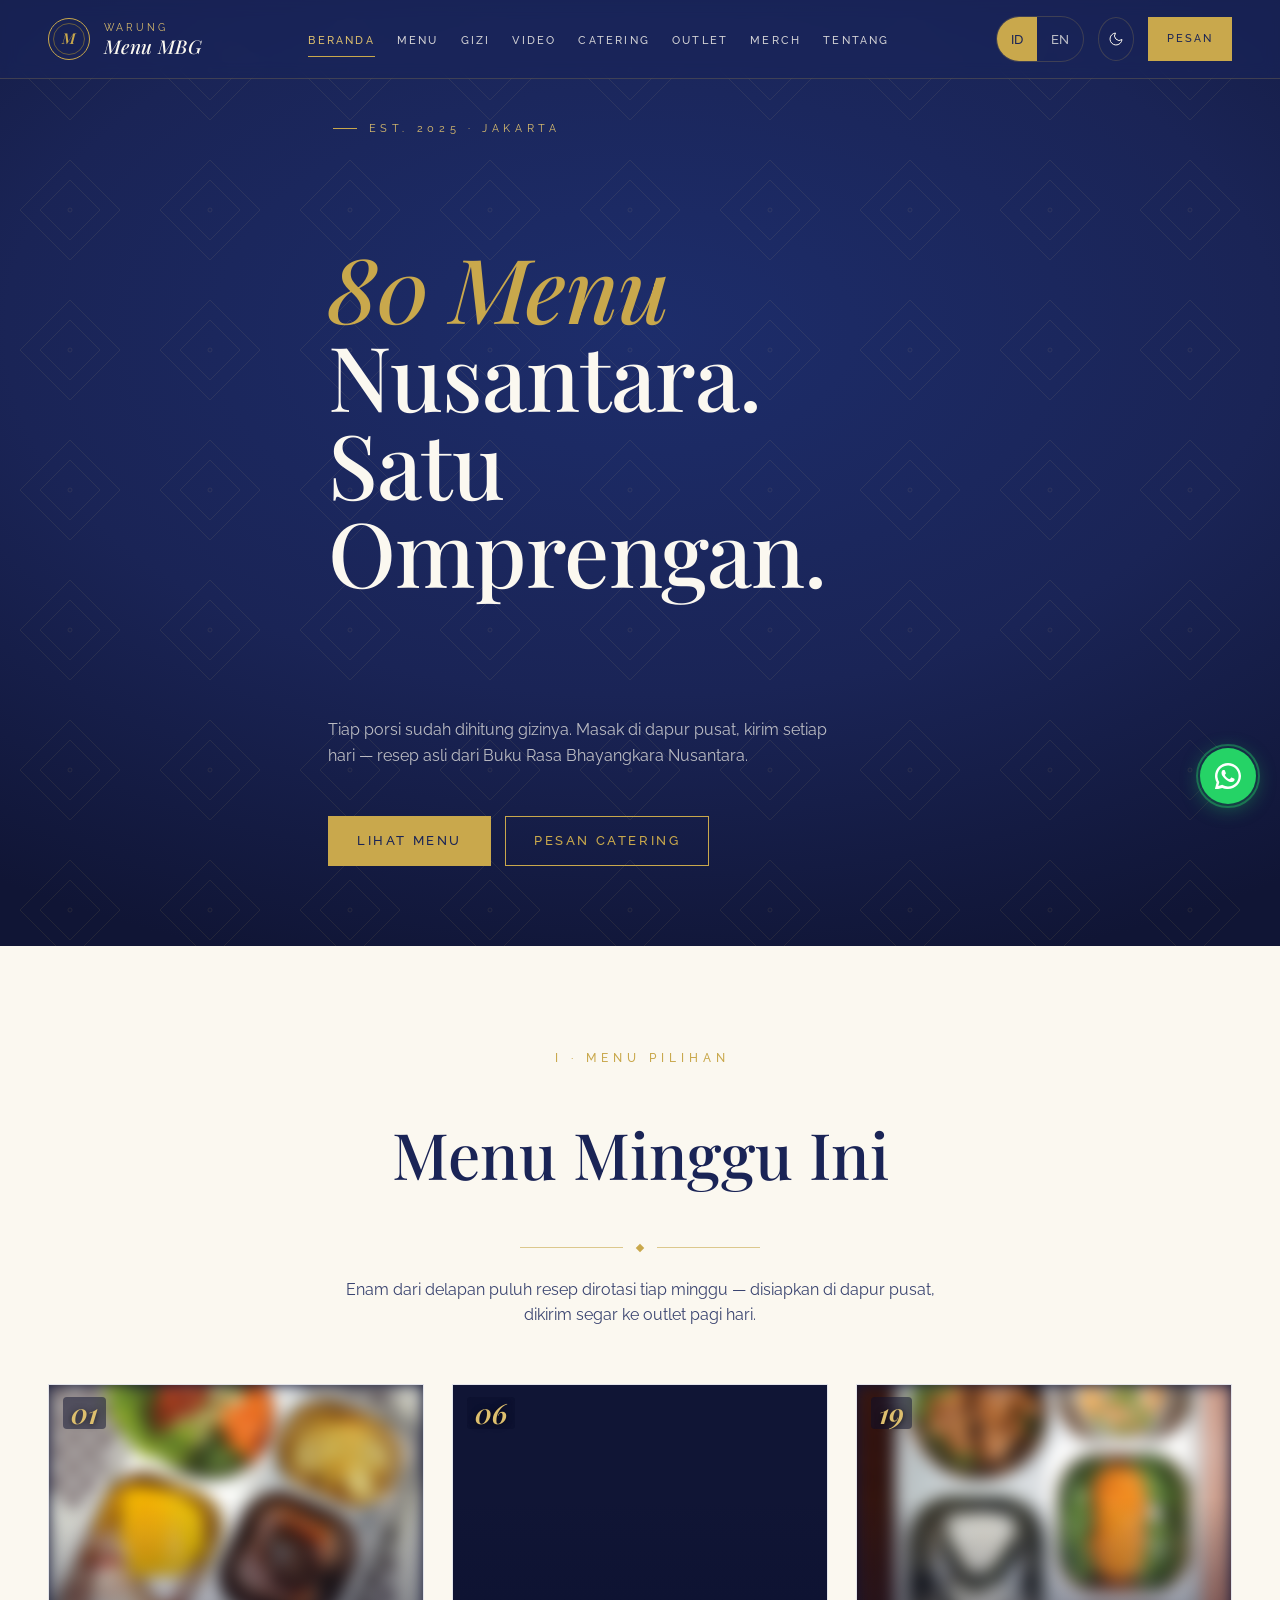
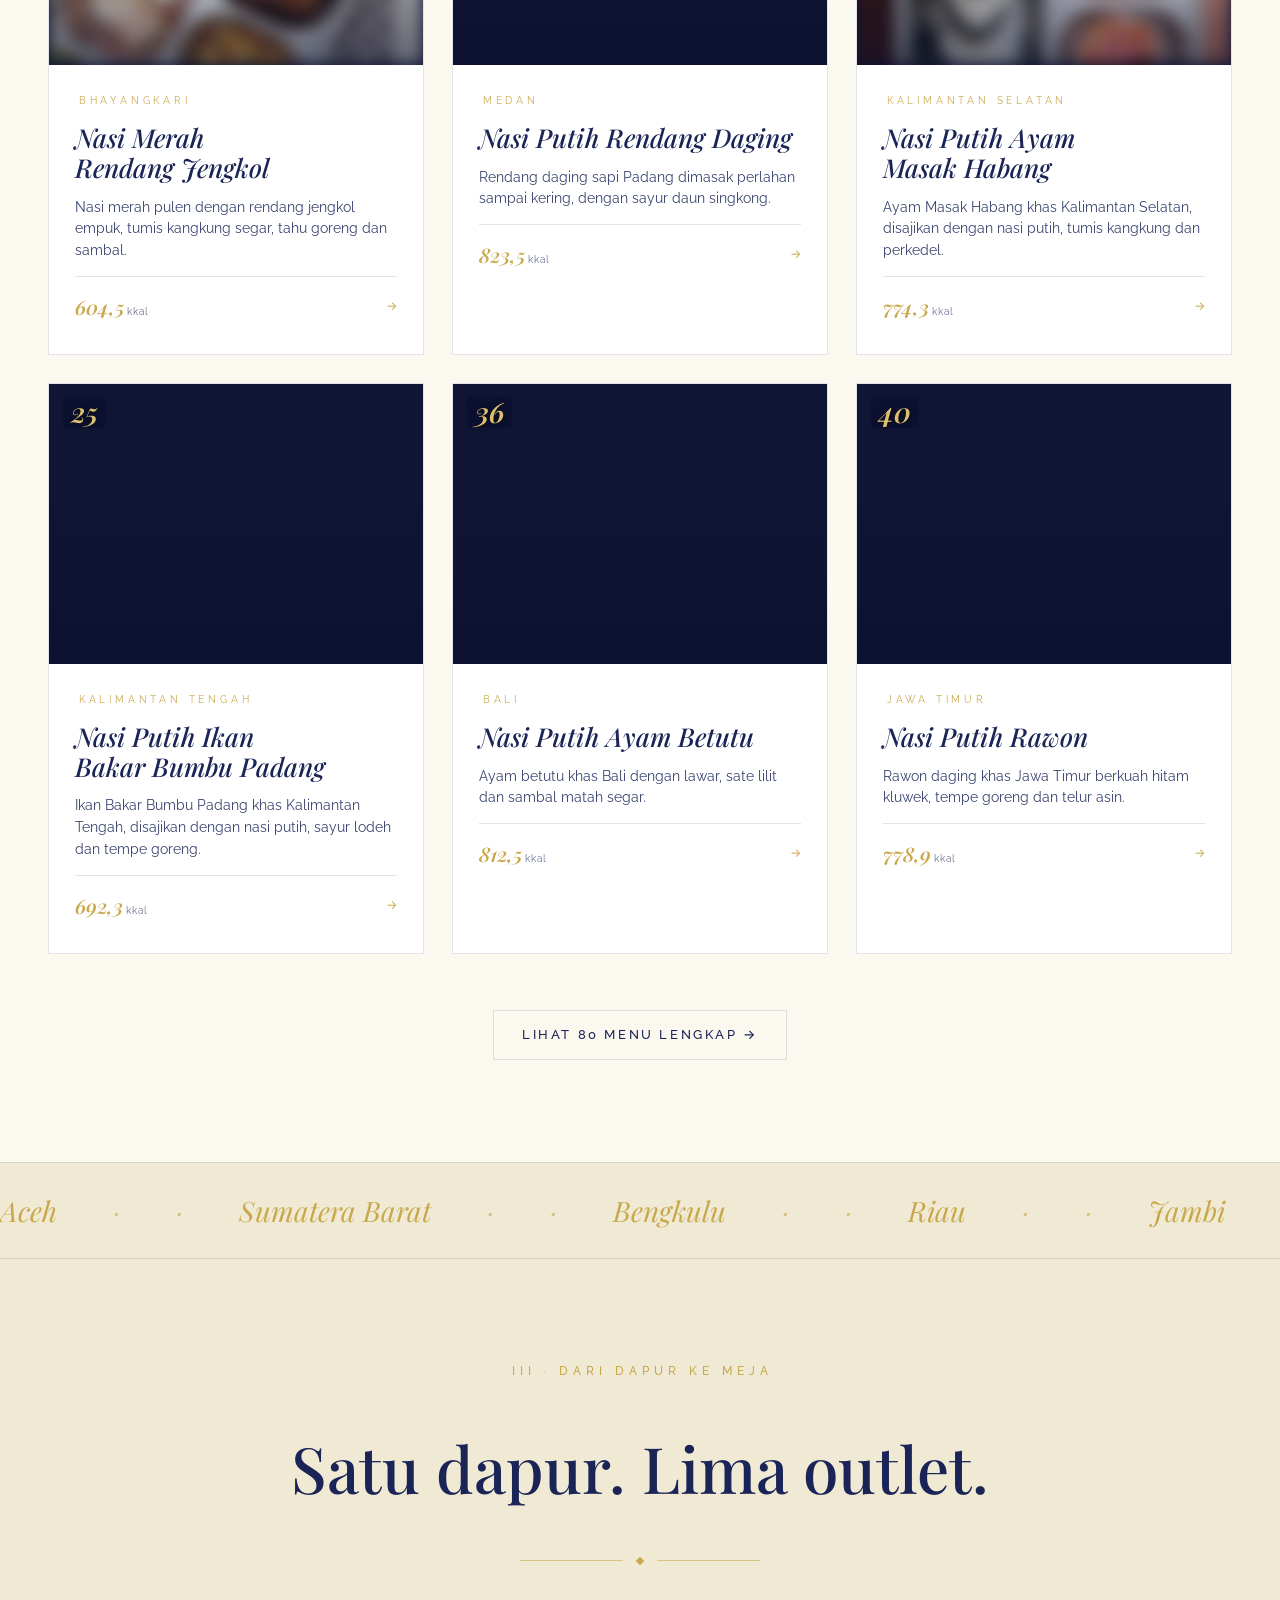
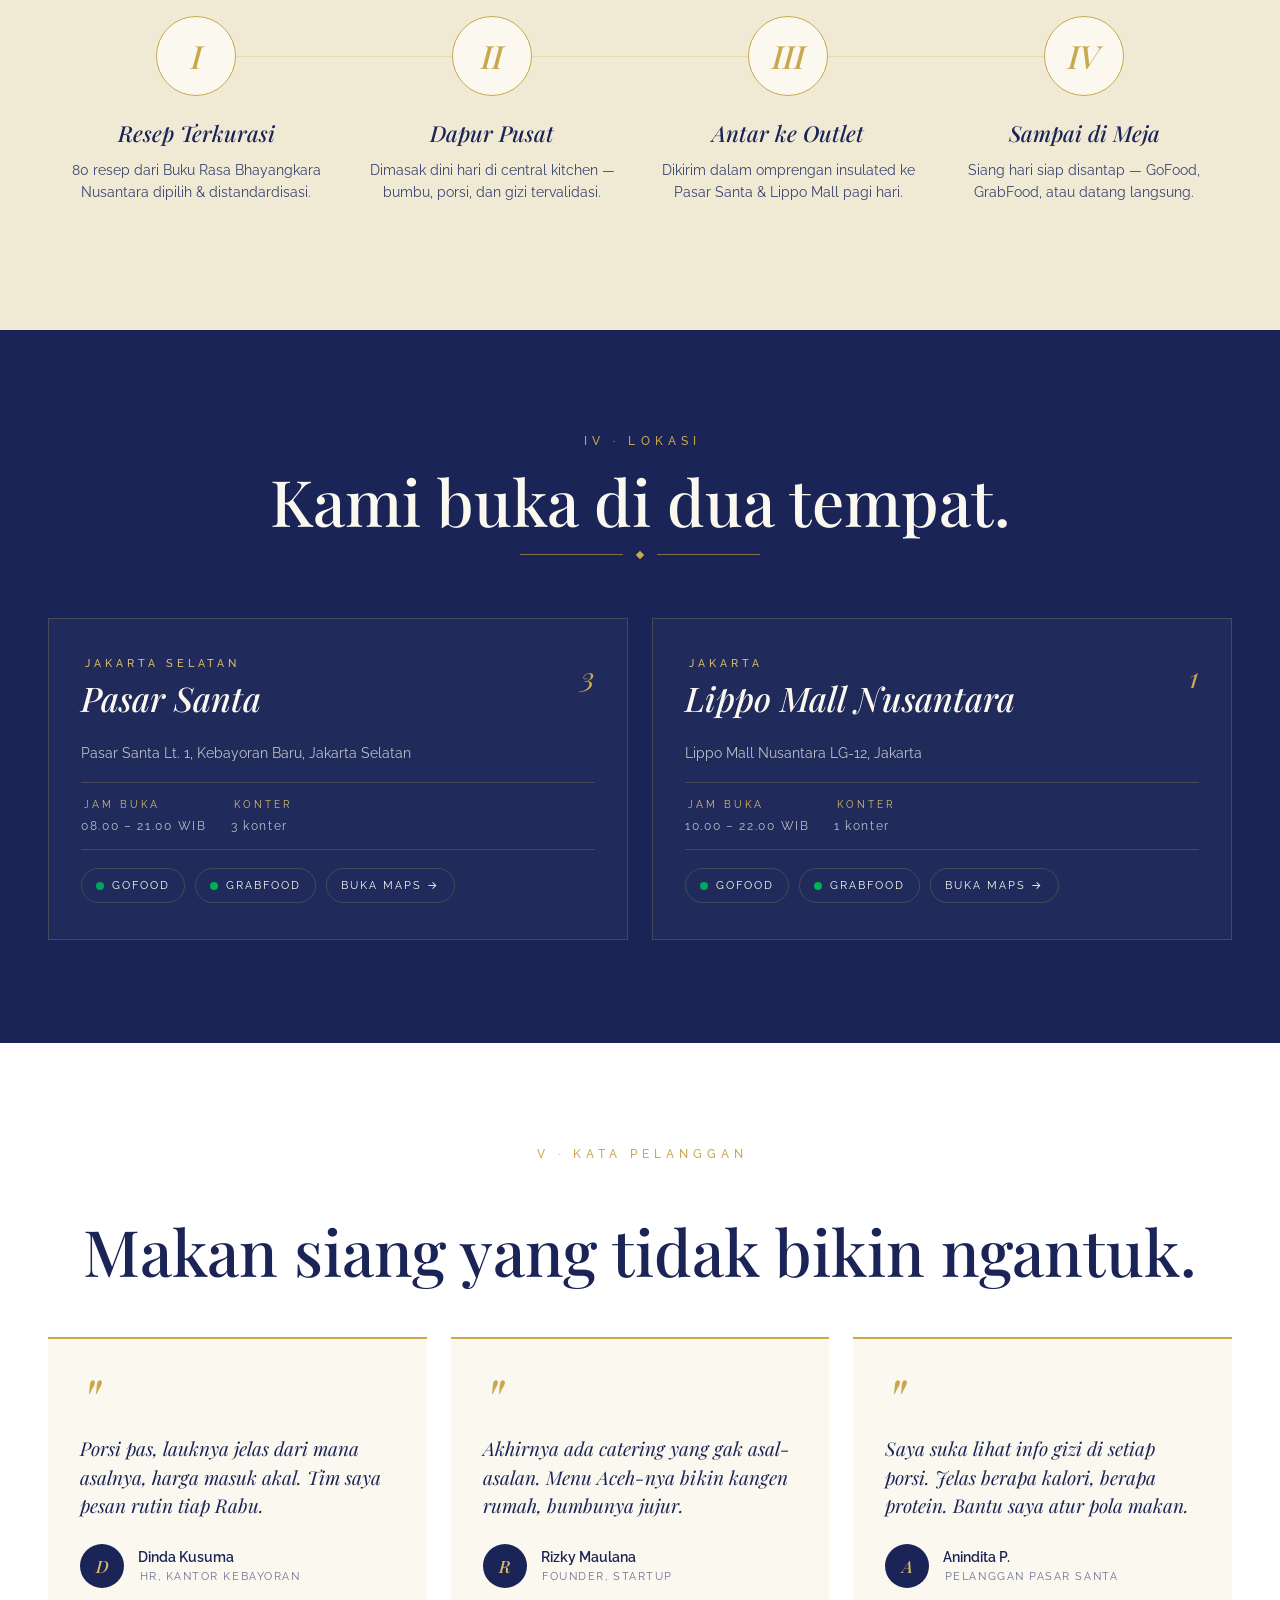
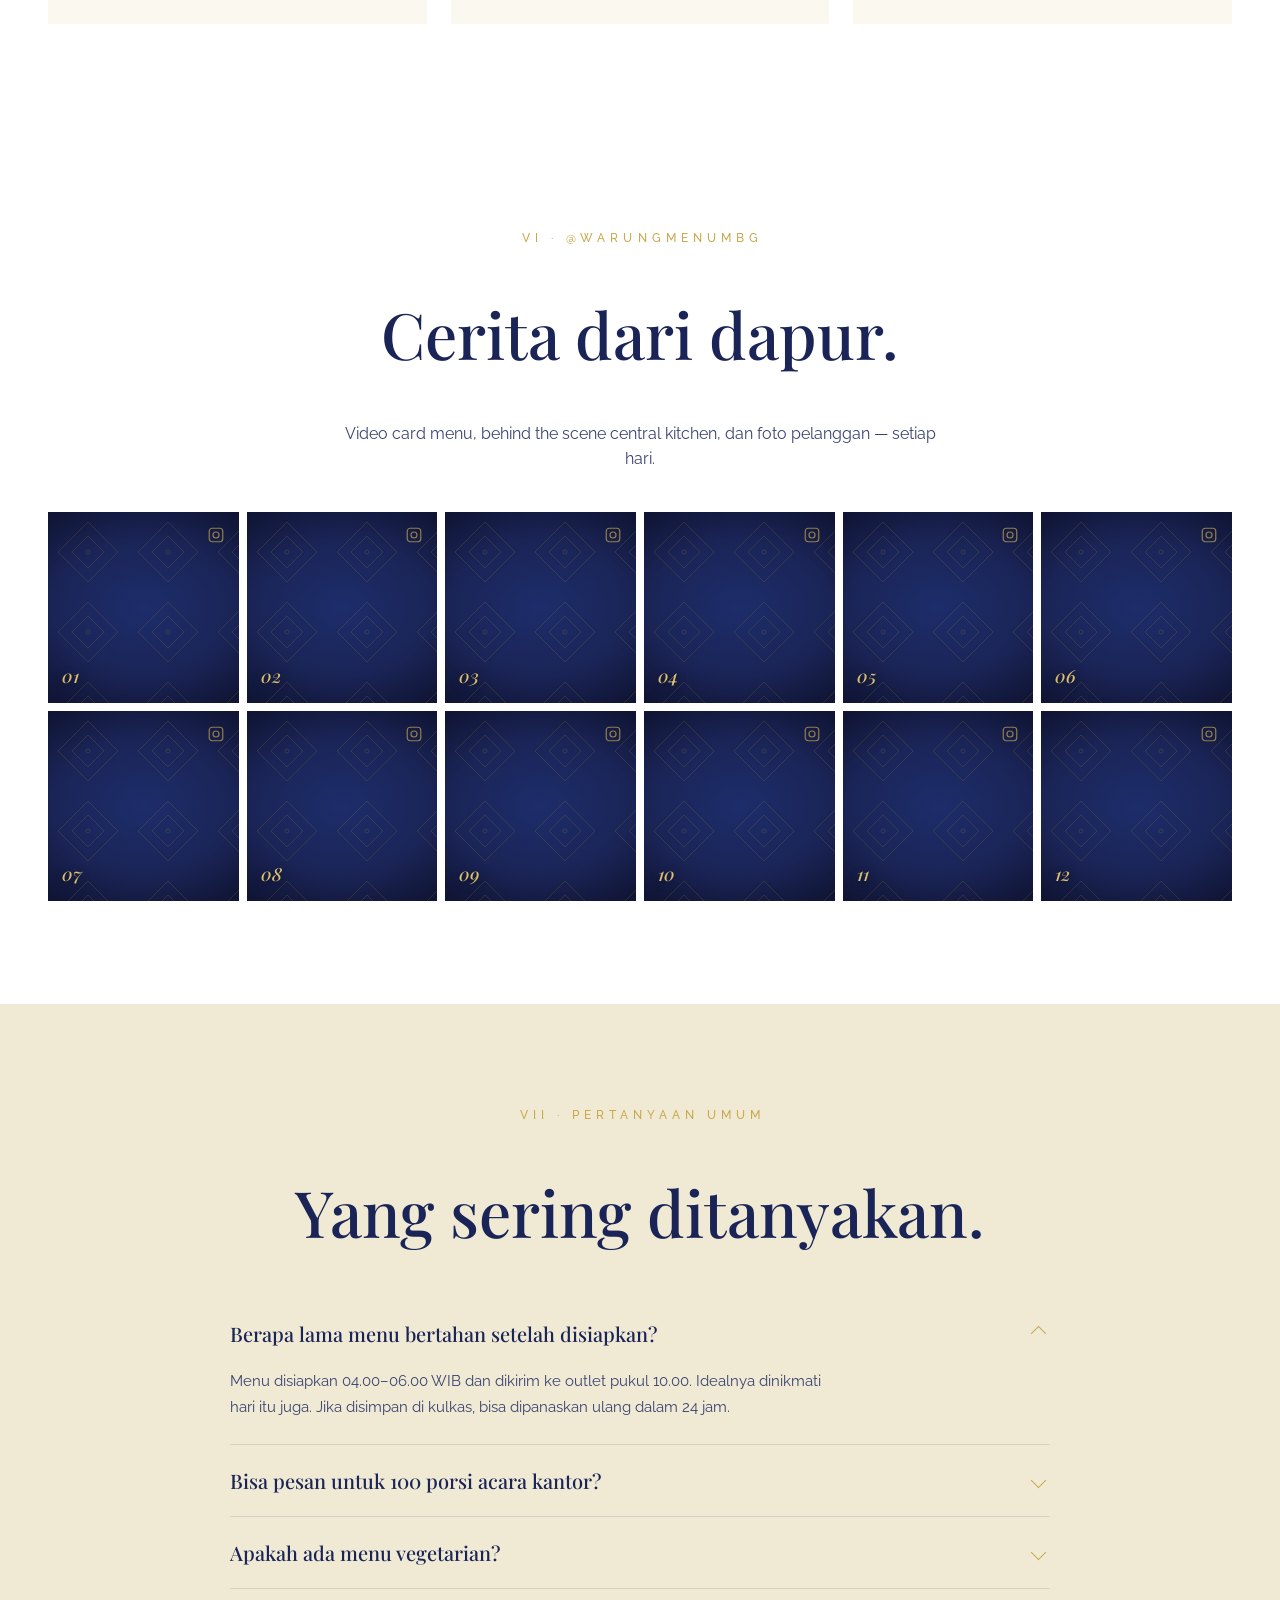
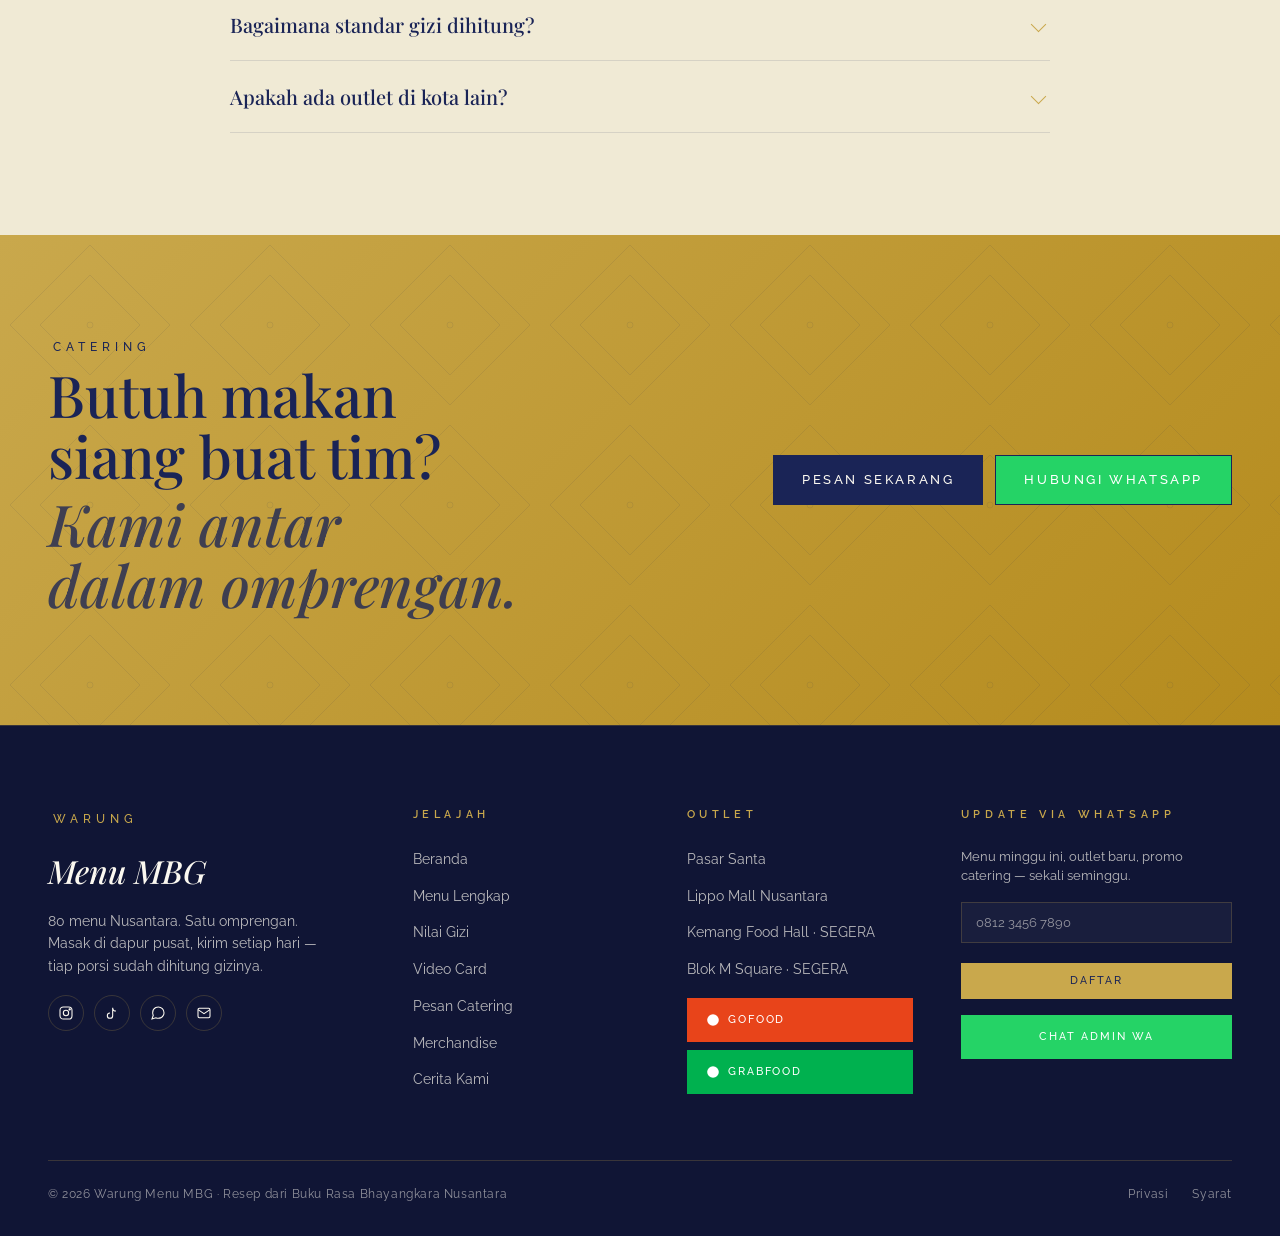
==== commit 85019e43: "gas" ====
--- a/index.html
+++ b/index.html
@@ -492,7 +492,7 @@
   <div class="container">
     <div class="feat__head reveal">
       <div class="eyebrow" data-id="I · Menu Pilihan" data-en="I · Featured Menu">I · Menu Pilihan</div>
-      <h2 class="h-xl" style="margin:16px 0 14px" data-id="Menu Minggu Ini" data-en="This Week's Menu">Menu Minggu Ini</h2>
+      <h2 class="h-xl section-heading" data-id="Menu Minggu Ini" data-en="This Week's Menu">Menu Minggu Ini</h2>
       <div class="gold-divider gold-divider--center"><span class="dot"></span></div>
       <p class="lede" style="margin: 22px auto 0" data-id="Enam dari delapan puluh resep dirotasi tiap minggu — disiapkan di dapur pusat, dikirim segar ke outlet pagi hari." data-en="Six of eighty recipes rotate weekly — prepared in our central kitchen, delivered fresh to outlets each morning.">
         Enam dari delapan puluh resep dirotasi tiap minggu — disiapkan di dapur pusat, dikirim segar ke outlet pagi hari.
@@ -508,16 +508,16 @@
 </section>
 
 <!-- ══════════════ MARQUEE REGIONS ══════════════ -->
-<div class="marquee" aria-hidden="true">
+<section class="marquee" aria-label="Daftar provinsi Nusantara" data-id-label="Daftar provinsi Nusantara" data-en-label="Nusantara provinces list">
   <div class="marquee__track" id="marqueeTrack"></div>
-</div>
+</section>
 
 <!-- ══════════════ PROCESS ══════════════ -->
 <section class="section process" data-screen-label="Process">
   <div class="container">
     <div style="text-align:center;" class="reveal">
       <div class="eyebrow" data-id="III · Dari Dapur ke Meja" data-en="III · From Kitchen to Table">III · Dari Dapur ke Meja</div>
-      <h2 class="h-xl" style="margin: 16px 0 14px" data-id="Satu dapur. Lima outlet." data-en="One kitchen. Five outlets.">Satu dapur. Lima outlet.</h2>
+      <h2 class="h-xl section-heading" data-id="Satu dapur. Lima outlet." data-en="One kitchen. Five outlets.">Satu dapur. Lima outlet.</h2>
       <div class="gold-divider gold-divider--center"><span class="dot"></span></div>
     </div>
 
@@ -563,7 +563,7 @@
   <div class="container">
     <div style="text-align:center" class="reveal">
       <div class="eyebrow" data-id="V · Kata Pelanggan" data-en="V · Customer Words">V · Kata Pelanggan</div>
-      <h2 class="h-xl" style="margin: 16px 0 14px" data-id="Makan siang yang tidak bikin ngantuk." data-en="Lunch that won't make you sleepy.">Makan siang yang tidak bikin ngantuk.</h2>
+      <h2 class="h-xl section-heading" data-id="Makan siang yang tidak bikin ngantuk." data-en="Lunch that won't make you sleepy.">Makan siang yang tidak bikin ngantuk.</h2>
     </div>
     <div class="testi__grid">
       <div class="tcard reveal">
@@ -599,7 +599,7 @@
   <div class="container">
     <div style="text-align:center" class="reveal">
       <div class="eyebrow">VI · @warungmenumbg</div>
-      <h2 class="h-xl" style="margin: 16px 0 14px" data-id="Cerita dari dapur." data-en="Stories from the kitchen.">Cerita dari dapur.</h2>
+      <h2 class="h-xl section-heading" data-id="Cerita dari dapur." data-en="Stories from the kitchen.">Cerita dari dapur.</h2>
       <p class="lede" style="margin: 0 auto" data-id="Video card menu, behind the scene central kitchen, dan foto pelanggan — setiap hari." data-en="Menu video cards, central-kitchen behind-the-scenes, customer shots — daily.">Video card menu, behind the scene central kitchen, dan foto pelanggan — setiap hari.</p>
     </div>
     <div class="ig__grid" id="igGrid"></div>
@@ -611,7 +611,7 @@
   <div class="container">
     <div style="text-align:center" class="reveal">
       <div class="eyebrow" data-id="VII · Pertanyaan Umum" data-en="VII · FAQ">VII · Pertanyaan Umum</div>
-      <h2 class="h-xl" style="margin: 16px 0 14px" data-id="Yang sering ditanyakan." data-en="Frequently Asked.">Yang sering ditanyakan.</h2>
+      <h2 class="h-xl section-heading" data-id="Yang sering ditanyakan." data-en="Frequently Asked.">Yang sering ditanyakan.</h2>
     </div>
     <div class="faq__wrap" id="faqWrap"></div>
   </div>
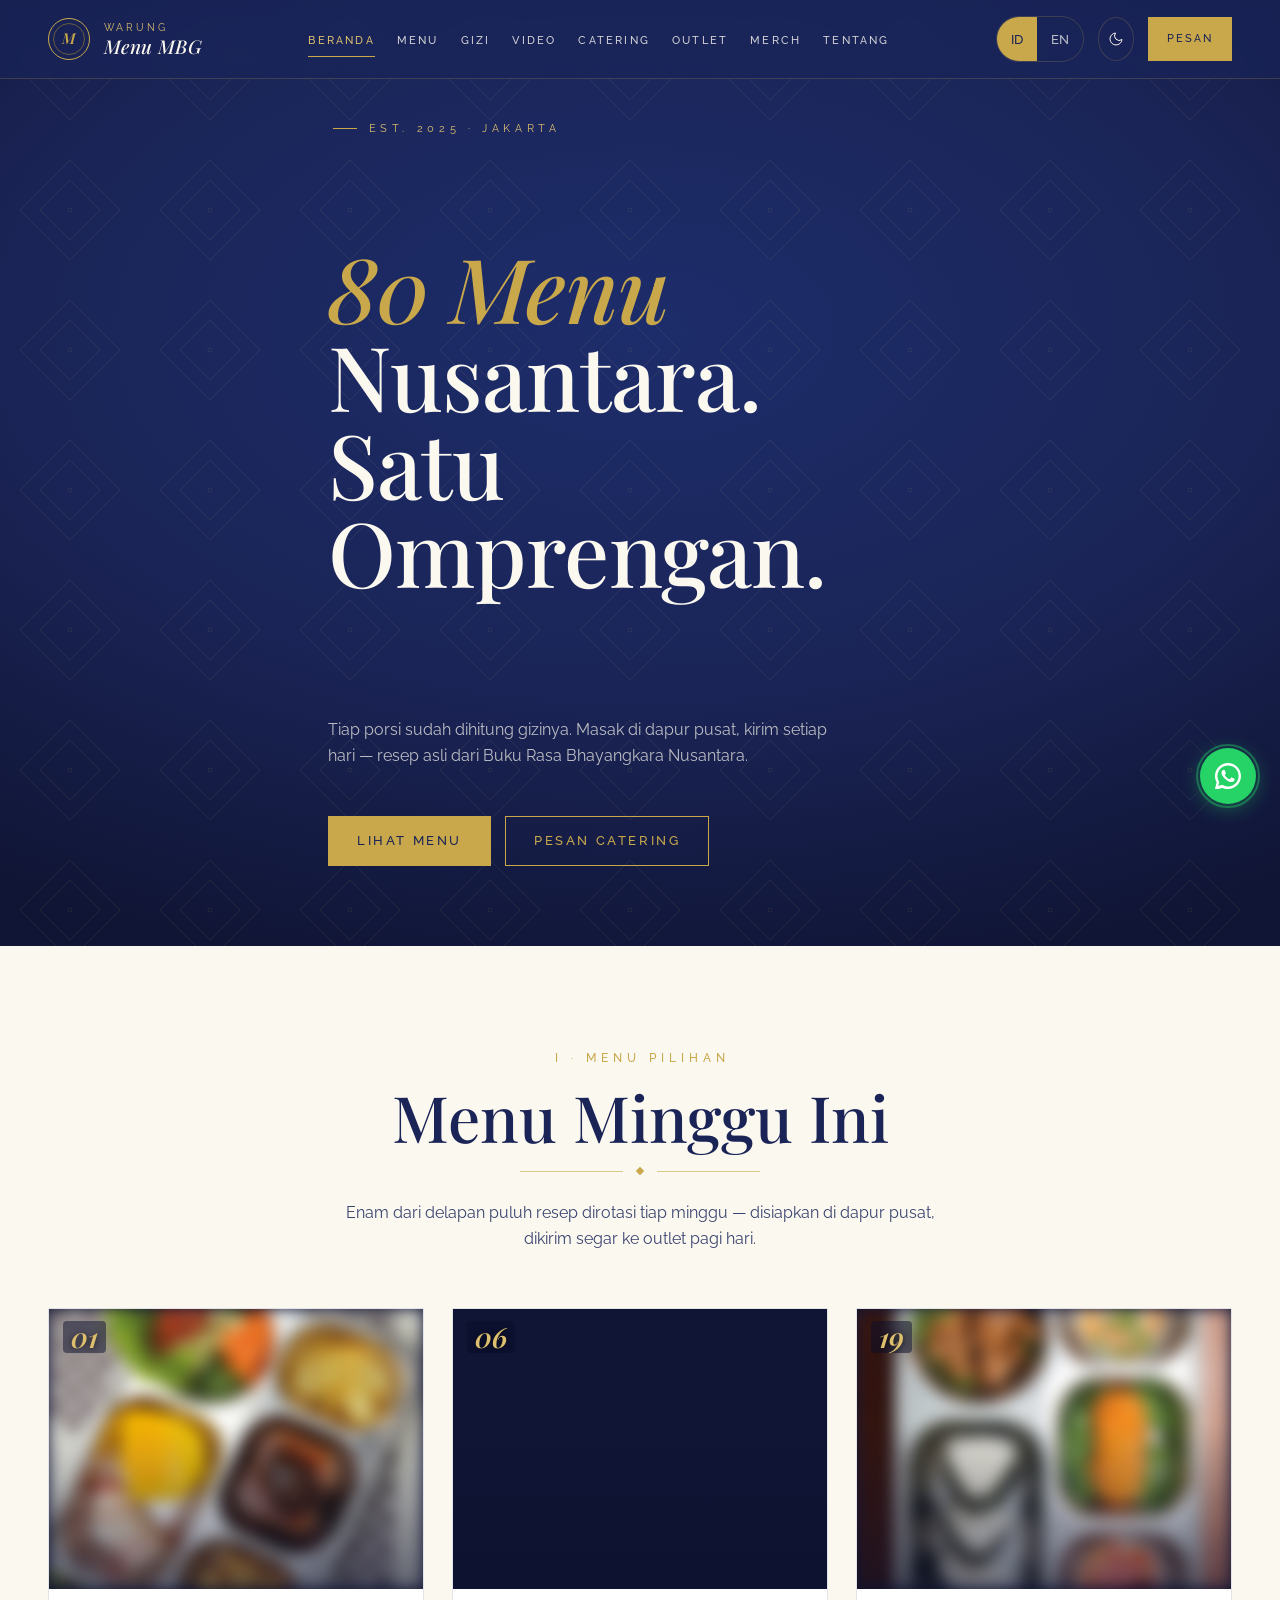
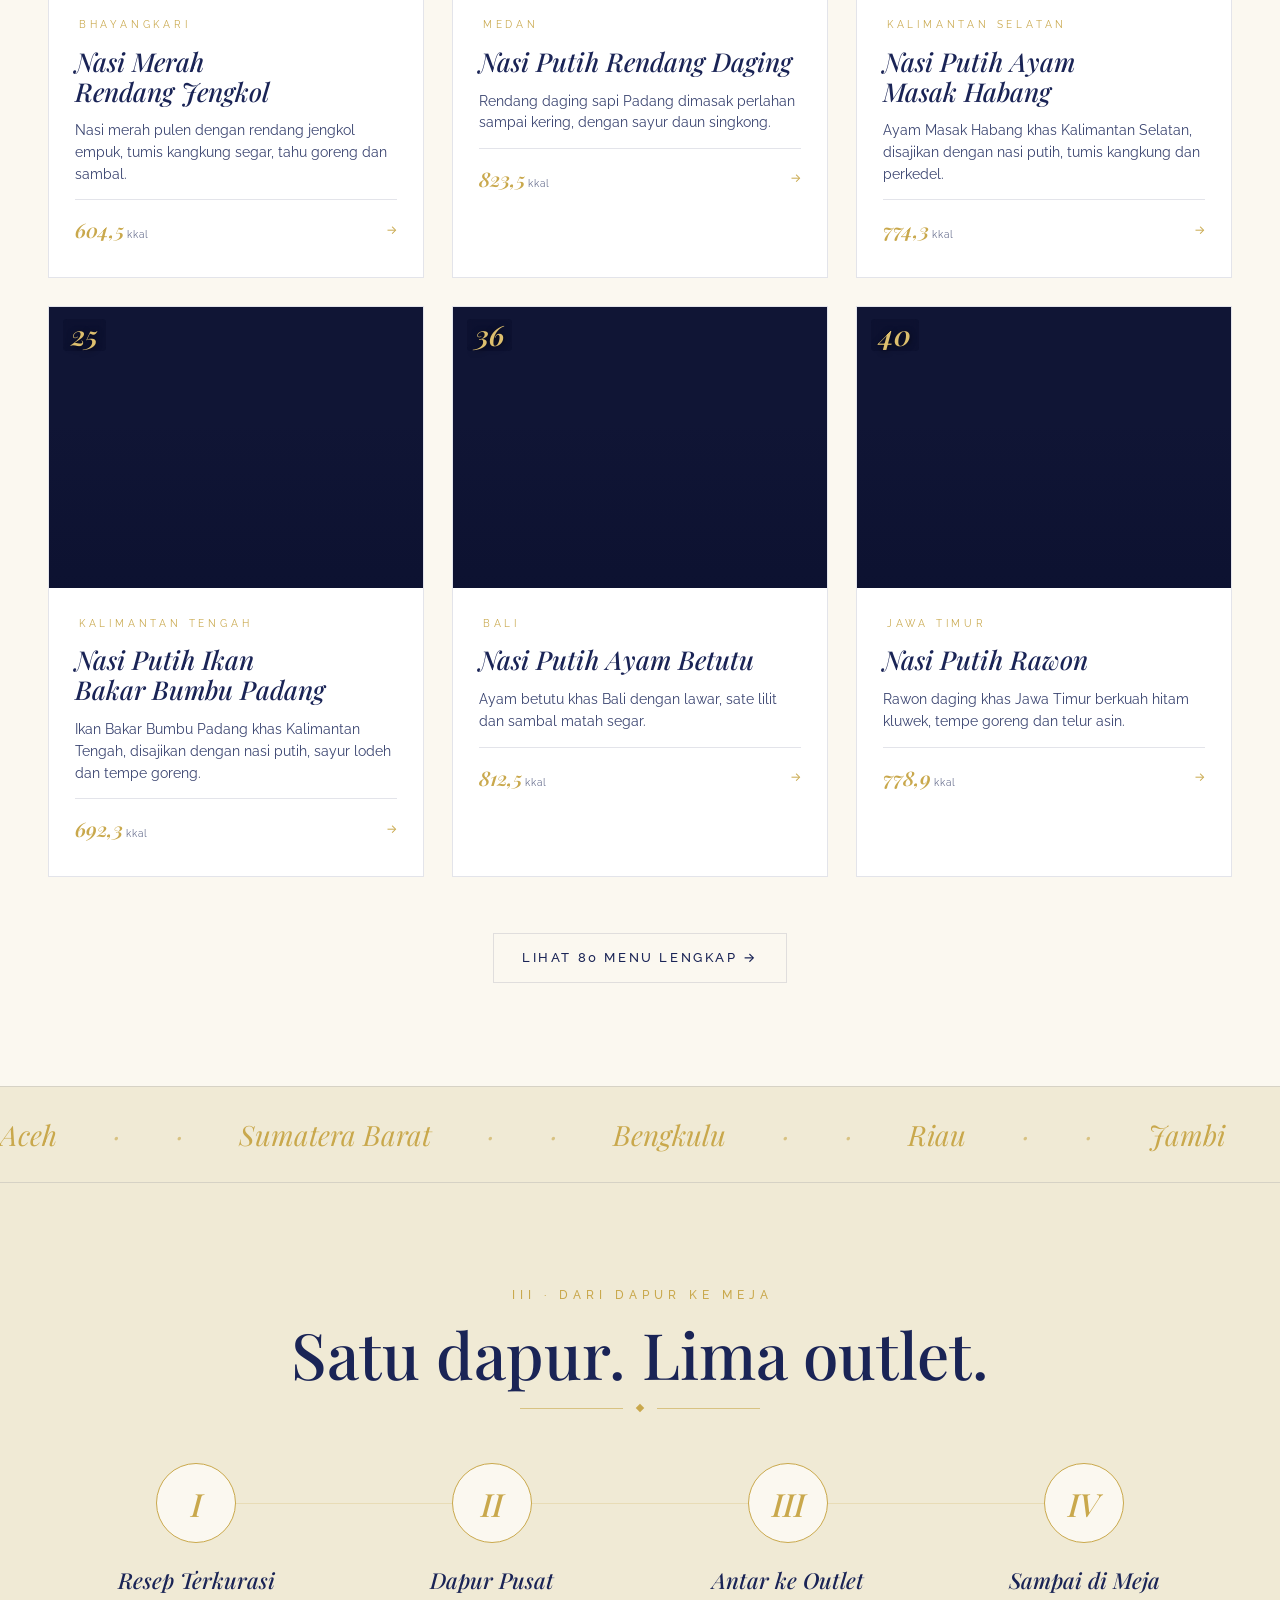
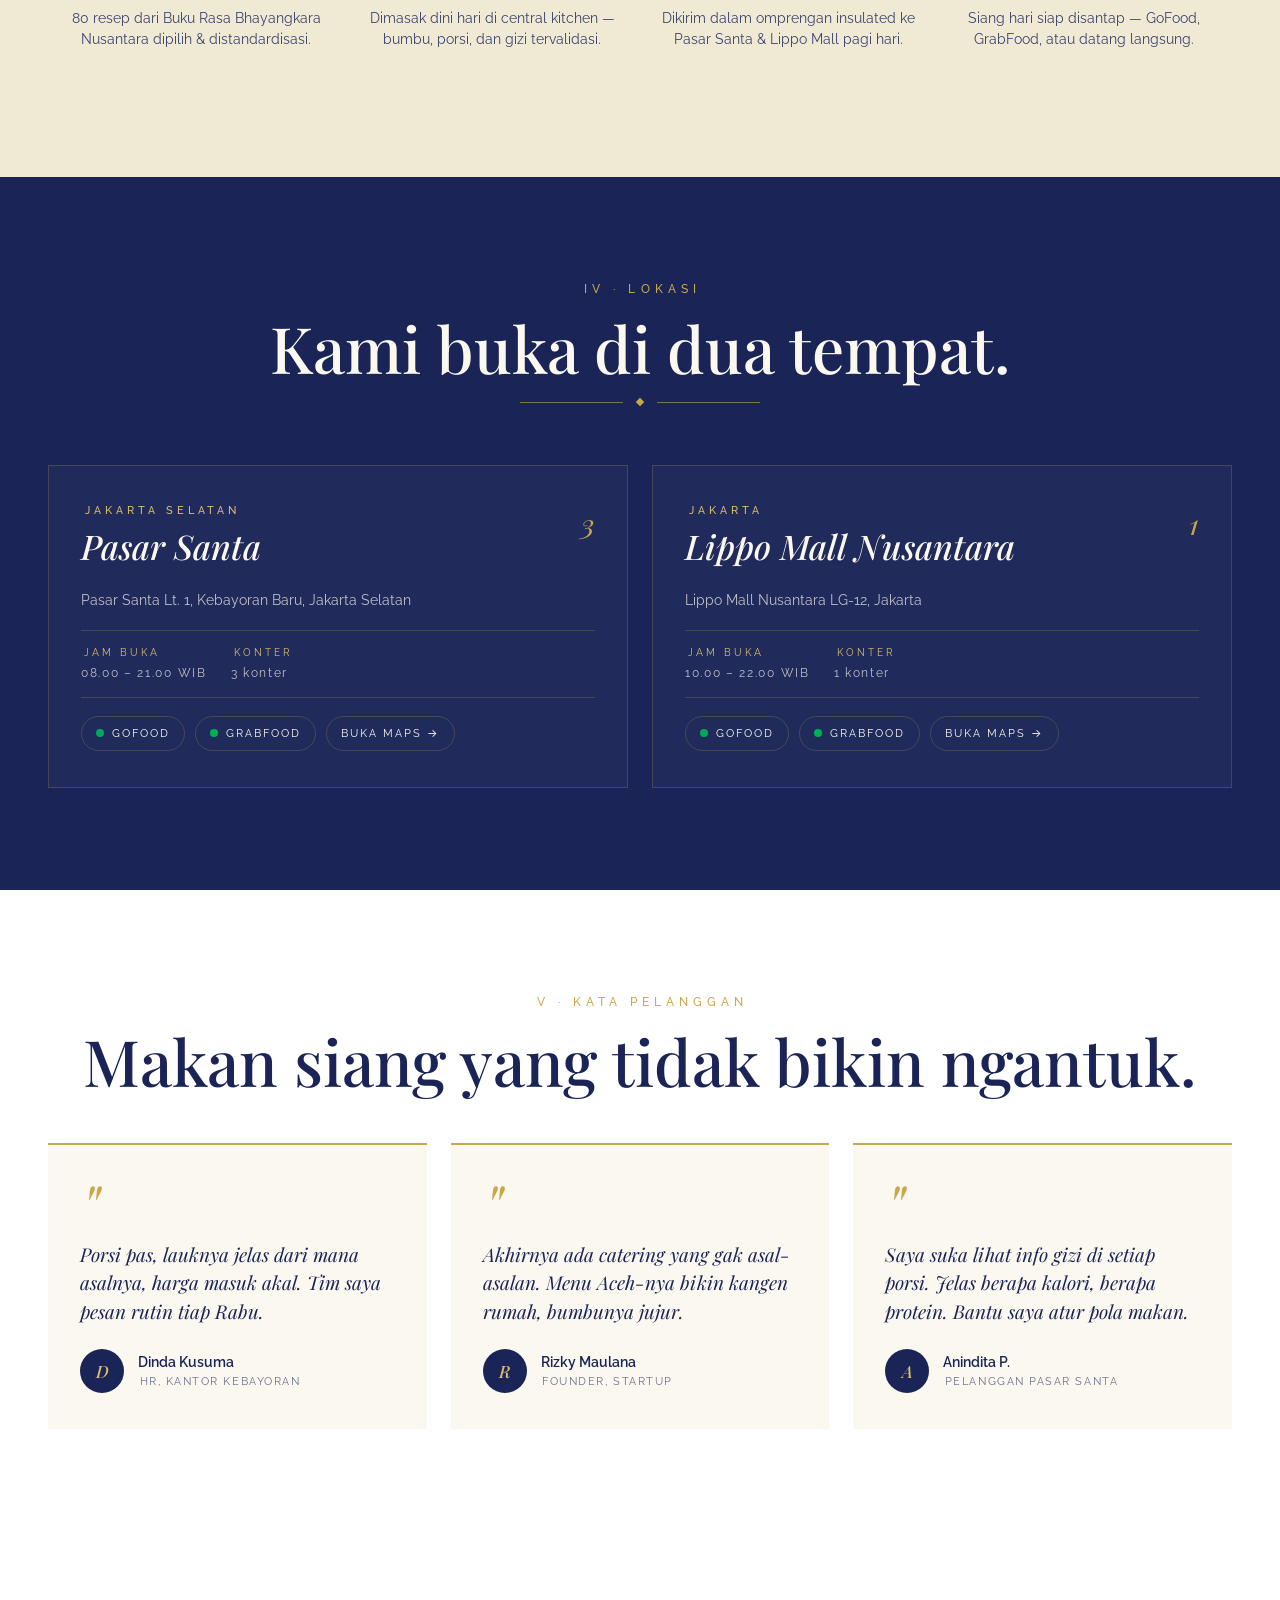
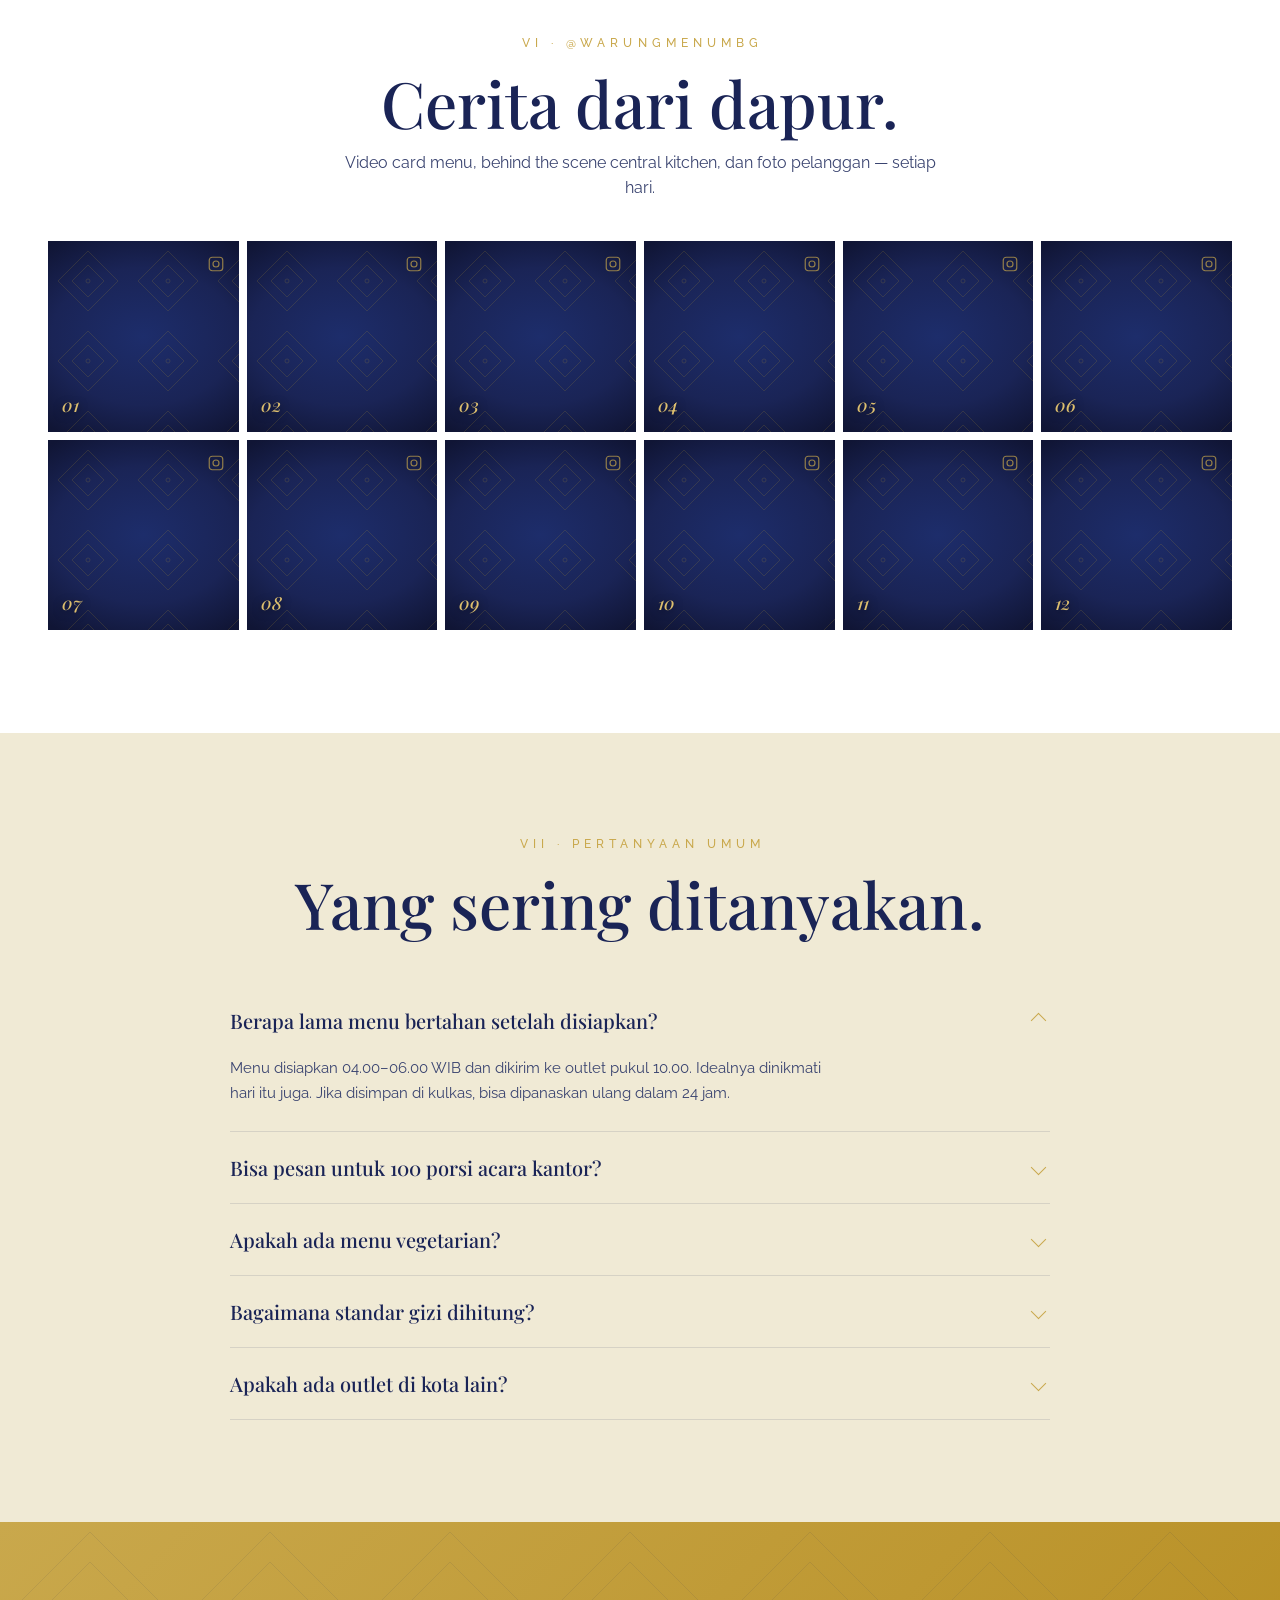
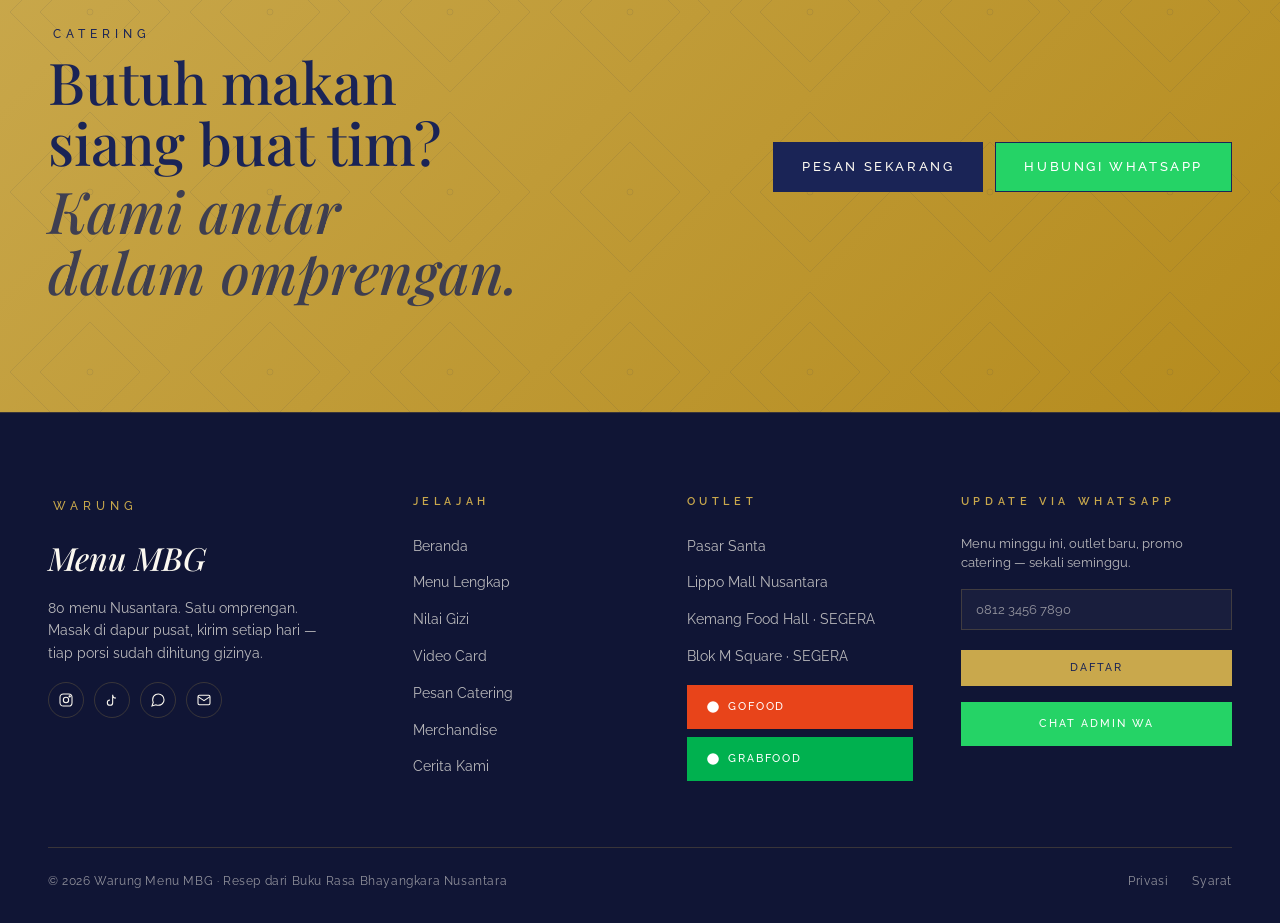
==== commit da2f2c0e: "gas" ====
--- a/index.html
+++ b/index.html
@@ -124,6 +124,11 @@
   .numstrip__grid { grid-template-columns: 1fr; }
   .numstrip__cell + .numstrip__cell::before { display: none; }
 }
+
+/* Shared section heading spacing */
+.section-heading { margin: 16px 0 14px; }
+.section-head--center { text-align: center; margin-bottom: 48px; }
+.section-head--center .lede { margin: 22px auto 0; }
 
 /* ── Featured menu ───────────────────────────────────────────────── */
 .feat__head { text-align: center; margin-bottom: 56px; }
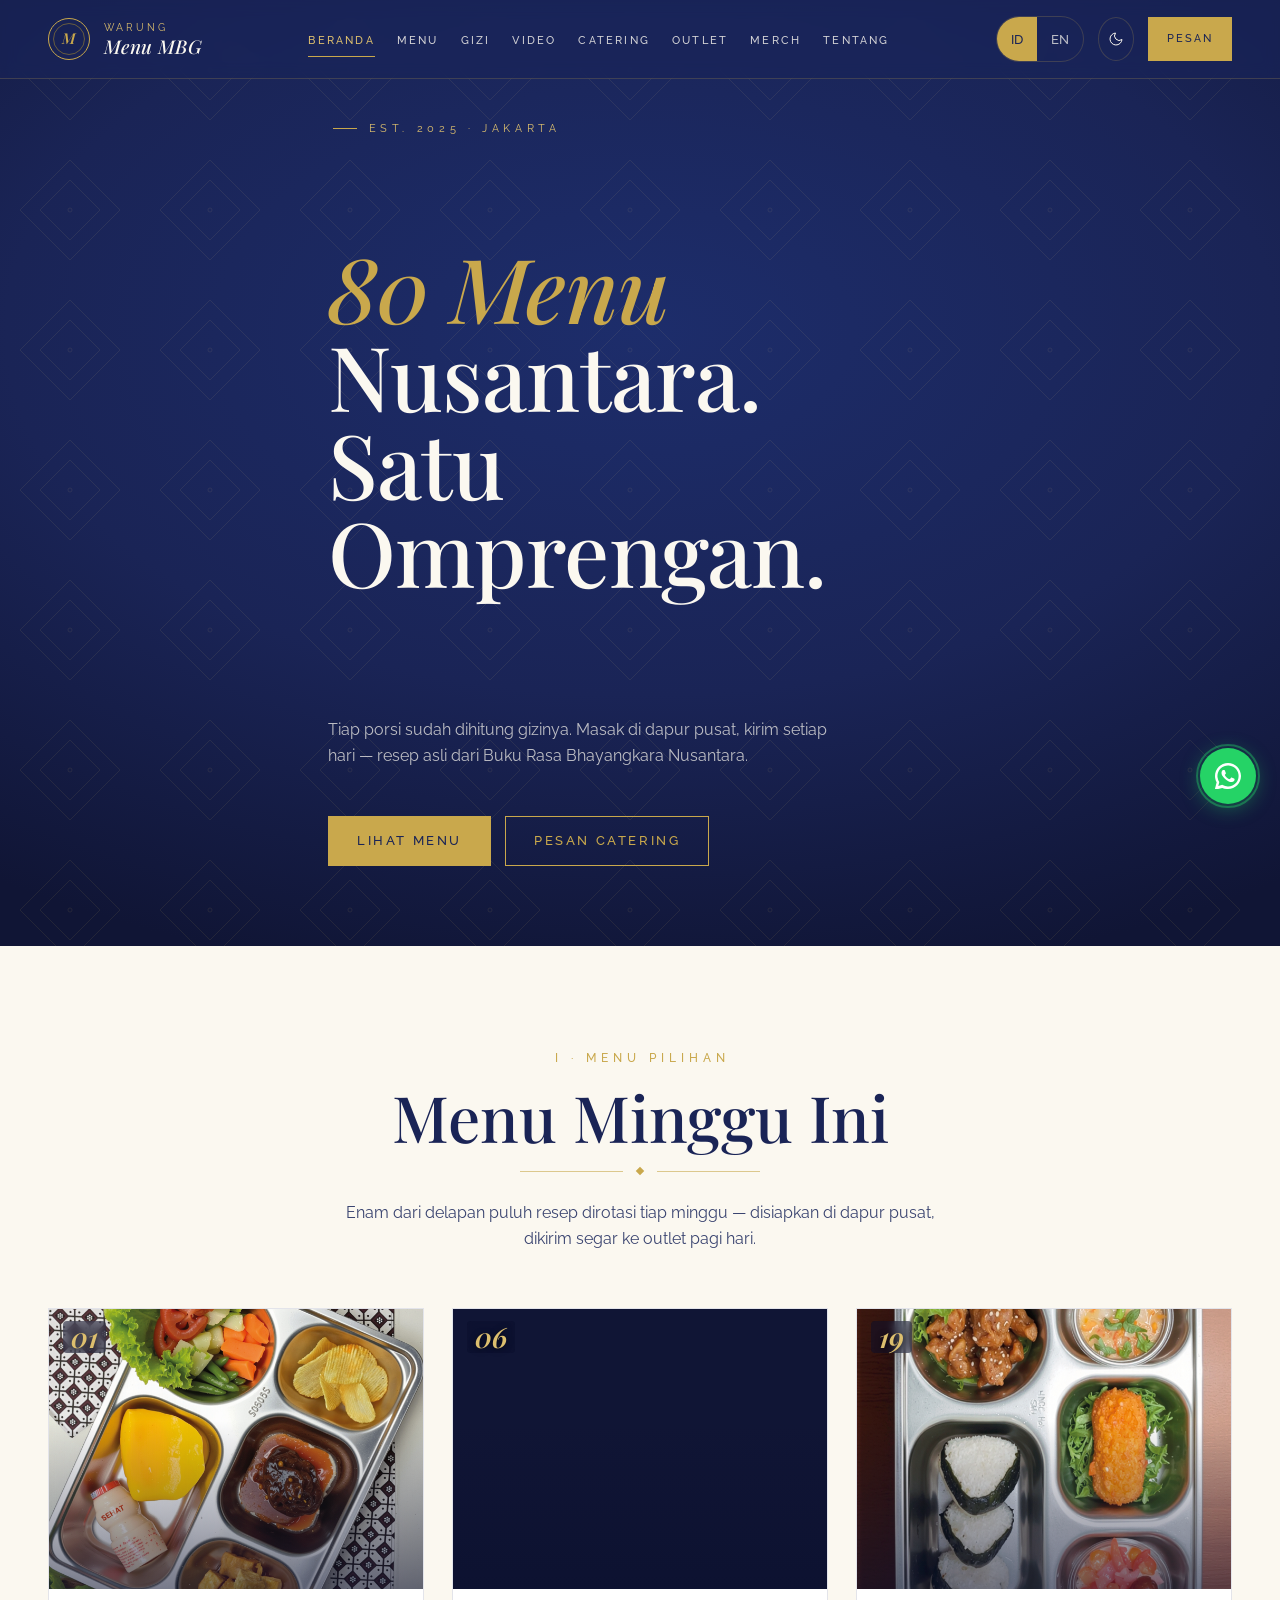
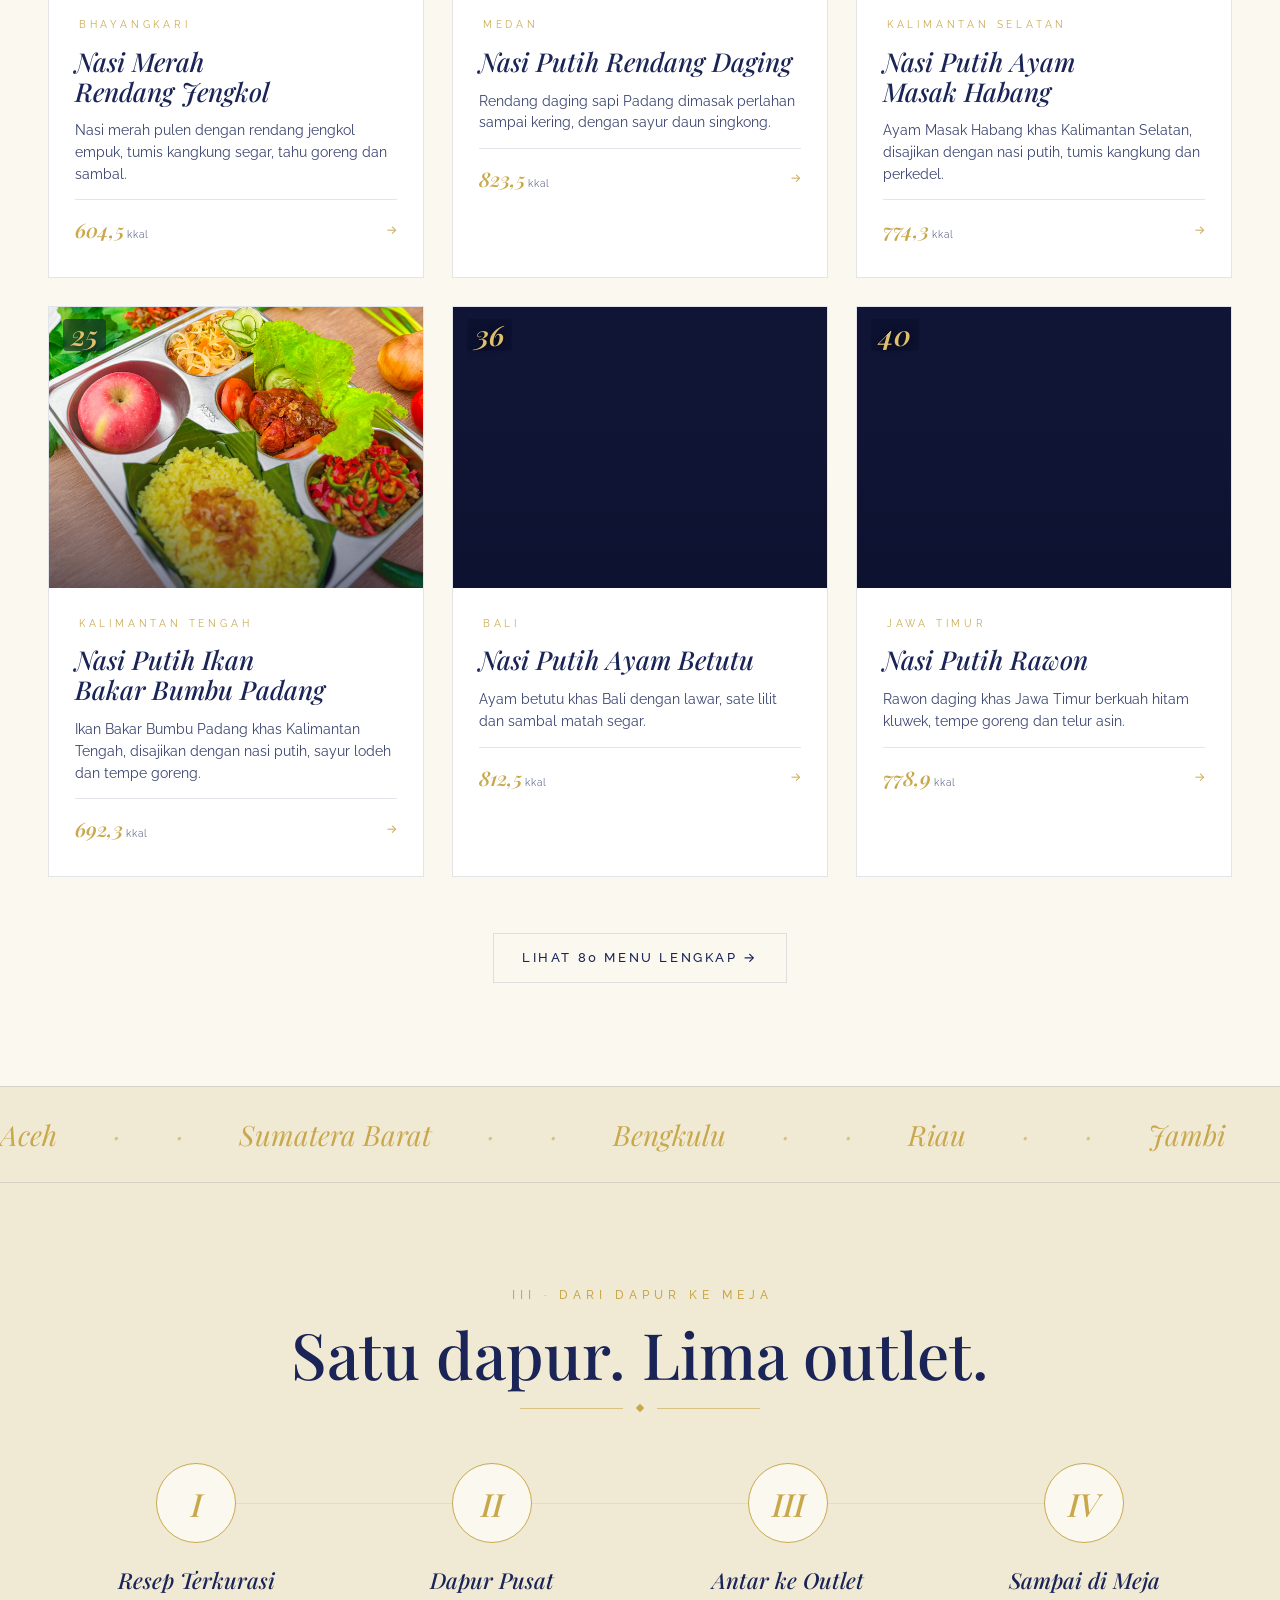
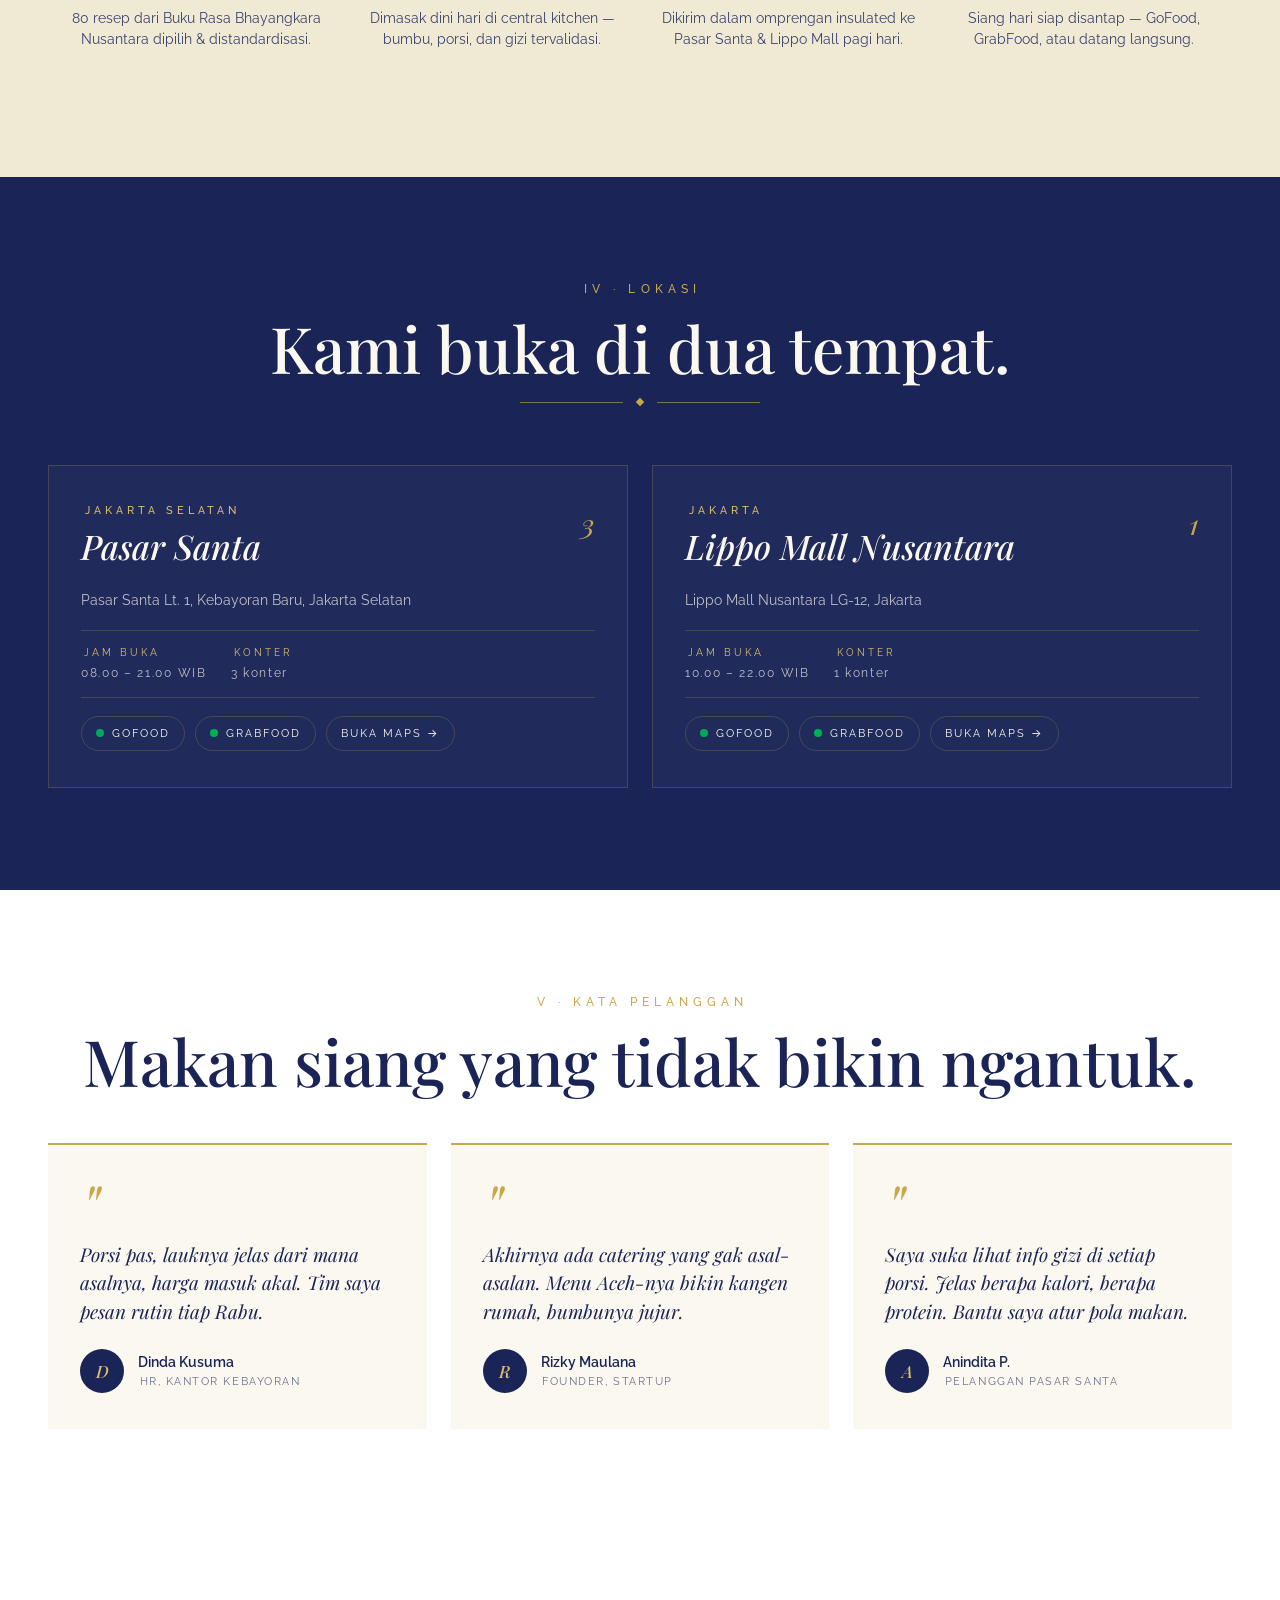
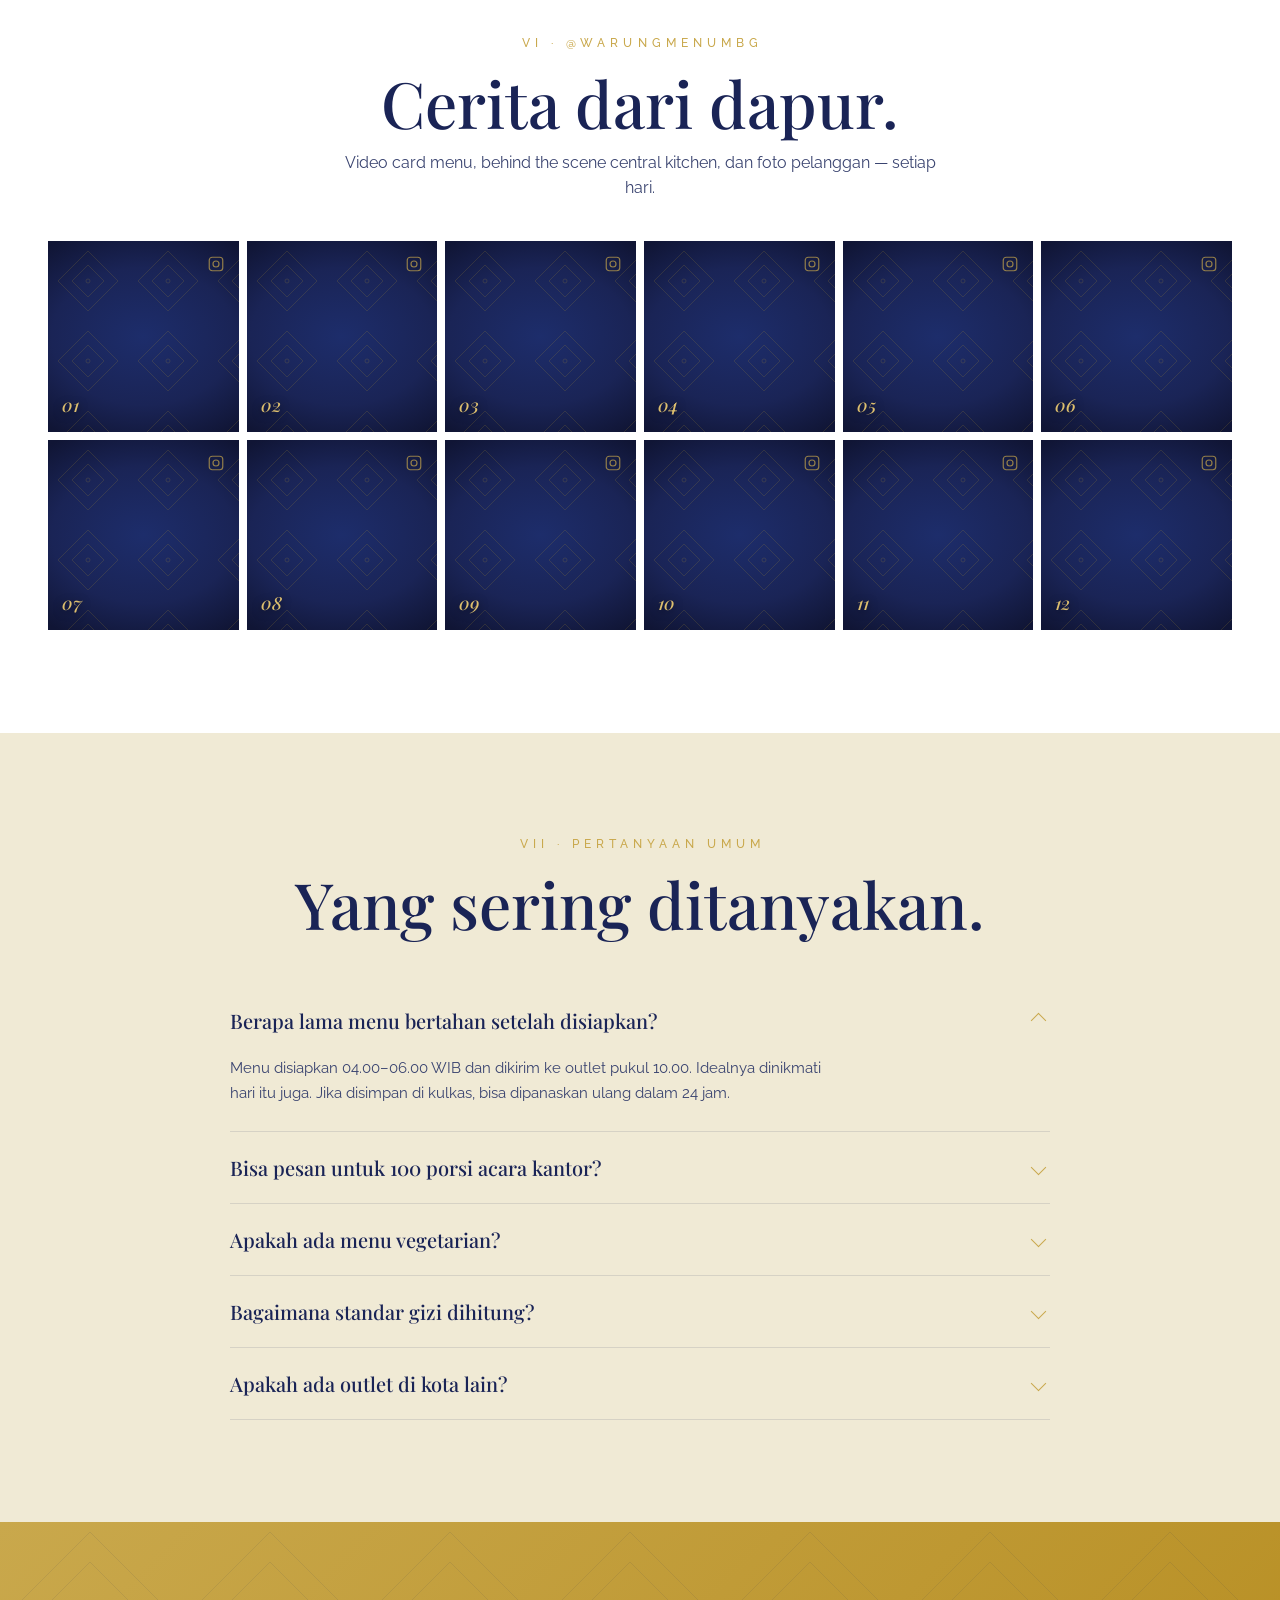
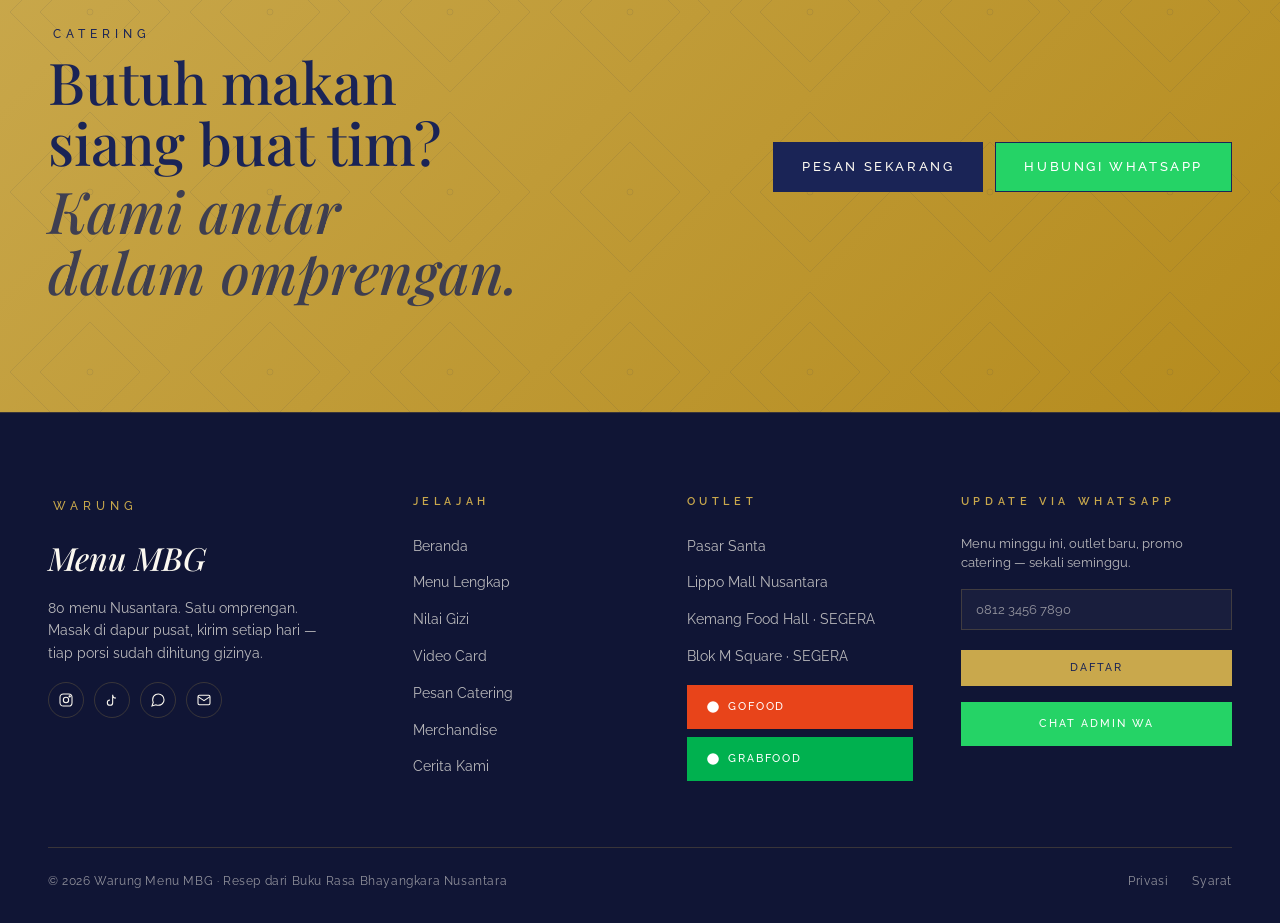
==== commit 23f606a5: "gas" ====
--- a/index.html
+++ b/index.html
@@ -656,7 +656,7 @@
     el.className = 'mcard reveal';
     el.innerHTML = `
       <div class="menu-photo">
-        <img class="menu-photo__img lazy"
+        <img class="menu-photo__img"
              src="${m.image_file || 'assets/images/menu-' + m.no.padStart(2,'0') + '.jpg'}"
              alt="${m.name_id}"
              loading="lazy" decoding="async"
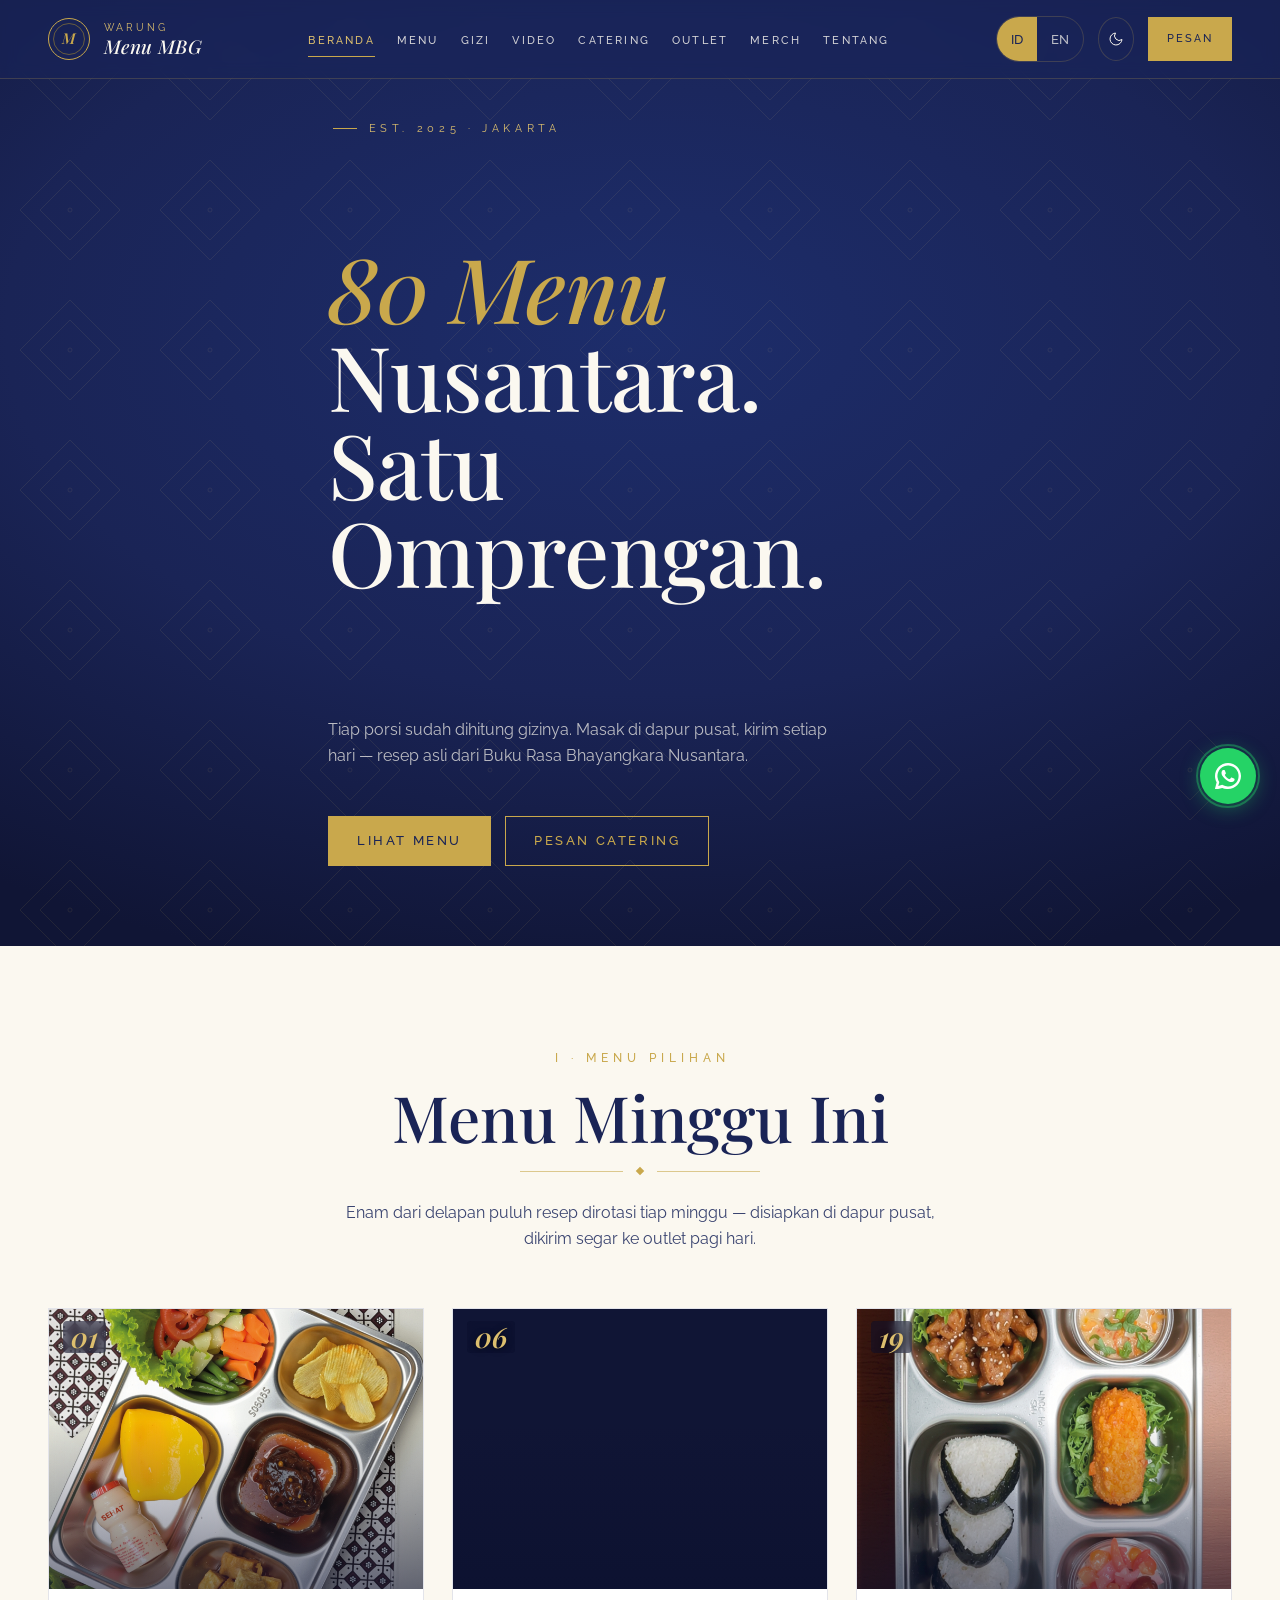
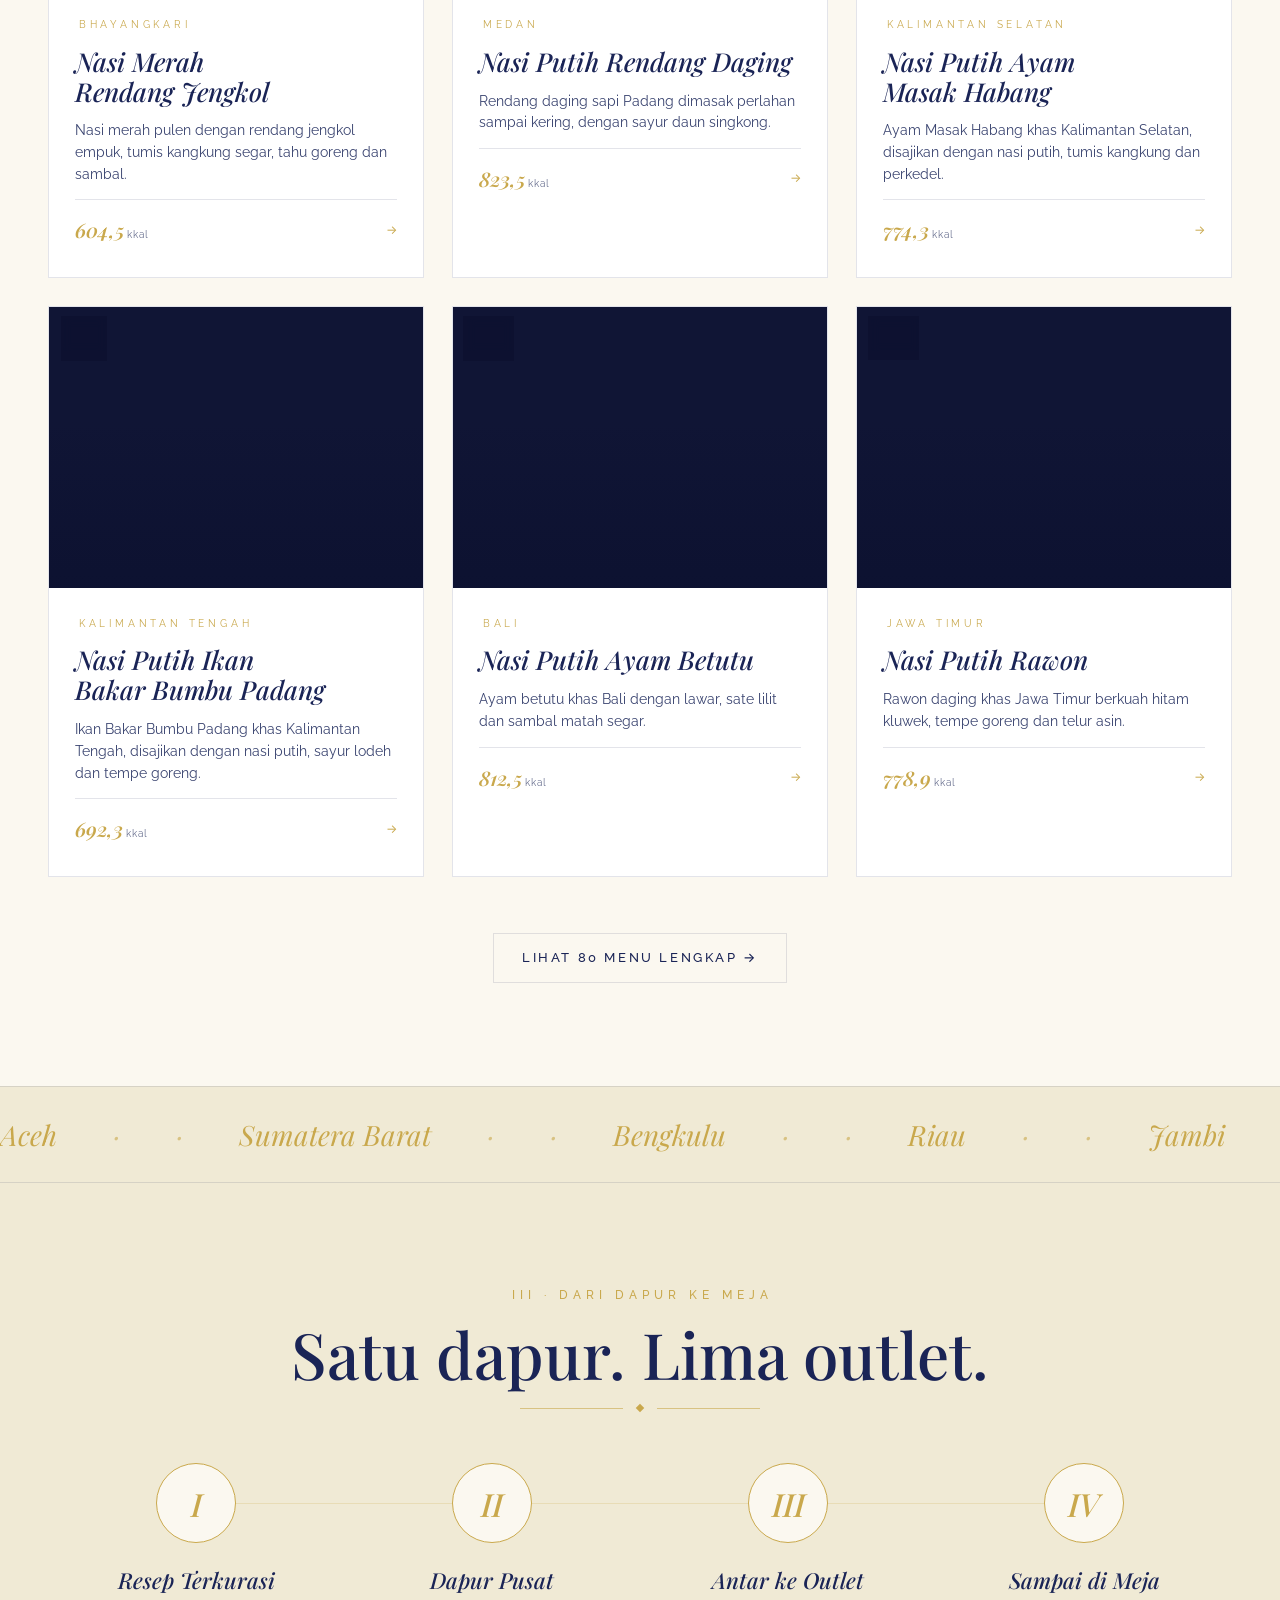
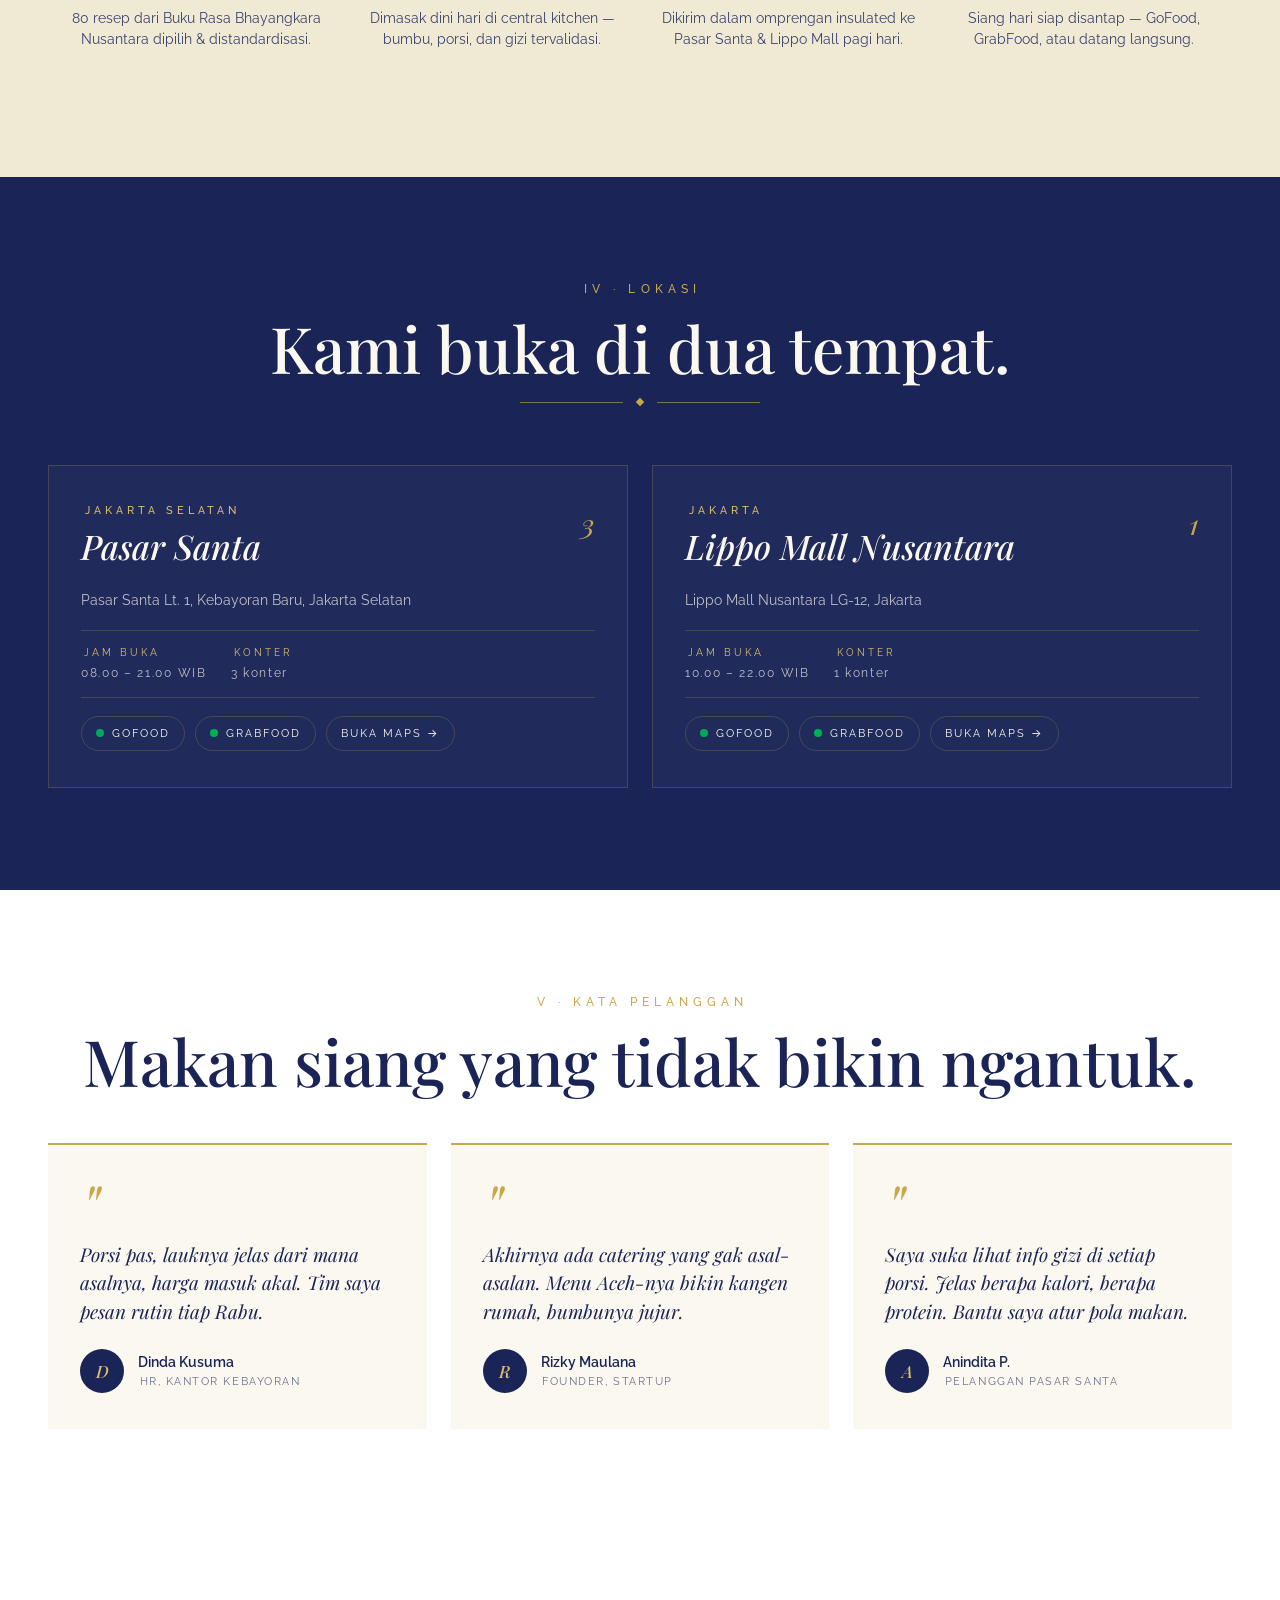
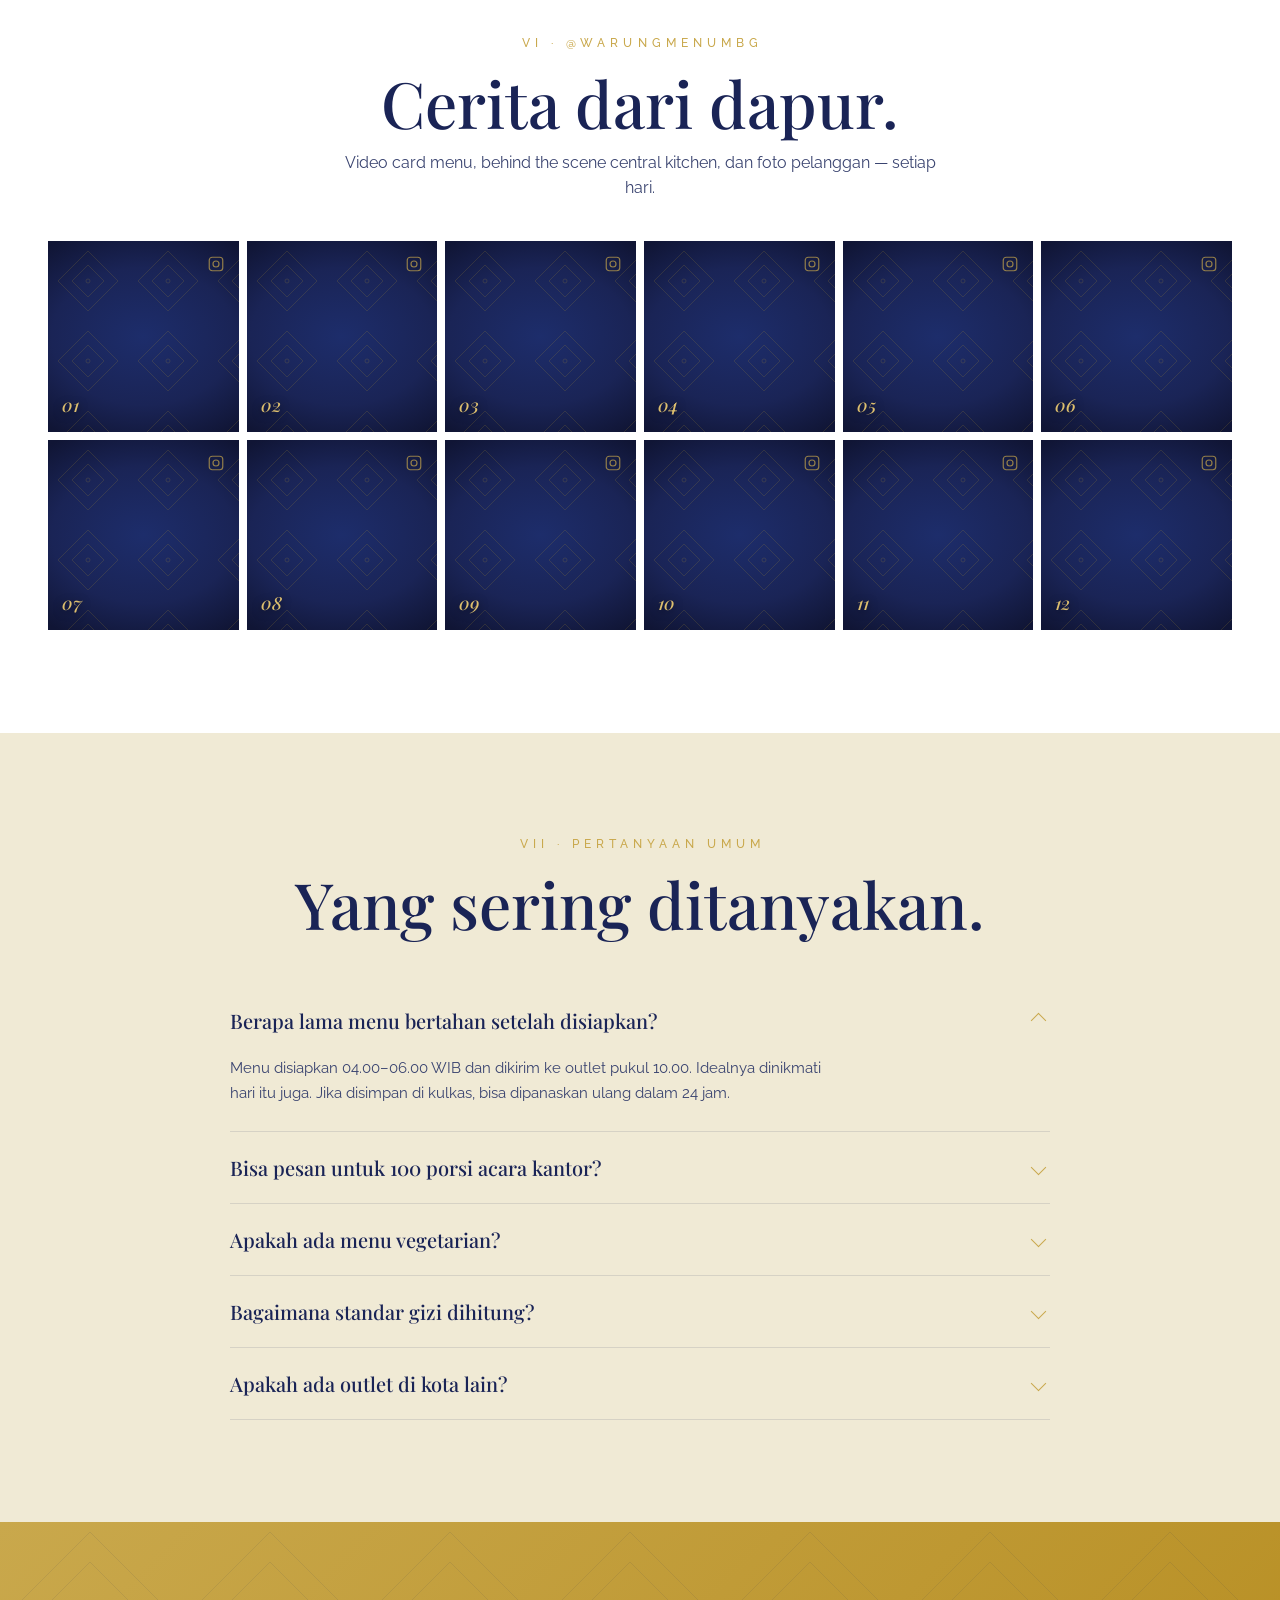
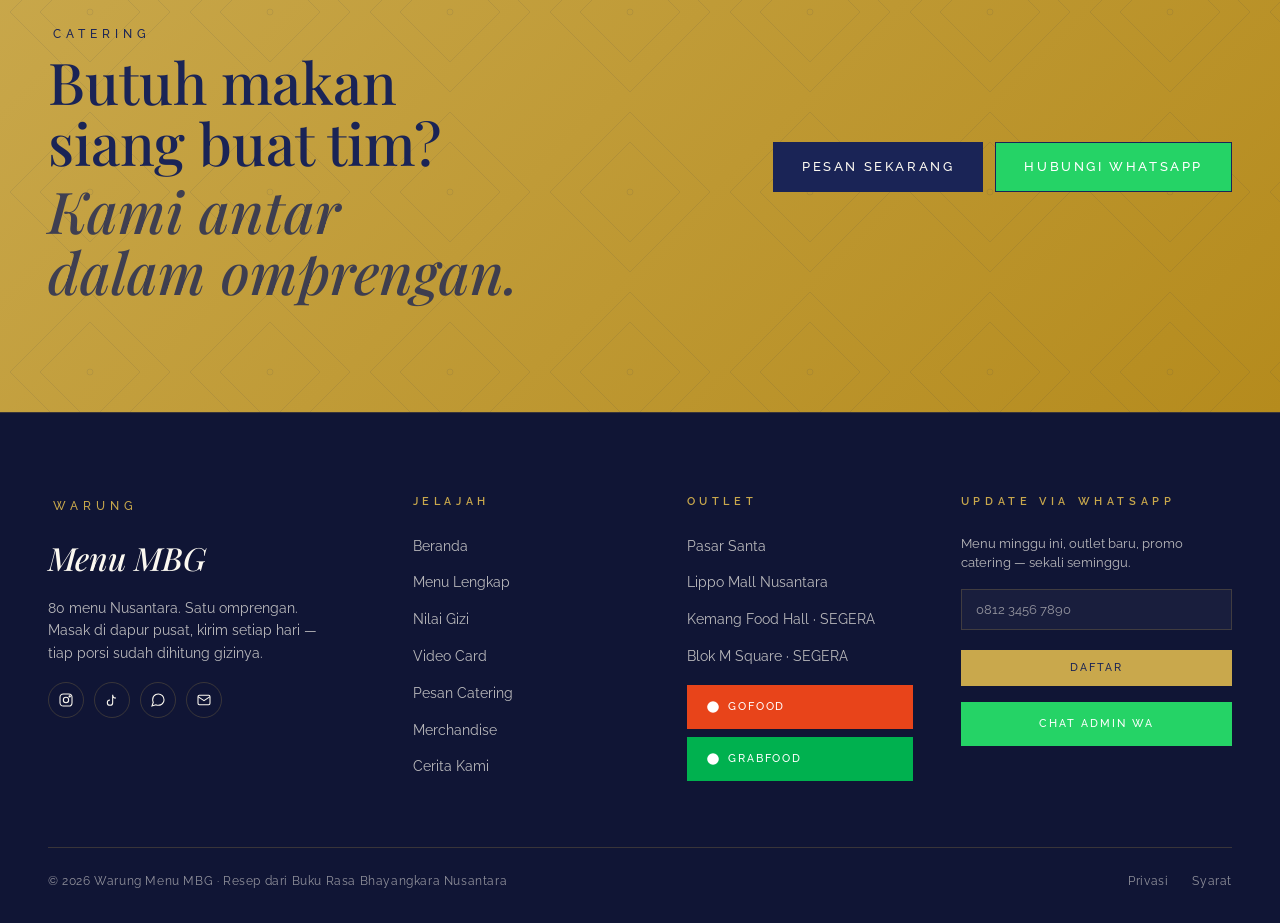
==== commit b6da7781: "gas" ====
--- a/index.html
+++ b/index.html
@@ -129,6 +129,24 @@
 .section-heading { margin: 16px 0 14px; }
 .section-head--center { text-align: center; margin-bottom: 48px; }
 .section-head--center .lede { margin: 22px auto 0; }
+.section-center { text-align: center; }
+.feat__intro { margin: 22px auto 0; }
+.feat__cta-row { text-align: center; margin-top: 56px; }
+.outlets__head { text-align: center; margin-bottom: 56px; }
+.outlets__head h2 { color: var(--cream); margin: 16px 0 14px; }
+.outlets__divider { color: var(--gold); }
+.ig__lede { margin: 0 auto; }
+.ctabig__eyebrow { color: var(--navy); }
+.ctabig__sub { opacity: 0.78; }
+.ctabig__wa { border: 1px solid var(--navy); }
+.mcard__kcal-unit { color: var(--ink-mute); letter-spacing: 0.1em; }
+.outletcard__eyebrow { color: var(--gold-light); }
+.outletcard__units {
+  font-family: var(--font-serif);
+  font-style: italic;
+  font-size: 28px;
+  color: var(--gold);
+}
 
 /* ── Featured menu ───────────────────────────────────────────────── */
 .feat__head { text-align: center; margin-bottom: 56px; }
@@ -499,14 +517,14 @@
       <div class="eyebrow" data-id="I · Menu Pilihan" data-en="I · Featured Menu">I · Menu Pilihan</div>
       <h2 class="h-xl section-heading" data-id="Menu Minggu Ini" data-en="This Week's Menu">Menu Minggu Ini</h2>
       <div class="gold-divider gold-divider--center"><span class="dot"></span></div>
-      <p class="lede" style="margin: 22px auto 0" data-id="Enam dari delapan puluh resep dirotasi tiap minggu — disiapkan di dapur pusat, dikirim segar ke outlet pagi hari." data-en="Six of eighty recipes rotate weekly — prepared in our central kitchen, delivered fresh to outlets each morning.">
+      <p class="lede feat__intro" data-id="Enam dari delapan puluh resep dirotasi tiap minggu — disiapkan di dapur pusat, dikirim segar ke outlet pagi hari." data-en="Six of eighty recipes rotate weekly — prepared in our central kitchen, delivered fresh to outlets each morning.">
         Enam dari delapan puluh resep dirotasi tiap minggu — disiapkan di dapur pusat, dikirim segar ke outlet pagi hari.
       </p>
     </div>
 
     <div class="feat__grid" id="featGrid"></div>
 
-    <div style="text-align:center; margin-top: 56px" class="reveal">
+    <div class="feat__cta-row reveal">
       <a href="menu.html" class="btn btn--ghost" data-id="Lihat 80 Menu Lengkap →" data-en="Browse All 80 Menus →">Lihat 80 Menu Lengkap →</a>
     </div>
   </div>
@@ -520,7 +538,7 @@
 <!-- ══════════════ PROCESS ══════════════ -->
 <section class="section process" data-screen-label="Process">
   <div class="container">
-    <div style="text-align:center;" class="reveal">
+    <div class="section-center reveal">
       <div class="eyebrow" data-id="III · Dari Dapur ke Meja" data-en="III · From Kitchen to Table">III · Dari Dapur ke Meja</div>
       <h2 class="h-xl section-heading" data-id="Satu dapur. Lima outlet." data-en="One kitchen. Five outlets.">Satu dapur. Lima outlet.</h2>
       <div class="gold-divider gold-divider--center"><span class="dot"></span></div>
@@ -554,10 +572,10 @@
 <!-- ══════════════ OUTLETS ══════════════ -->
 <section class="section outlets" data-screen-label="Outlets">
   <div class="container">
-    <div style="text-align:center;margin-bottom:56px" class="reveal">
+    <div class="outlets__head reveal">
       <div class="eyebrow" data-id="IV · Lokasi" data-en="IV · Locations">IV · Lokasi</div>
-      <h2 class="h-xl" style="color:var(--cream);margin: 16px 0 14px" data-id="Kami buka di dua tempat." data-en="Two places to find us.">Kami buka di dua tempat.</h2>
-      <div class="gold-divider gold-divider--center" style="color:var(--gold)"><span class="dot"></span></div>
+      <h2 class="h-xl" data-id="Kami buka di dua tempat." data-en="Two places to find us.">Kami buka di dua tempat.</h2>
+      <div class="gold-divider gold-divider--center outlets__divider"><span class="dot"></span></div>
     </div>
     <div class="outlets__grid" id="outletsGrid"></div>
   </div>
@@ -566,7 +584,7 @@
 <!-- ══════════════ TESTIMONY ══════════════ -->
 <section class="section testi" data-screen-label="Testimony">
   <div class="container">
-    <div style="text-align:center" class="reveal">
+    <div class="section-center reveal">
       <div class="eyebrow" data-id="V · Kata Pelanggan" data-en="V · Customer Words">V · Kata Pelanggan</div>
       <h2 class="h-xl section-heading" data-id="Makan siang yang tidak bikin ngantuk." data-en="Lunch that won't make you sleepy.">Makan siang yang tidak bikin ngantuk.</h2>
     </div>
@@ -602,10 +620,10 @@
 <!-- ══════════════ INSTAGRAM ══════════════ -->
 <section class="section ig" data-screen-label="Instagram">
   <div class="container">
-    <div style="text-align:center" class="reveal">
+    <div class="section-center reveal">
       <div class="eyebrow">VI · @warungmenumbg</div>
       <h2 class="h-xl section-heading" data-id="Cerita dari dapur." data-en="Stories from the kitchen.">Cerita dari dapur.</h2>
-      <p class="lede" style="margin: 0 auto" data-id="Video card menu, behind the scene central kitchen, dan foto pelanggan — setiap hari." data-en="Menu video cards, central-kitchen behind-the-scenes, customer shots — daily.">Video card menu, behind the scene central kitchen, dan foto pelanggan — setiap hari.</p>
+      <p class="lede ig__lede" data-id="Video card menu, behind the scene central kitchen, dan foto pelanggan — setiap hari." data-en="Menu video cards, central-kitchen behind-the-scenes, customer shots — daily.">Video card menu, behind the scene central kitchen, dan foto pelanggan — setiap hari.</p>
     </div>
     <div class="ig__grid" id="igGrid"></div>
   </div>
@@ -614,7 +632,7 @@
 <!-- ══════════════ FAQ ══════════════ -->
 <section class="section faq" data-screen-label="FAQ">
   <div class="container">
-    <div style="text-align:center" class="reveal">
+    <div class="section-center reveal">
       <div class="eyebrow" data-id="VII · Pertanyaan Umum" data-en="VII · FAQ">VII · Pertanyaan Umum</div>
       <h2 class="h-xl section-heading" data-id="Yang sering ditanyakan." data-en="Frequently Asked.">Yang sering ditanyakan.</h2>
     </div>
@@ -626,13 +644,13 @@
 <section class="ctabig" data-screen-label="CTA">
   <div class="container ctabig__inner">
     <div>
-      <div class="eyebrow" style="color:var(--navy)" data-id="Catering" data-en="Catering">Catering</div>
+      <div class="eyebrow ctabig__eyebrow" data-id="Catering" data-en="Catering">Catering</div>
       <h2 data-id="Butuh makan siang buat tim?" data-en="Team lunch incoming?">Butuh makan siang buat tim?</h2>
-      <h2 style="opacity:0.78"><em data-id="Kami antar dalam omprengan." data-en="We deliver in steel trays.">Kami antar dalam omprengan.</em></h2>
+      <h2 class="ctabig__sub"><em data-id="Kami antar dalam omprengan." data-en="We deliver in steel trays.">Kami antar dalam omprengan.</em></h2>
     </div>
     <div class="ctabig__cta">
       <a href="catering.html" class="btn btn--navy" data-id="Pesan Sekarang" data-en="Order Now">Pesan Sekarang</a>
-      <a id="cta-wa-btn" href="https://wa.me/6281234567890?text=Halo%20Warung%20Menu%20MBG!%20Saya%20ingin%20tanya%20tentang%20layanan%20catering%20harian." class="btn btn--wa" style="border:1px solid var(--navy)" target="_blank" rel="noopener" data-id="Hubungi WhatsApp" data-en="Chat on WhatsApp">Hubungi WhatsApp</a>
+      <a id="cta-wa-btn" href="https://wa.me/6281234567890?text=Halo%20Warung%20Menu%20MBG!%20Saya%20ingin%20tanya%20tentang%20layanan%20catering%20harian." class="btn btn--wa ctabig__wa" target="_blank" rel="noopener noreferrer" data-id="Hubungi WhatsApp" data-en="Chat on WhatsApp">Hubungi WhatsApp</a>
     </div>
   </div>
 </section>
@@ -669,7 +687,7 @@
         <div class="mcard__name" data-id="${m.name_id}" data-en="${m.name_en}">${m.name_id}</div>
         <div class="mcard__desc" data-id="${m.desc_id}" data-en="${m.desc_en}">${m.desc_id}</div>
         <div class="mcard__foot">
-          <div><span class="mcard__kcal">${m.energi}</span> <small style="color:var(--ink-mute);letter-spacing:0.1em">kkal</small></div>
+          <div><span class="mcard__kcal">${m.energi}</span> <small class="mcard__kcal-unit">kkal</small></div>
           <div class="mcard__arrow">→</div>
         </div>
       </div>`;
@@ -705,10 +723,10 @@
     c.innerHTML = `
       <div class="outletcard__hdr">
         <div>
-          <div class="eyebrow eyebrow--small" style="color:var(--gold-light)">${o.area}</div>
+          <div class="eyebrow eyebrow--small outletcard__eyebrow">${o.area}</div>
           <h3>${o.name}</h3>
         </div>
-        <div style="font-family:var(--font-serif);font-style:italic;font-size:28px;color:var(--gold)">${o.units.split(' ')[0]}</div>
+        <div class="outletcard__units">${o.units.split(' ')[0]}</div>
       </div>
       <div class="outletcard__addr">${o.address}</div>
       <div class="outletcard__meta">
